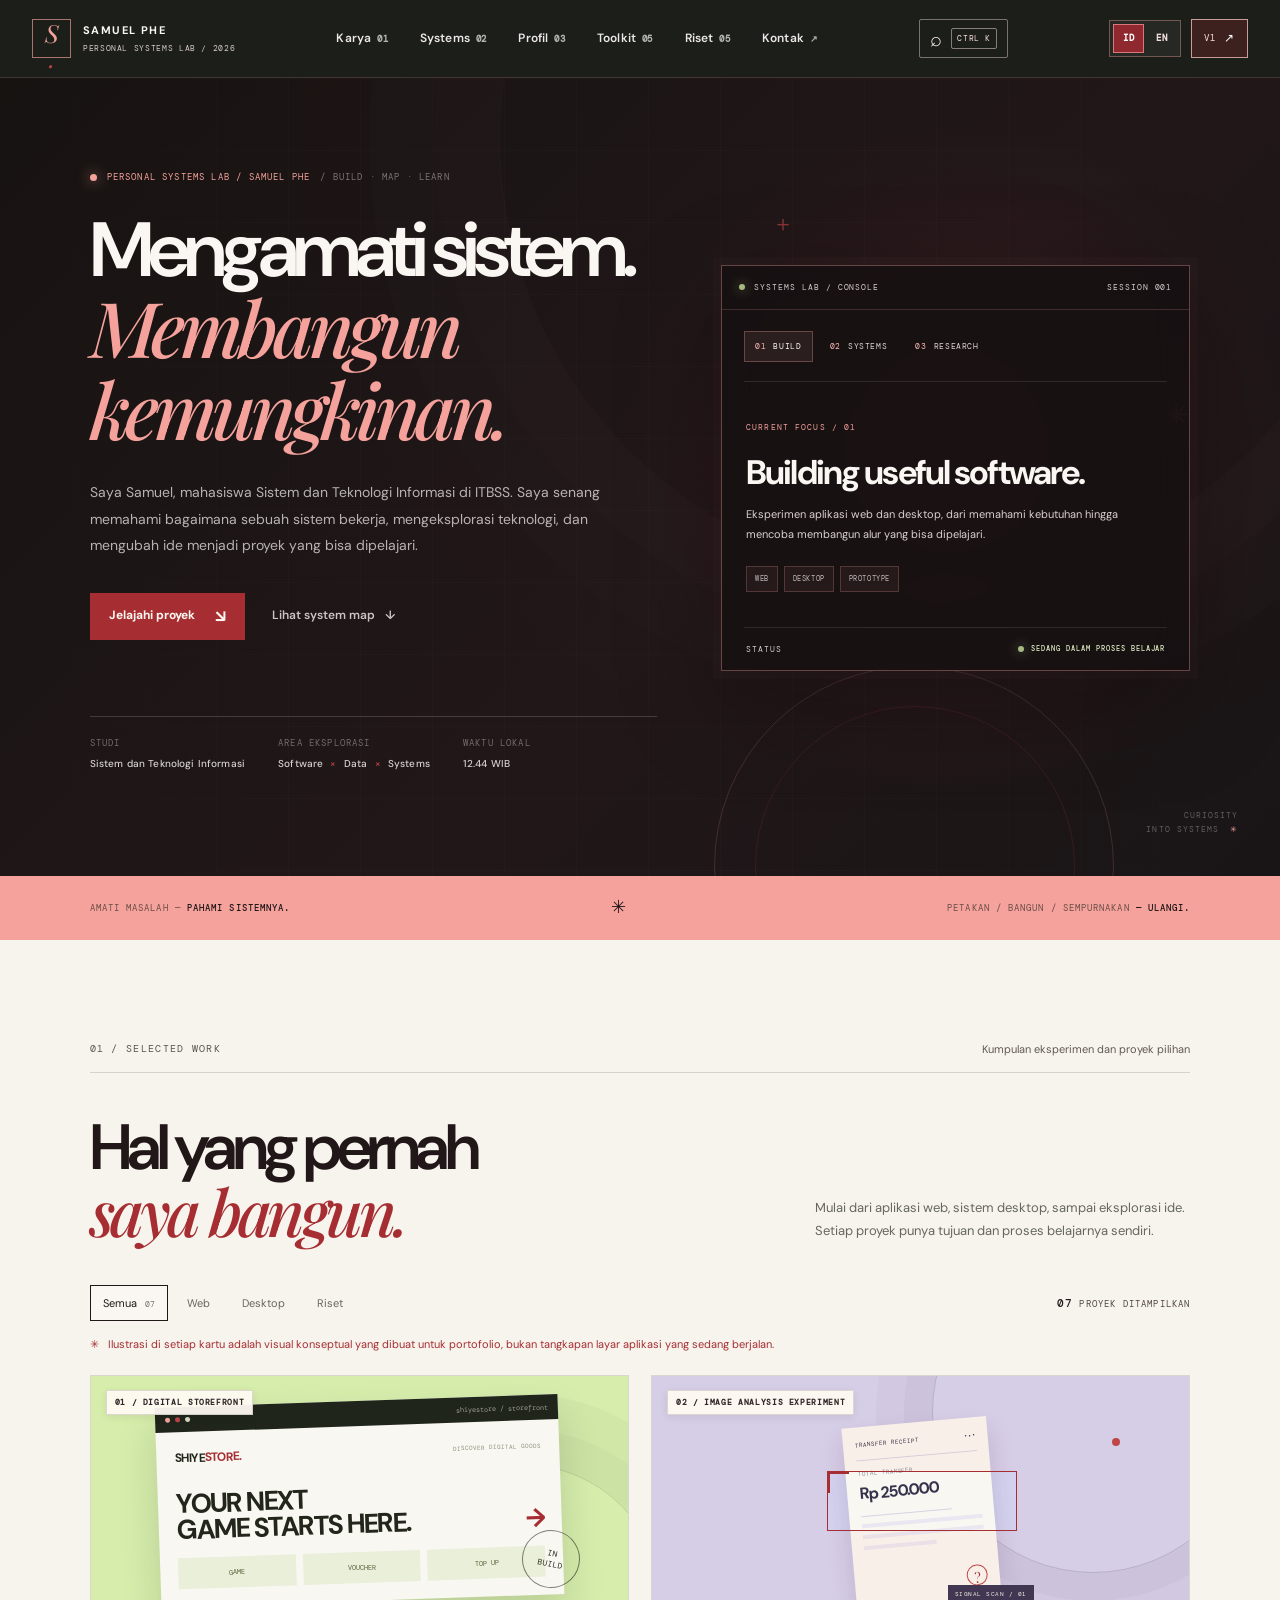
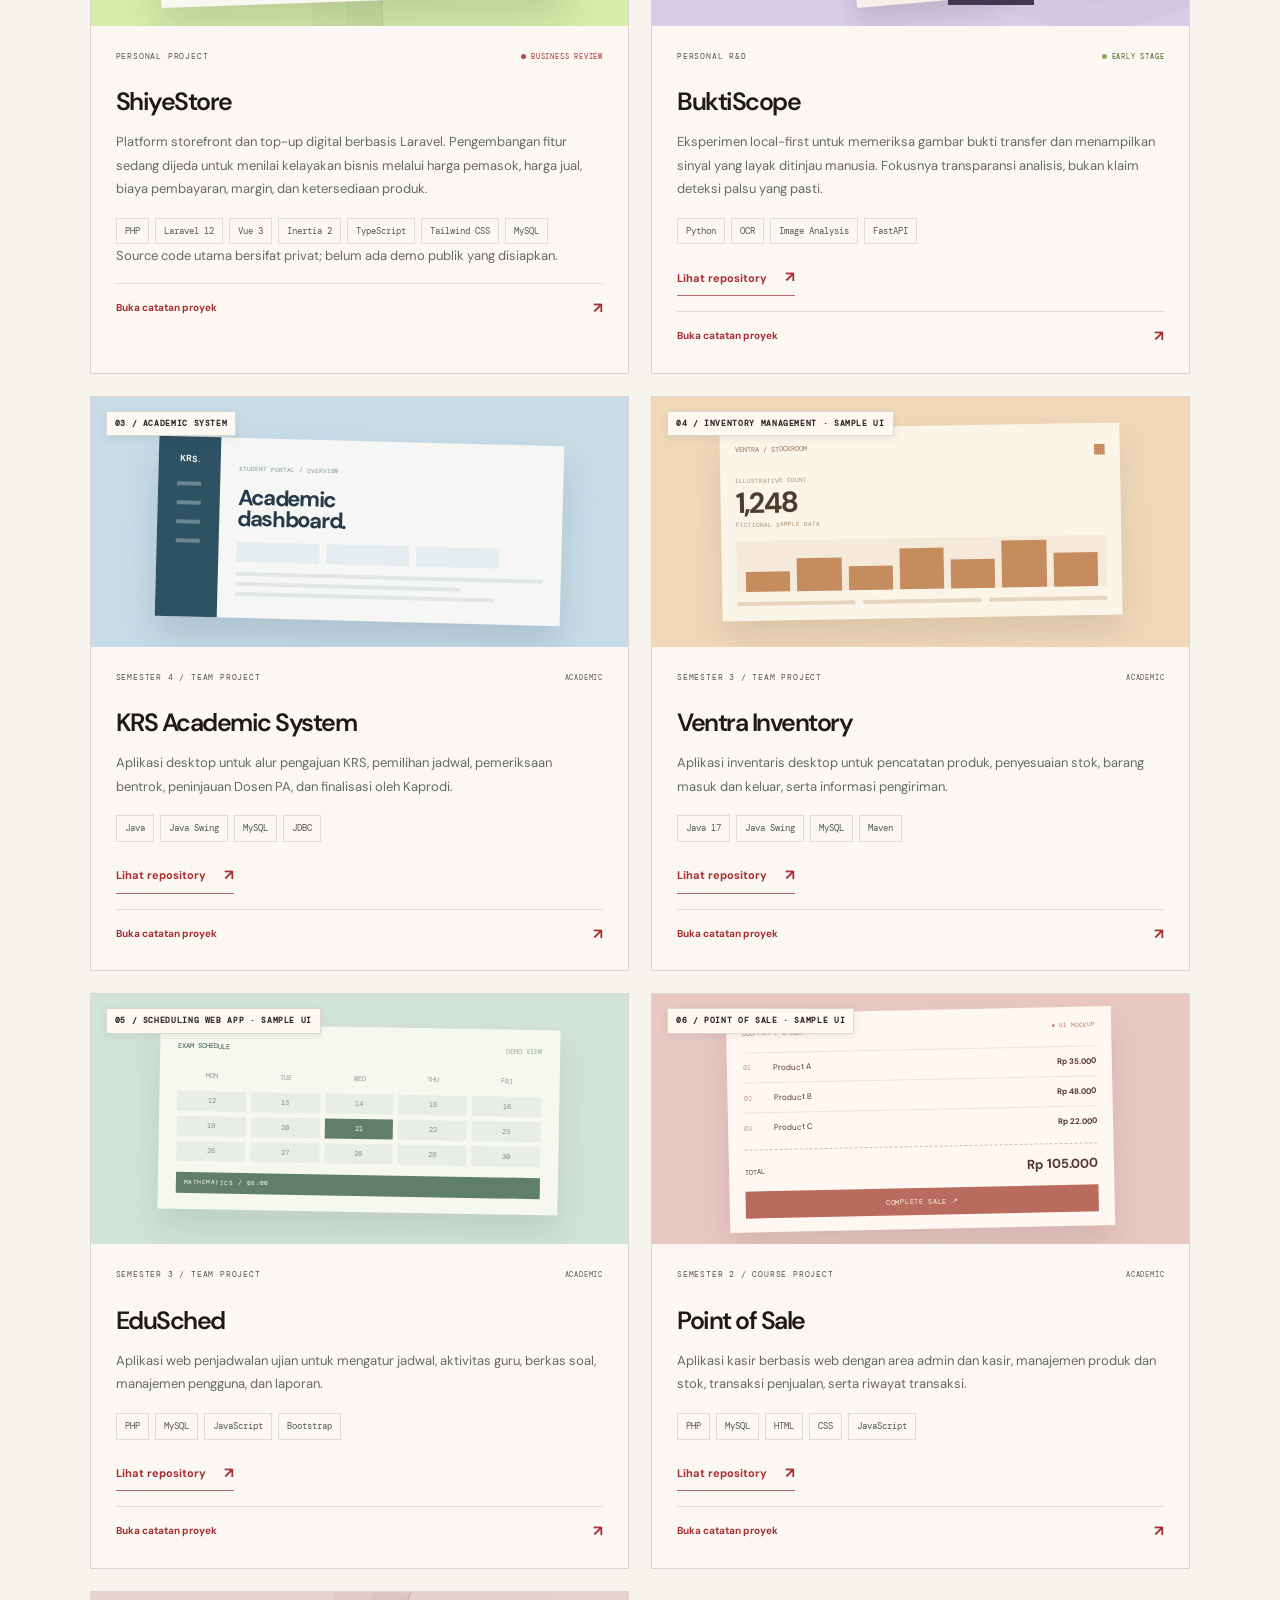
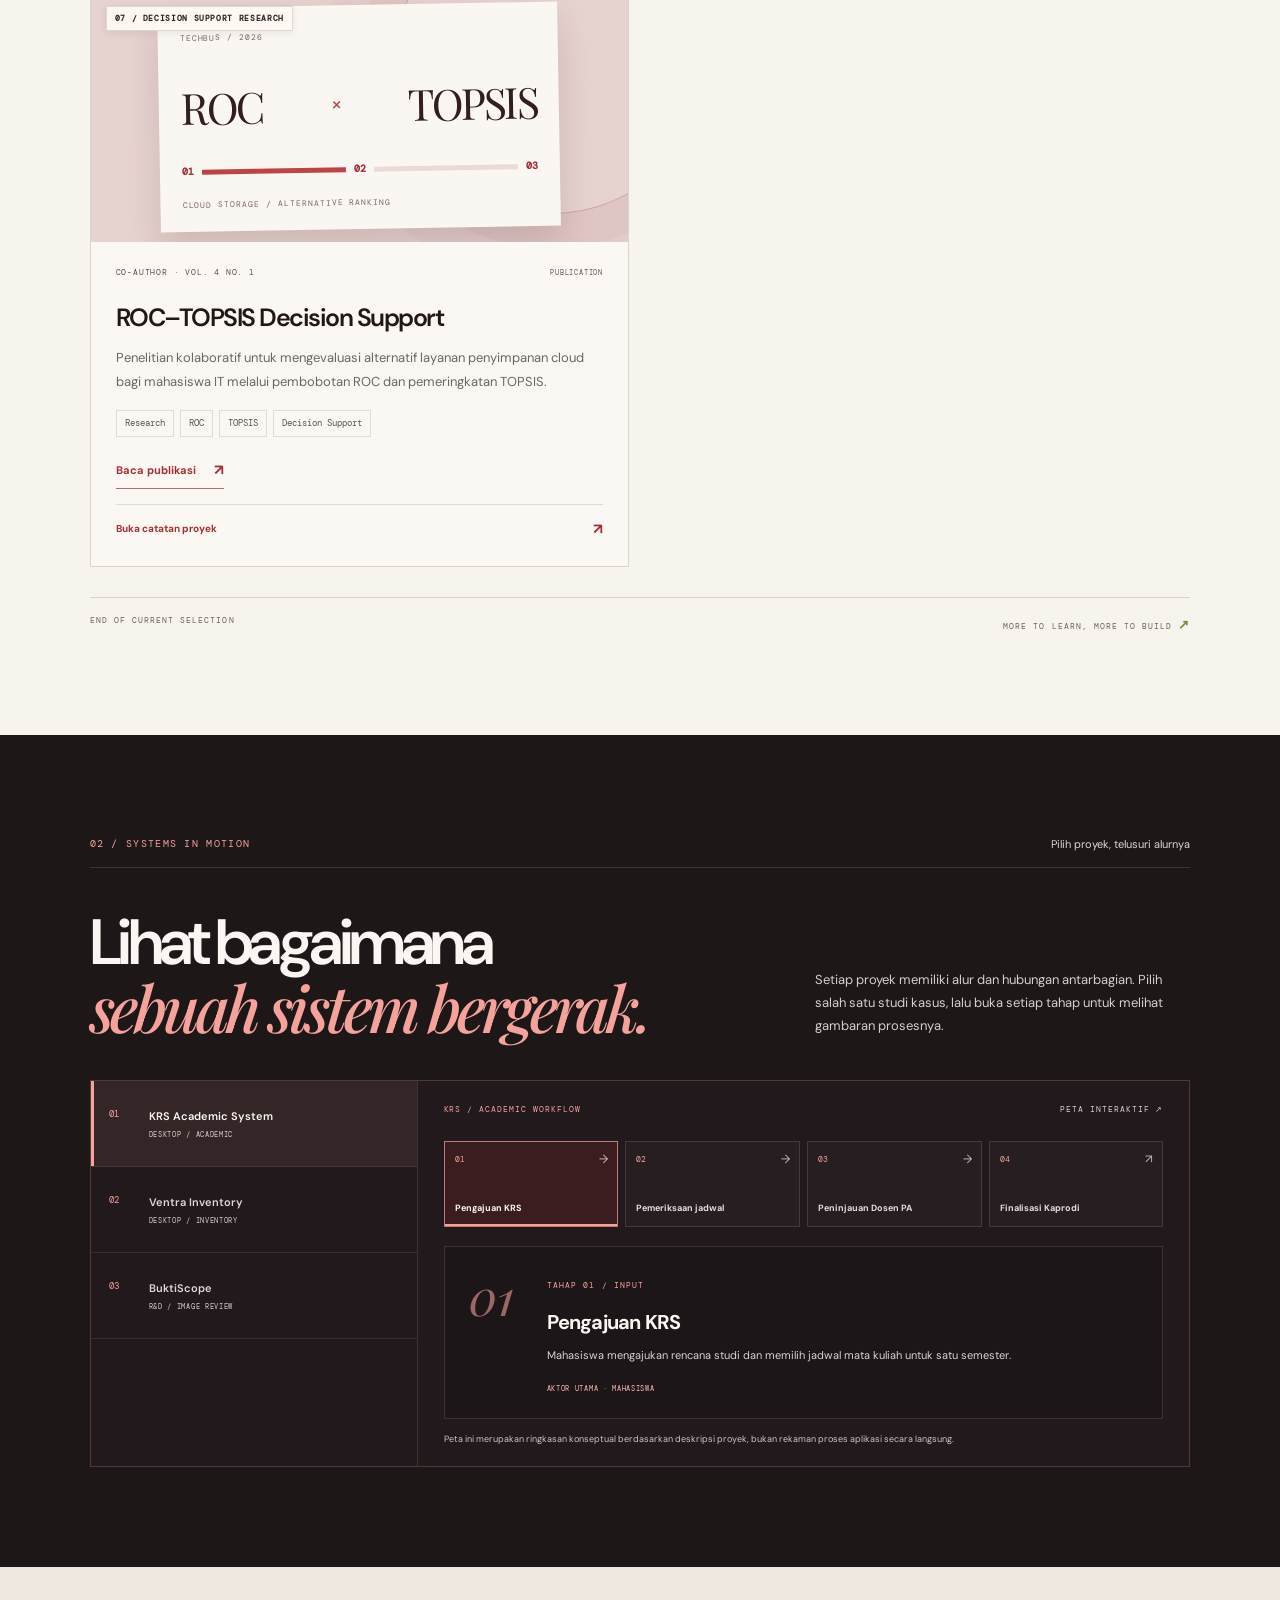
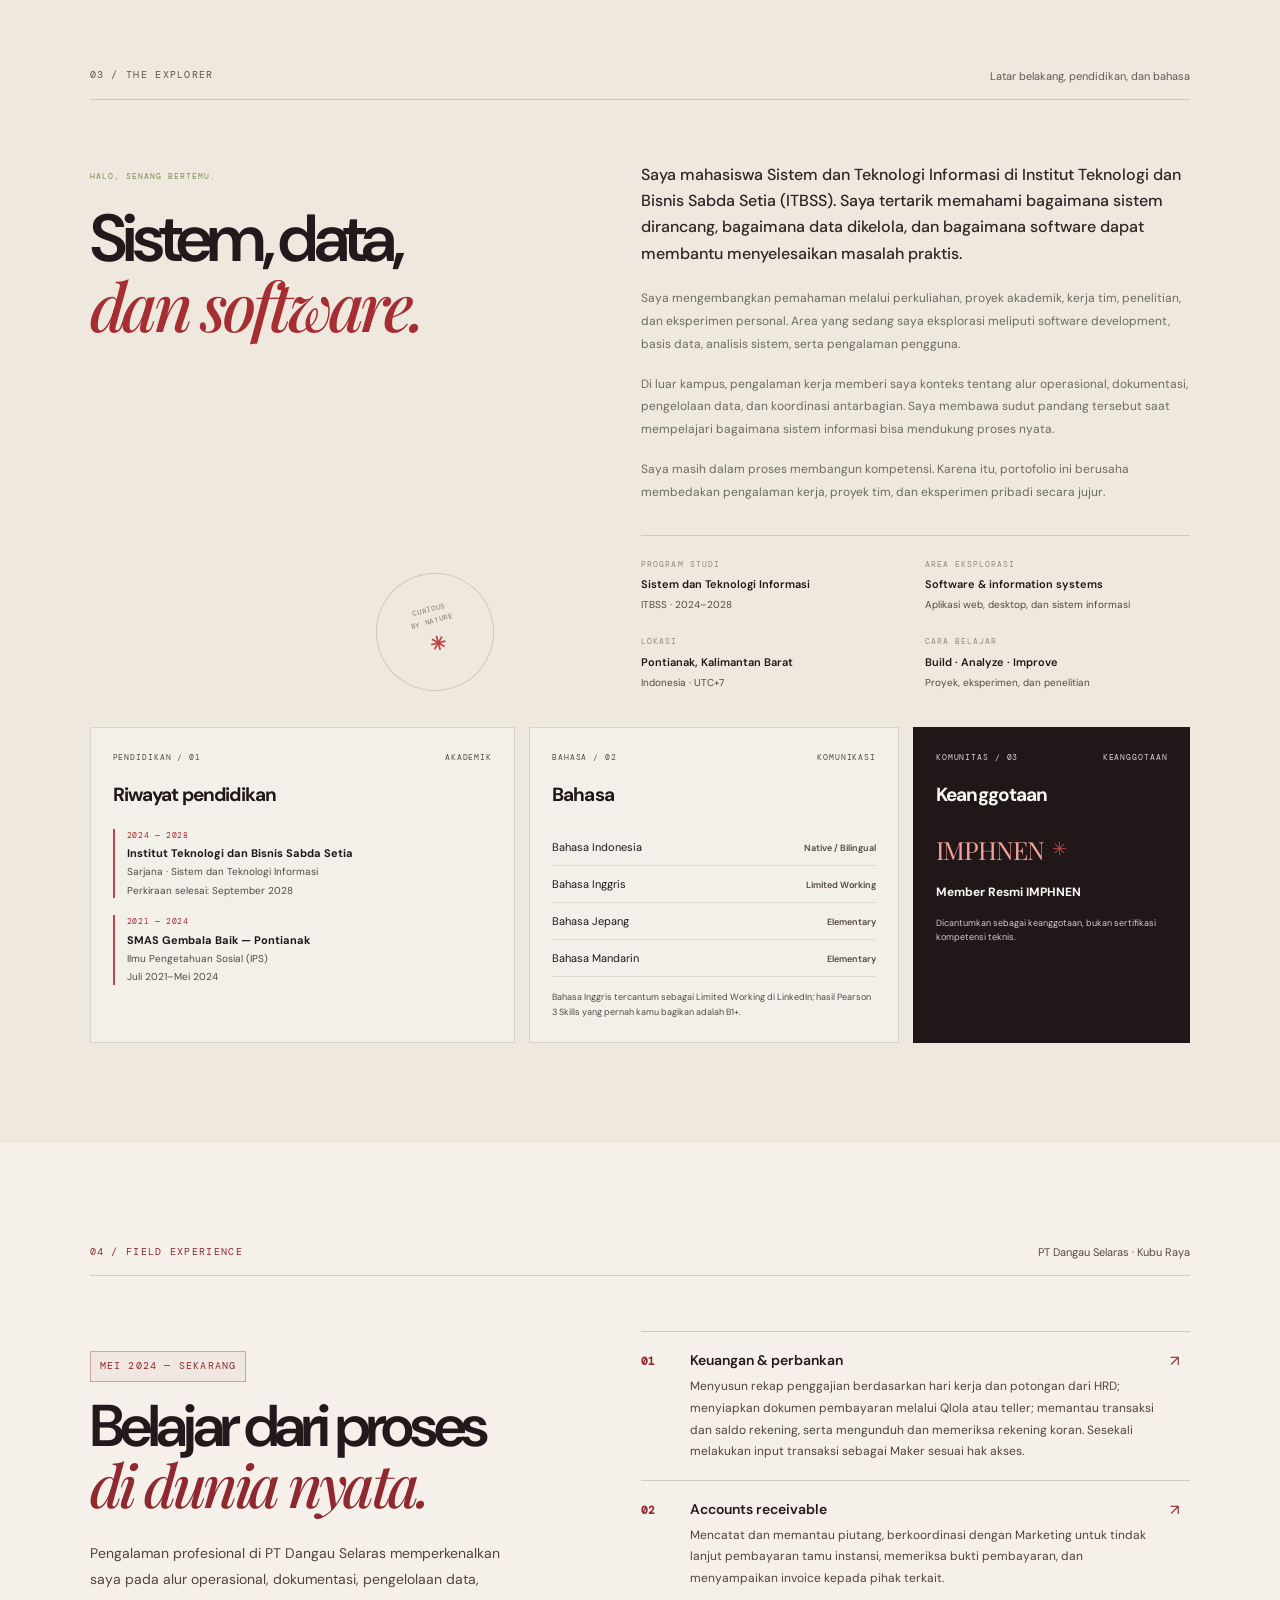
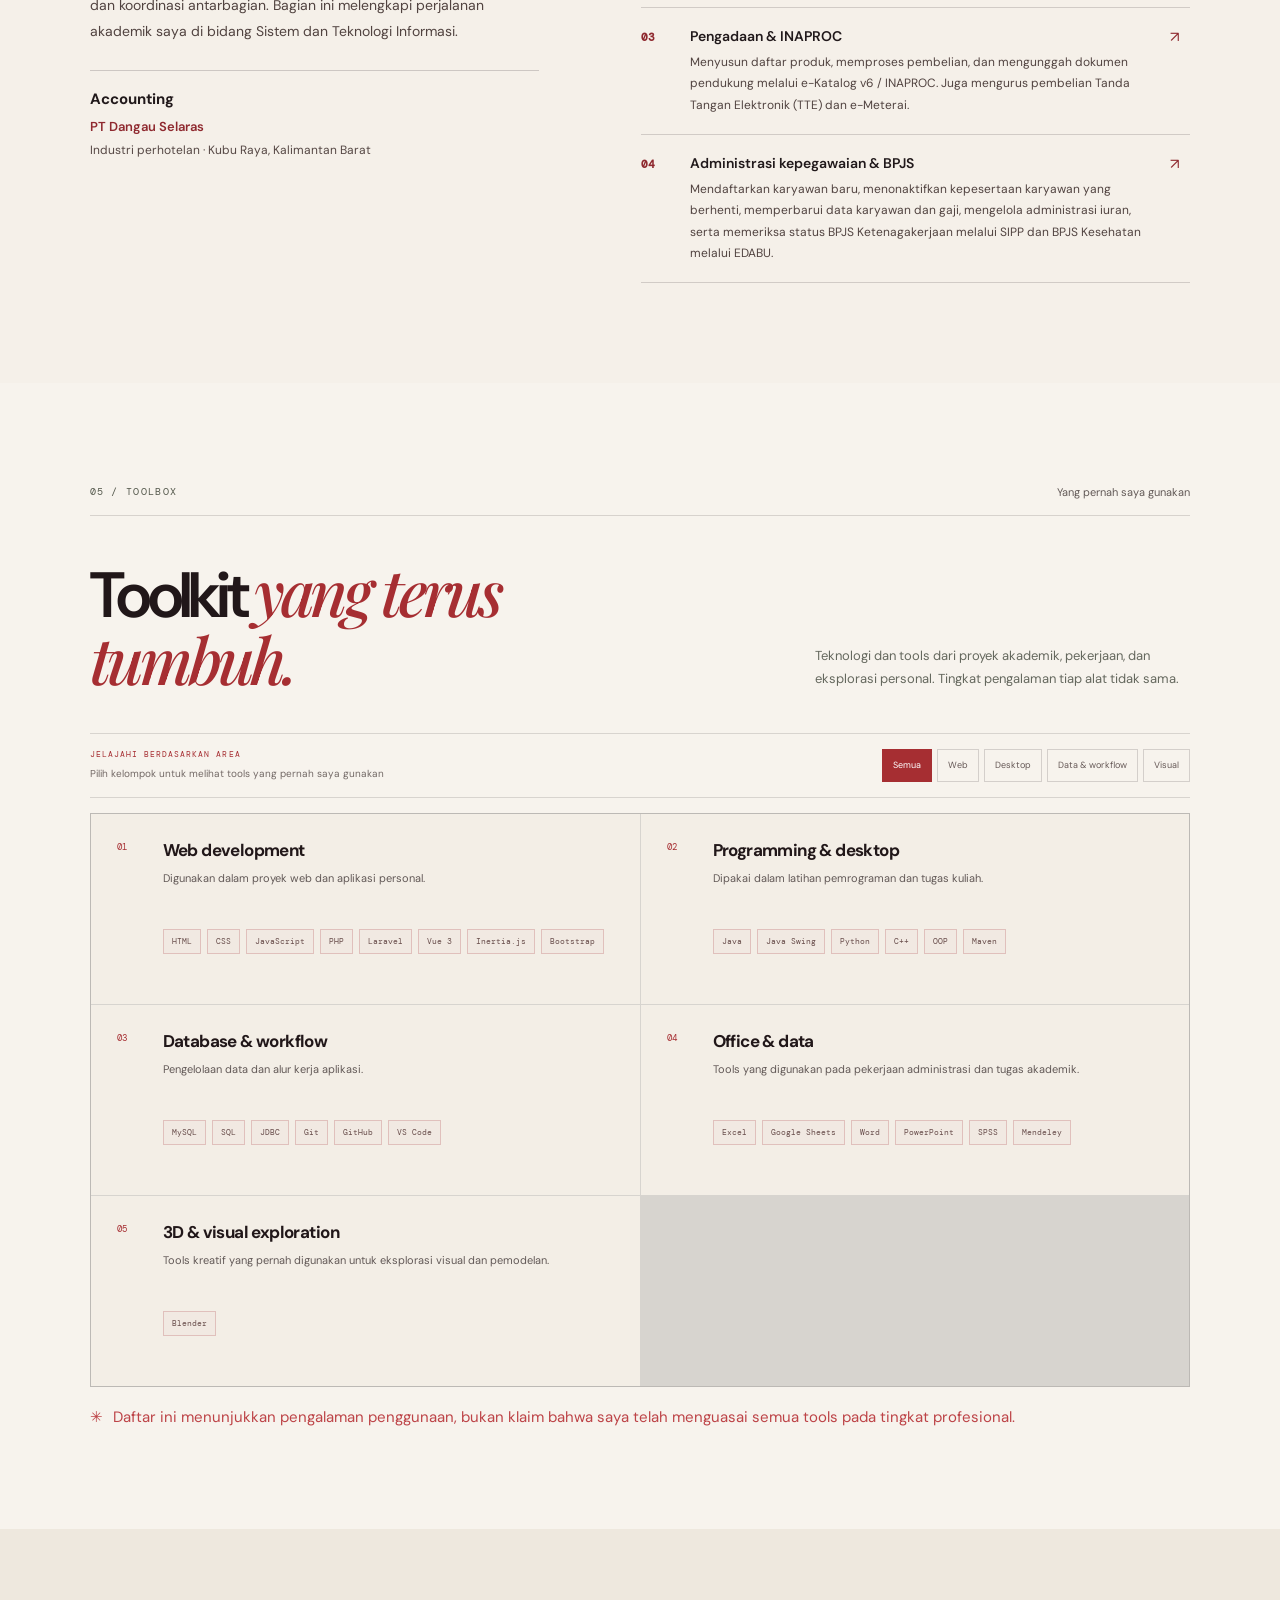
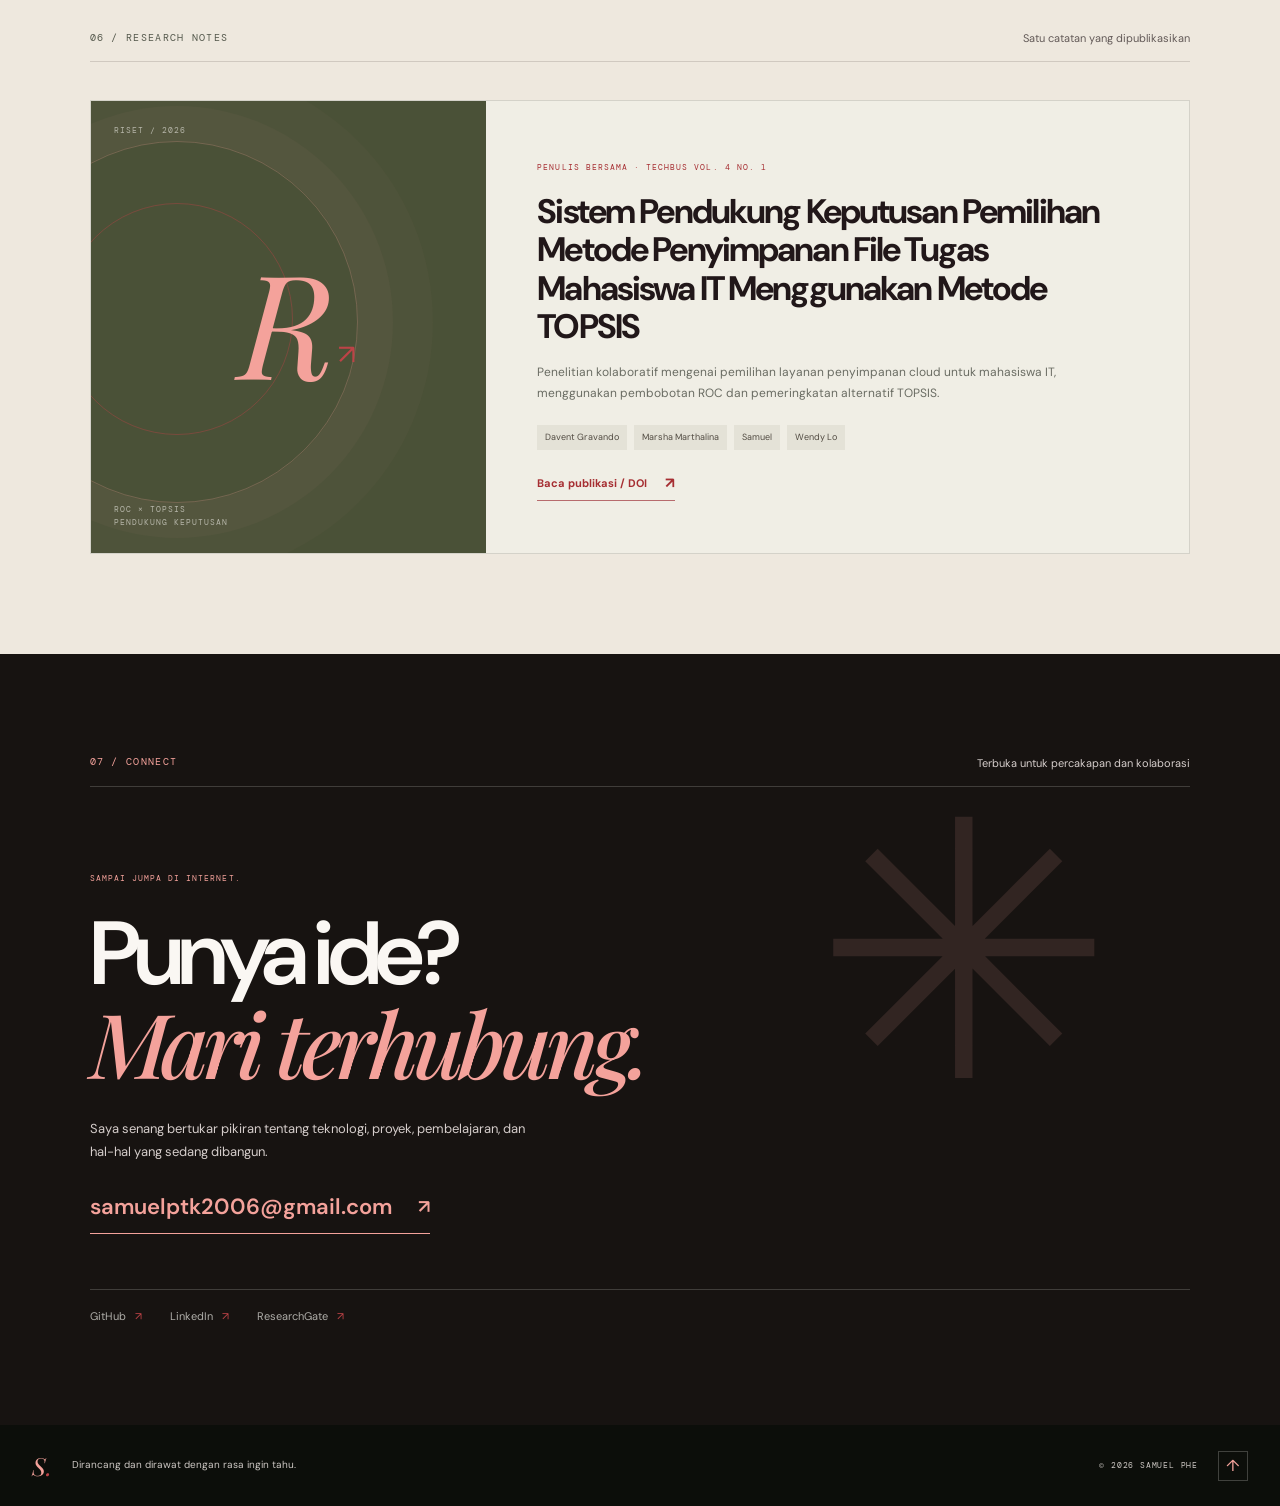
==== v2/index.html @ 467c143e "Refresh portfolio script cache after toolkit nav fix" ====
<!doctype html>
<html lang="id">
<head>
  <meta charset="utf-8">
  <meta name="viewport" content="width=device-width, initial-scale=1">
  <meta name="theme-color" content="#171311">
  <meta name="color-scheme" content="light">
  <link rel="canonical" href="https://samuelphe.github.io/v2/">
  <link rel="icon" type="image/svg+xml" href="favicon.svg">
  <meta name="description" content="Personal Systems Lab milik Samuel Phe, mahasiswa Sistem dan Teknologi Informasi. Jelajahi proyek software, system map, eksperimen, dan riset.">
  <meta property="og:title" content="Samuel Phe — Personal Systems Lab">
  <meta property="og:description" content="Mengamati sistem. Membangun kemungkinan.">
  <meta property="og:type" content="website">
  <meta property="og:url" content="https://samuelphe.github.io/v2/">
  <meta name="twitter:card" content="summary">
  <meta name="twitter:title" content="Samuel Phe — Personal Systems Lab">
  <meta name="twitter:description" content="Mengamati sistem. Membangun kemungkinan.">
  <title>Samuel Phe — Personal Systems Lab</title>
  <link rel="preconnect" href="https://fonts.googleapis.com">
  <link rel="preconnect" href="https://fonts.gstatic.com" crossorigin>
  <link href="https://fonts.googleapis.com/css2?family=DM+Mono:wght@400;500&family=DM+Sans:wght@400;500;600;700&family=Playfair+Display:ital,wght@0,500;0,600;1,500;1,600&display=swap" rel="stylesheet">
  <link rel="stylesheet" href="styles.css?v=20261128-field-experience-1">
  <script src="script.js?v=20261128-toolkit-nav-05" defer></script>
</head>
<body>
  <a class="skip-link" href="#main" data-i18n="skipNav">Lewati navigasi</a>

  <header class="site-header" id="top">
    <a class="brand" href="#top" aria-label="Samuel Phe, kembali ke atas">
      <span class="brand-mark">S<span>.</span></span>
      <span class="brand-name">SAMUEL PHE<small>PERSONAL SYSTEMS LAB / 2026</small></span>
    </a>

    <button class="menu-toggle" type="button" aria-expanded="false" aria-controls="main-nav" aria-label="Buka navigasi" data-i18n-aria="openNavigation">
      <span></span><span></span>
    </button>

    <nav class="main-nav" id="main-nav" aria-label="Navigasi utama" data-i18n-aria="mainNavigation">
      <a href="#work" data-i18n-html="navWork">Karya <span>01</span></a>
      <a href="#systems" data-i18n-html="navSystems">Systems <span>02</span></a>
      <a href="#about" data-i18n-html="navProfile">Profil <span>03</span></a>
      <a href="#toolkit" data-i18n-html="navToolkit">Toolkit <span>04</span></a>
      <a href="#notes" data-i18n-html="navResearch">Riset <span>05</span></a>
      <a class="nav-contact" href="#contact" data-i18n-html="navContact">Kontak <span>↗</span></a>
    </nav>

    <button class="command-trigger" type="button" data-open-command aria-label="Buka pencarian cepat" data-i18n-aria="quickSearch">
      <span>⌕</span><kbd>CTRL K</kbd>
    </button>
    <div class="header-tools"><div class="language-switch" role="group" aria-label="Pilih bahasa" data-i18n-aria="chooseLanguage"><button type="button" id="language-id" class="language-option is-active" data-language="id" aria-pressed="true" onclick="window.setPortfolioLanguage('id')">ID</button><button type="button" id="language-en" class="language-option" data-language="en" aria-pressed="false" onclick="window.setPortfolioLanguage('en')">EN</button></div><a class="version-switch" href="/" aria-label="Kembali ke portofolio versi 1" data-i18n-aria="versionOne">V1 <span aria-hidden="true">↗</span></a></div>
  </header>

  <main id="main">
    <section class="hero-section systems-hero" aria-labelledby="hero-title">
      <div class="hero-grid" aria-hidden="true"></div>
      <div class="hero-orbit orbit-one" aria-hidden="true"></div>
      <div class="hero-orbit orbit-two" aria-hidden="true"></div>
      <div class="hero-cross cross-one" aria-hidden="true">＋</div>
      <div class="hero-cross cross-two" aria-hidden="true">✳</div>

      <div class="hero-content">
        <div class="eyebrow hero-eyebrow"><span class="eyebrow-dot"></span> PERSONAL SYSTEMS LAB / SAMUEL PHE</div>
        <h1 id="hero-title" data-i18n-html="heroTitle">Mengamati sistem.<br><em>Membangun kemungkinan.</em></h1>
        <p class="hero-copy" data-i18n="heroCopy">Saya Samuel, mahasiswa Sistem dan Teknologi Informasi di ITBSS. Saya senang memahami bagaimana sebuah sistem bekerja, mengeksplorasi teknologi, dan mengubah ide menjadi proyek yang bisa dipelajari.</p>
        <div class="hero-actions">
          <a class="button button-primary" href="#work" data-i18n-html="heroExplore">Jelajahi proyek <span>↘</span></a>
          <a class="text-link light-link" href="#systems" data-i18n-html="heroMap">Lihat system map <span>↓</span></a>
        </div>

        <div class="hero-bottomline">
          <div><span class="micro-label" data-i18n="studyLabel">STUDI</span><strong data-i18n="studyValue">Sistem dan Teknologi Informasi</strong></div>
          <div><span class="micro-label" data-i18n="exploreArea">AREA EKSPLORASI</span><strong data-i18n-html="exploreValue">Software <i>×</i> Data <i>×</i> Systems</strong></div>
          <div><span class="micro-label" data-i18n="localTime">WAKTU LOKAL</span><strong id="local-time">--:-- WIB</strong></div>
        </div>
      </div>

      <aside class="lab-console" aria-label="Panel eksplorasi interaktif" data-i18n-aria="labConsole">
        <div class="console-topbar">
          <span><i></i> SYSTEMS LAB / CONSOLE</span>
          <span>SESSION 001</span>
        </div>
        <div class="console-body">
          <div class="lab-mode-list" role="group" aria-label="Pilih area eksplorasi" data-i18n-aria="labModes">
            <button type="button" class="lab-mode is-active" data-lab-mode="build" aria-pressed="true"><span>01</span> BUILD</button>
            <button type="button" class="lab-mode" data-lab-mode="systems" aria-pressed="false"><span>02</span> SYSTEMS</button>
            <button type="button" class="lab-mode" data-lab-mode="research" aria-pressed="false"><span>03</span> RESEARCH</button>
          </div>
          <div class="lab-display" aria-live="polite">
            <span class="console-label" id="lab-mode-kicker" data-i18n="currentFocus">CURRENT FOCUS / 01</span>
            <h2 id="lab-mode-title">Building useful software.</h2>
            <p id="lab-mode-copy">Eksperimen aplikasi web dan desktop, dari memahami kebutuhan hingga mencoba membangun alur yang bisa digunakan.</p>
            <div class="console-tags" id="lab-mode-tags"><span>WEB</span><span>DESKTOP</span><span>PROTOTYPE</span></div>
          </div>
          <div class="console-foot"><span data-i18n="statusLabel">STATUS</span><b><i></i> <span data-i18n="learningStatus">LEARNING IN PROGRESS</span></b></div>
        </div>
      </aside>

      <div class="hero-index" aria-hidden="true">CURIOSITY<br>INTO SYSTEMS <span>✳</span></div>
    </section>

    <section class="intro-strip" aria-label="Ringkasan" data-i18n-aria="summary">
      <p data-i18n-html="stripFirst">OBSERVE THE PROBLEM — <span>UNDERSTAND THE SYSTEM.</span></p>
      <div class="strip-mark">✳</div>
      <p data-i18n-html="stripSecond">MAP / BUILD / REFINE <span>— REPEAT.</span></p>
    </section>

    <section class="work-section section-pad" id="work" aria-labelledby="work-title">
      <div class="section-topline">
        <span class="section-index">01 / SELECTED WORK</span>
        <span class="section-side-note" data-i18n="workSideNote">Kumpulan eksperimen dan proyek pilihan</span>
      </div>
      <div class="section-heading-row">
        <div>
          <h2 id="work-title" data-i18n-html="workTitle">Hal yang pernah<br><em>saya bangun.</em></h2>
        </div>
        <p data-i18n="workIntro">Mulai dari aplikasi web, sistem desktop, sampai eksplorasi ide. Setiap proyek punya tujuan dan proses belajarnya sendiri.</p>
      </div>

      <div class="project-toolbar">
        <div class="filter-list" role="group" aria-label="Filter proyek" data-i18n-aria="projectFilters">
          <button class="filter-button is-active" type="button" data-filter="all" aria-pressed="true" data-i18n-html="filterAll">Semua <span>07</span></button>
          <button class="filter-button" type="button" data-filter="web" aria-pressed="false" data-i18n="filterWeb">Web</button>
          <button class="filter-button" type="button" data-filter="desktop" aria-pressed="false" data-i18n="filterDesktop">Desktop</button>
          <button class="filter-button" type="button" data-filter="research" aria-pressed="false" data-i18n="filterResearch">Riset</button>
        </div>
        <span class="project-count" aria-live="polite" aria-atomic="true"><b id="visible-count">07</b> <span id="project-count-label" data-i18n="projectsShown">PROYEK DITAMPILKAN</span></span>
      </div>

      <p class="project-illustration-note"><span>✳</span> <span data-i18n="illustrationNote">Ilustrasi di setiap kartu adalah visual konseptual yang dibuat untuk portofolio, bukan tangkapan layar aplikasi yang sedang berjalan.</span></p>
      <div class="project-grid" id="project-grid">
        <article class="project-card project-featured reveal" data-category="web">
          <div class="project-visual visual-store" aria-hidden="true">
            <div class="visual-label">01 / DIGITAL STOREFRONT</div>
            <div class="store-window">
              <div class="window-bar"><i></i><i></i><i></i><span>shiyestore / storefront</span></div>
              <div class="store-screen">
                <div class="store-top"><b>SHIYE<span>STORE.</span></b><small>DISCOVER DIGITAL GOODS</small></div>
                <div class="store-copy"><span>YOUR NEXT<br>GAME STARTS HERE.</span><b>→</b></div>
                <div class="store-products"><i>GAME</i><i>VOUCHER</i><i>TOP UP</i></div>
              </div>
            </div>
            <div class="visual-stamp">IN<br>BUILD</div>
          </div>
          <div class="project-details">
            <div class="project-meta"><span>PERSONAL PROJECT</span><span class="status status-review"><i></i> BUSINESS REVIEW</span></div>
            <h3>ShiyeStore</h3>
            <p data-i18n="projectShiye">Platform storefront dan top-up digital berbasis Laravel. Pengembangan fitur sedang dijeda untuk menilai kelayakan bisnis melalui harga pemasok, harga jual, biaya pembayaran, margin, dan ketersediaan produk.</p>
            <div class="tech-list"><span>PHP</span><span>Laravel 12</span><span>Vue 3</span><span>Inertia 2</span><span>TypeScript</span><span>Tailwind CSS</span><span>MySQL</span></div>
            <p class="project-footnote" data-i18n="projectShiyeFoot">Source code utama bersifat privat; belum ada demo publik yang disiapkan.</p>
            <button class="project-explore" type="button" data-project-open="shiyestore" aria-label="Buka detail shiyestore" data-i18n-aria="openProject" data-i18n-html="openProjectText">Buka catatan proyek <span>↗</span></button>
          </div>
        </article>

        <article class="project-card project-featured reveal" data-category="web">
          <div class="project-visual visual-bukti" aria-hidden="true">
            <div class="visual-label">02 / IMAGE ANALYSIS EXPERIMENT</div>
            <div class="receipt-stage">
              <div class="receipt-sheet">
                <div class="receipt-brand">TRANSFER RECEIPT <span>•••</span></div>
                <div class="receipt-rule"></div>
                <span class="receipt-caption">TOTAL TRANSFER</span>
                <strong>Rp 250.000</strong>
                <div class="receipt-rule short"></div>
                <div class="receipt-line"></div><div class="receipt-line"></div><div class="receipt-line small"></div>
                <div class="receipt-check">?</div>
              </div>
              <div class="scan-frame"></div>
              <div class="scan-tag">SIGNAL SCAN / 01</div>
            </div>
            <div class="visual-orbit-dot"></div>
          </div>
          <div class="project-details">
            <div class="project-meta"><span>PERSONAL R&amp;D</span><span class="status status-progress"><i></i> EARLY STAGE</span></div>
            <h3>BuktiScope</h3>
            <p data-i18n="projectBukti">Eksperimen local-first untuk memeriksa gambar bukti transfer dan menampilkan sinyal yang layak ditinjau manusia. Fokusnya transparansi analisis, bukan klaim deteksi palsu yang pasti.</p>
            <div class="tech-list"><span>Python</span><span>OCR</span><span>Image Analysis</span><span>FastAPI</span></div>
            <a class="project-link" href="https://github.com/SamuelPhe/BuktiScope" target="_blank" rel="noopener noreferrer" data-i18n-html="viewRepository">Lihat repository <span>↗</span></a>
            <button class="project-explore" type="button" data-project-open="buktiscope" aria-label="Buka detail buktiscope" data-i18n-html="openProjectText" data-i18n-aria="openProject">Buka catatan proyek <span>↗</span></button>
          </div>
        </article>

        <article class="project-card reveal" data-category="desktop">
          <div class="project-visual visual-krs" aria-hidden="true">
            <div class="visual-label">03 / ACADEMIC SYSTEM</div>
            <div class="academic-window">
              <div class="academic-sidebar"><b>KRS<span>.</span></b><i></i><i></i><i></i><i></i></div>
              <div class="academic-main">
                <small>STUDENT PORTAL / OVERVIEW</small>
                <strong>Academic<br>dashboard.</strong>
                <div class="academic-widgets"><i></i><i></i><i></i></div>
                <div class="academic-table"><i></i><i></i><i></i></div>
              </div>
            </div>
          </div>
          <div class="project-details">
            <div class="project-meta"><span>SEMESTER 4 / TEAM PROJECT</span><span class="status status-academic">ACADEMIC</span></div>
            <h3>KRS Academic System</h3>
            <p data-i18n="projectKrs">Aplikasi desktop untuk alur pengajuan KRS, pemilihan jadwal, pemeriksaan bentrok, peninjauan Dosen PA, dan finalisasi oleh Kaprodi.</p>
            <div class="tech-list"><span>Java</span><span>Java Swing</span><span>MySQL</span><span>JDBC</span></div>
            <a class="project-link" href="https://github.com/SamuelPhe/krs_pbo2_semester4" target="_blank" rel="noopener noreferrer" data-i18n-html="viewRepository">Lihat repository <span>↗</span></a>
            <button class="project-explore" type="button" data-project-open="krs" aria-label="Buka detail krs" data-i18n-html="openProjectText" data-i18n-aria="openProject">Buka catatan proyek <span>↗</span></button>
          </div>
        </article>

        <article class="project-card reveal" data-category="desktop">
          <div class="project-visual visual-ventra" aria-hidden="true">
            <div class="visual-label">04 / INVENTORY MANAGEMENT · SAMPLE UI</div>
            <div class="inventory-board">
              <div class="inventory-head"><span>VENTRA / STOCKROOM</span><b>▦</b></div>
              <div class="inventory-total"><small>ILLUSTRATIVE COUNT</small><strong>1,248</strong><span>FICTIONAL SAMPLE DATA</span></div>
              <div class="inventory-bars"><i></i><i></i><i></i><i></i><i></i><i></i><i></i></div>
              <div class="inventory-rows"><i></i><i></i><i></i></div>
            </div>
          </div>
          <div class="project-details">
            <div class="project-meta"><span>SEMESTER 3 / TEAM PROJECT</span><span class="status status-academic">ACADEMIC</span></div>
            <h3>Ventra Inventory</h3>
            <p data-i18n="projectVentra">Aplikasi inventaris desktop untuk pencatatan produk, penyesuaian stok, barang masuk dan keluar, serta informasi pengiriman.</p>
            <div class="tech-list"><span>Java 17</span><span>Java Swing</span><span>MySQL</span><span>Maven</span></div>
            <a class="project-link" href="https://github.com/SamuelPhe/ventra-inventaris-pbo-semester3" target="_blank" rel="noopener noreferrer" data-i18n-html="viewRepository">Lihat repository <span>↗</span></a>
            <button class="project-explore" type="button" data-project-open="ventra" aria-label="Buka detail ventra" data-i18n-html="openProjectText" data-i18n-aria="openProject">Buka catatan proyek <span>↗</span></button>
          </div>
        </article>

        <article class="project-card reveal" data-category="web">
          <div class="project-visual visual-edusched" aria-hidden="true">
            <div class="visual-label">05 / SCHEDULING WEB APP · SAMPLE UI</div>
            <div class="calendar-board">
              <div class="calendar-title"><span>EXAM SCHEDULE</span><b>DEMO VIEW</b></div>
              <div class="calendar-grid"><i>MON</i><i>TUE</i><i>WED</i><i>THU</i><i>FRI</i><i>12</i><i>13</i><i>14</i><i>15</i><i>16</i><i>19</i><i>20</i><i>21</i><i>22</i><i>23</i><i>26</i><i>27</i><i>28</i><i>29</i><i>30</i></div>
              <div class="calendar-event">MATHEMATICS / 08:00</div>
            </div>
          </div>
          <div class="project-details">
            <div class="project-meta"><span>SEMESTER 3 / TEAM PROJECT</span><span class="status status-academic">ACADEMIC</span></div>
            <h3>EduSched</h3>
            <p data-i18n="projectEdu">Aplikasi web penjadwalan ujian untuk mengatur jadwal, aktivitas guru, berkas soal, manajemen pengguna, dan laporan.</p>
            <div class="tech-list"><span>PHP</span><span>MySQL</span><span>JavaScript</span><span>Bootstrap</span></div>
            <a class="project-link" href="https://github.com/SamuelPhe/apsi-semester3" target="_blank" rel="noopener noreferrer" data-i18n-html="viewRepository">Lihat repository <span>↗</span></a>
            <button class="project-explore" type="button" data-project-open="edusched" aria-label="Buka detail edusched" data-i18n-html="openProjectText" data-i18n-aria="openProject">Buka catatan proyek <span>↗</span></button>
          </div>
        </article>

        <article class="project-card reveal" data-category="web">
          <div class="project-visual visual-pos" aria-hidden="true">
            <div class="visual-label">06 / POINT OF SALE · SAMPLE UI</div>
            <div class="pos-window">
              <div class="pos-head"><span>COUNTER / CHECKOUT</span><b>● UI MOCKUP</b></div>
              <div class="pos-item"><i>01</i><span>Product A</span><b>Rp 35.000</b></div>
              <div class="pos-item"><i>02</i><span>Product B</span><b>Rp 48.000</b></div>
              <div class="pos-item"><i>03</i><span>Product C</span><b>Rp 22.000</b></div>
              <div class="pos-total"><span>TOTAL</span><strong>Rp 105.000</strong></div>
              <div class="pos-pay">COMPLETE SALE ↗</div>
            </div>
          </div>
          <div class="project-details">
            <div class="project-meta"><span>SEMESTER 2 / COURSE PROJECT</span><span class="status status-academic">ACADEMIC</span></div>
            <h3>Point of Sale</h3>
            <p data-i18n="projectPos">Aplikasi kasir berbasis web dengan area admin dan kasir, manajemen produk dan stok, transaksi penjualan, serta riwayat transaksi.</p>
            <div class="tech-list"><span>PHP</span><span>MySQL</span><span>HTML</span><span>CSS</span><span>JavaScript</span></div>
            <a class="project-link" href="https://github.com/SamuelPhe/POS-pwd-semester2" target="_blank" rel="noopener noreferrer" data-i18n-html="viewRepository">Lihat repository <span>↗</span></a>
            <button class="project-explore" type="button" data-project-open="pos" aria-label="Buka detail pos" data-i18n-html="openProjectText" data-i18n-aria="openProject">Buka catatan proyek <span>↗</span></button>
          </div>
        </article>

        <article class="project-card reveal" data-category="research">
          <div class="project-visual visual-research-card" aria-hidden="true">
            <div class="visual-label">07 / DECISION SUPPORT RESEARCH</div>
            <div class="research-preview">
              <span class="preview-kicker">TECHBUS / 2026</span>
              <div class="preview-equation"><span>ROC</span><i>×</i><span>TOPSIS</span></div>
              <div class="preview-rank"><b>01</b><i></i><b>02</b><i></i><b>03</b></div>
              <span class="preview-caption">CLOUD STORAGE / ALTERNATIVE RANKING</span>
            </div>
          </div>
          <div class="project-details">
            <div class="project-meta"><span>CO-AUTHOR · VOL. 4 NO. 1</span><span class="status status-academic">PUBLICATION</span></div>
            <h3>ROC–TOPSIS Decision Support</h3>
            <p data-i18n="projectResearch">Penelitian kolaboratif untuk mengevaluasi alternatif layanan penyimpanan cloud bagi mahasiswa IT melalui pembobotan ROC dan pemeringkatan TOPSIS.</p>
            <div class="tech-list"><span>Research</span><span>ROC</span><span>TOPSIS</span><span>Decision Support</span></div>
            <a class="project-link" href="https://doi.org/10.61245/techbus.v4i1.88" target="_blank" rel="noopener noreferrer" data-i18n-html="readPublication">Baca publikasi <span>↗</span></a>
            <button class="project-explore" type="button" data-project-open="roc-topsis" aria-label="Buka detail roc-topsis" data-i18n-html="openProjectText" data-i18n-aria="openProject">Buka catatan proyek <span>↗</span></button>
          </div>
        </article>
      </div>

      <div class="empty-state" id="empty-state" role="status" hidden>Tidak ada proyek pada kategori ini.</div>
      <div class="work-bottomline"><span>END OF CURRENT SELECTION</span><span>MORE TO LEARN, MORE TO BUILD <b>↗</b></span></div>
    </section>

    <section class="system-map-section section-pad" id="systems" aria-labelledby="systems-title">
      <div class="section-topline">
        <span class="section-index">02 / SYSTEMS IN MOTION</span>
        <span class="section-side-note" data-i18n="systemSideNote">Pilih proyek, telusuri alurnya</span>
      </div>
      <div class="section-heading-row">
        <div><h2 id="systems-title" data-i18n-html="systemsTitle">Lihat bagaimana<br><em>sebuah sistem bergerak.</em></h2></div>
        <p data-i18n="systemsIntro">Setiap proyek memiliki alur dan hubungan antarbagian. Pilih salah satu studi kasus, lalu buka setiap tahap untuk melihat gambaran prosesnya.</p>
      </div>
      <div class="flow-explorer">
        <div class="flow-selector" role="group" aria-label="Pilih system map" data-i18n-aria="chooseSystemMap">
          <button class="flow-project is-active" type="button" data-flow-project="krs" aria-pressed="true"><span>01</span><b data-i18n="flowKrs">KRS Academic System</b><small>DESKTOP / ACADEMIC</small></button>
          <button class="flow-project" type="button" data-flow-project="ventra" aria-pressed="false"><span>02</span><b data-i18n="flowVentra">Ventra Inventory</b><small>DESKTOP / INVENTORY</small></button>
          <button class="flow-project" type="button" data-flow-project="buktiscope" aria-pressed="false"><span>03</span><b data-i18n="flowBukti">BuktiScope</b><small>R&amp;D / IMAGE REVIEW</small></button>
        </div>
        <div class="flow-workspace">
          <div class="flow-workspace-top"><span id="flow-project-label">KRS / ACADEMIC WORKFLOW</span><span data-i18n="interactiveMap">INTERACTIVE MAP ↗</span></div>
          <div class="flow-stage-list" id="flow-stage-list" aria-label="Tahapan alur sistem" data-i18n-aria="systemStages">
            <button class="flow-stage is-active" type="button" data-flow-stage="0" aria-pressed="true"><span>01</span><b>Pengajuan KRS</b><i>→</i></button>
            <button class="flow-stage" type="button" data-flow-stage="1" aria-pressed="false"><span>02</span><b>Pemeriksaan jadwal</b><i>→</i></button>
            <button class="flow-stage" type="button" data-flow-stage="2" aria-pressed="false"><span>03</span><b>Peninjauan Dosen PA</b><i>→</i></button>
            <button class="flow-stage" type="button" data-flow-stage="3" aria-pressed="false"><span>04</span><b>Finalisasi Kaprodi</b><i>↗</i></button>
          </div>
          <article class="flow-inspector" aria-live="polite">
            <div class="flow-inspector-mark">01</div>
            <div>
              <span class="console-label" id="flow-stage-label">TAHAP 01 / INPUT</span>
              <h3 id="flow-stage-title">Pengajuan KRS</h3>
              <p id="flow-stage-copy">Mahasiswa mengajukan rencana studi dan memilih jadwal mata kuliah untuk satu semester.</p>
              <span class="flow-inspector-note" id="flow-stage-note">AKTOR UTAMA · MAHASISWA</span>
            </div>
          </article>
          <p class="flow-disclaimer" data-i18n="flowDisclaimer">Peta ini merupakan ringkasan konseptual berdasarkan deskripsi proyek, bukan rekaman proses aplikasi secara langsung.</p>
        </div>
      </div>
    </section>

    <section class="about-section section-pad" id="about" aria-labelledby="about-title">
      <div class="section-topline">
        <span class="section-index">03 / THE EXPLORER</span>
        <span class="section-side-note" data-i18n="profileSideNote">Latar belakang, pendidikan, dan bahasa</span>
      </div>
      <div class="about-layout">
        <div class="about-heading">
          <span class="overline" data-i18n="hello">HALO, SENANG BERTEMU.</span>
          <h2 id="about-title" data-i18n-html="aboutTitle">Sistem, data,<br><em>dan software.</em></h2>
          <div class="about-seal" aria-hidden="true"><span>CURIOUS<br>BY NATURE</span><b>✳</b></div>
        </div>
        <div class="about-copy">
          <p class="about-lead" data-i18n="aboutLead">Saya mahasiswa Sistem dan Teknologi Informasi di Institut Teknologi dan Bisnis Sabda Setia (ITBSS). Saya tertarik memahami bagaimana sistem dirancang, bagaimana data dikelola, dan bagaimana software dapat membantu menyelesaikan masalah praktis.</p>
          <p data-i18n="aboutCopy1">Saya mengembangkan pemahaman melalui perkuliahan, proyek akademik, kerja tim, penelitian, dan eksperimen personal. Area yang sedang saya eksplorasi meliputi software development, basis data, analisis sistem, serta pengalaman pengguna.</p>
          <p data-i18n="aboutCopy2">Di luar kampus, pengalaman kerja memberi saya konteks tentang alur operasional, dokumentasi, pengelolaan data, dan koordinasi antarbagian. Saya membawa sudut pandang tersebut saat mempelajari bagaimana sistem informasi bisa mendukung proses nyata.</p>
          <p data-i18n="aboutCopy3">Saya masih dalam proses membangun kompetensi. Karena itu, portofolio ini berusaha membedakan pengalaman kerja, proyek tim, dan eksperimen pribadi secara jujur.</p>
          <div class="about-details">
            <div><span class="micro-label" data-i18n="programLabel">PROGRAM STUDI</span><strong>Sistem dan Teknologi Informasi</strong><small>ITBSS · 2024–2028</small></div>
            <div><span class="micro-label" data-i18n="areasLabel">AREA EKSPLORASI</span><strong>Software & information systems</strong><small data-i18n="areaValue">Aplikasi web, desktop, dan sistem informasi</small></div>
            <div><span class="micro-label" data-i18n="locationLabel">LOKASI</span><strong>Pontianak, Kalimantan Barat</strong><small>Indonesia · UTC+7</small></div>
            <div><span class="micro-label" data-i18n="learningLabel">CARA BELAJAR</span><strong>Build · Analyze · Improve</strong><small data-i18n="learningValue">Proyek, eksperimen, dan penelitian</small></div>
          </div>
        </div>
      </div>

      <div class="profile-extra-grid">
        <article class="profile-extra-card">
          <div class="profile-extra-top"><span data-i18n="educationEyebrow">EDUCATION / 01</span><span data-i18n="academicLabel">ACADEMIC</span></div>
          <h3 data-i18n="educationTitle">Riwayat pendidikan</h3>
          <div class="profile-timeline">
            <div>
              <span class="timeline-date">2024 — 2028</span>
              <b>Institut Teknologi dan Bisnis Sabda Setia</b>
              <small data-i18n="educationDegree">Sarjana · Sistem dan Teknologi Informasi</small>
              <small data-i18n="educationEstimate">Perkiraan selesai: September 2028</small>
            </div>
            <div>
              <span class="timeline-date">2021 — 2024</span>
              <b>SMAS Gembala Baik — Pontianak</b>
              <small data-i18n="highSchoolMajor">Ilmu Pengetahuan Sosial (IPS)</small>
              <small>Juli 2021–Mei 2024</small>
            </div>
          </div>
        </article>

        <article class="profile-extra-card">
          <div class="profile-extra-top"><span data-i18n="languagesEyebrow">LANGUAGES / 02</span><span data-i18n="communicationLabel">COMMUNICATION</span></div>
          <h3 data-i18n="languagesTitle">Bahasa</h3>
          <div class="language-list">
            <div><span data-i18n="languageIndonesian">Bahasa Indonesia</span><b>Native / Bilingual</b></div>
            <div><span data-i18n="languageEnglish">Bahasa Inggris</span><b>Limited Working</b></div>
            <div><span data-i18n="languageJapanese">Bahasa Jepang</span><b>Elementary</b></div>
            <div><span data-i18n="languageMandarin">Bahasa Mandarin</span><b>Elementary</b></div>
          </div>
          <p class="profile-extra-note" data-i18n="englishNote">Bahasa Inggris tercantum sebagai Limited Working di LinkedIn; hasil Pearson 3 Skills yang pernah kamu bagikan adalah B1+.</p>
        </article>

        <article class="profile-extra-card membership-card">
          <div class="profile-extra-top"><span data-i18n="communityEyebrow">COMMUNITY / 03</span><span data-i18n="membershipLabel">MEMBERSHIP</span></div>
          <h3 data-i18n="membershipTitle">Keanggotaan</h3>
          <div class="membership-mark">IMPHNEN<span>✳</span></div>
          <b data-i18n="membershipName">Member Resmi IMPHNEN</b>
          <p class="profile-extra-note" data-i18n="membershipNote">Dicantumkan sebagai keanggotaan, bukan sertifikasi kompetensi teknis.</p>
        </article>
      </div>
    </section>

    <section class="operations-section section-pad" id="experience" aria-labelledby="operations-title">
      <div class="section-topline">
        <span class="section-index">04 / FIELD EXPERIENCE</span>
        <span class="section-side-note" data-i18n="experienceSideNote">PT Dangau Selaras · Kubu Raya</span>
      </div>
      <div class="operations-layout">
        <div>
          <span class="experience-period" data-i18n="experiencePeriod">MEI 2024 — SEKARANG</span>
          <h2 id="operations-title" data-i18n-html="experienceTitle">Belajar dari proses<br><em>di dunia nyata.</em></h2>
          <p class="operations-intro" data-i18n="experienceIntro">Pengalaman profesional di PT Dangau Selaras memperkenalkan saya pada alur operasional, dokumentasi, pengelolaan data, dan koordinasi antarbagian. Bagian ini melengkapi perjalanan akademik saya di bidang Sistem dan Teknologi Informasi.</p>
          <div class="experience-role">
            <b data-i18n="experienceRole">Accounting</b>
            <span>PT Dangau Selaras</span>
            <small data-i18n="experienceIndustry">Industri perhotelan · Kubu Raya, Kalimantan Barat</small>
          </div>
        </div>
        <div class="operations-list">
          <div><span>01</span><p><b data-i18n="operationsFinanceTitle">Keuangan & perbankan</b><small data-i18n="operationsFinanceCopy">Menyusun rekap penggajian berdasarkan hari kerja dan potongan dari HRD; menyiapkan dokumen pembayaran melalui Qlola atau teller; memantau transaksi dan saldo rekening, serta mengunduh dan memeriksa rekening koran. Sesekali melakukan input transaksi sebagai Maker sesuai hak akses.</small></p><i>↗</i></div>
          <div><span>02</span><p><b data-i18n="operationsArTitle">Accounts receivable</b><small data-i18n="operationsArCopy">Mencatat dan memantau piutang, berkoordinasi dengan Marketing untuk tindak lanjut pembayaran tamu instansi, memeriksa bukti pembayaran, dan menyampaikan invoice kepada pihak terkait.</small></p><i>↗</i></div>
          <div><span>03</span><p><b data-i18n="operationsProcurementTitle">Pengadaan & INAPROC</b><small data-i18n="operationsProcurementCopy">Menyusun daftar produk, memproses pembelian, dan mengunggah dokumen pendukung melalui e-Katalog v6 / INAPROC. Juga mengurus pembelian Tanda Tangan Elektronik (TTE) dan e-Meterai.</small></p><i>↗</i></div>
          <div><span>04</span><p><b data-i18n="operationsBpjsTitle">Administrasi kepegawaian & BPJS</b><small data-i18n="operationsBpjsCopy">Mendaftarkan karyawan baru, menonaktifkan kepesertaan karyawan yang berhenti, memperbarui data karyawan dan gaji, mengelola administrasi iuran, serta memeriksa status BPJS Ketenagakerjaan melalui SIPP dan BPJS Kesehatan melalui EDABU.</small></p><i>↗</i></div>
        </div>
      </div>
    </section>

    <section class="toolkit-section section-pad" id="toolkit" aria-labelledby="toolkit-title">
      <div class="section-topline">
        <span class="section-index">05 / TOOLBOX</span>
        <span class="section-side-note" data-i18n="toolkitSideNote">Yang pernah saya gunakan</span>
      </div>
      <div class="section-heading-row">
        <h2 id="toolkit-title" data-i18n-html="toolkitTitle">Toolkit <em>yang terus tumbuh.</em></h2>
        <p data-i18n="toolkitIntro">Teknologi dan tools dari proyek akademik, pekerjaan, dan eksplorasi personal. Tingkat pengalaman tiap alat tidak sama.</p>
      </div>
      <div class="skill-explorer">
        <div class="skill-explorer-heading"><span data-i18n="exploreByArea">EXPLORE BY AREA</span><small data-i18n="skillFilterNote">Pilih kelompok untuk melihat tools yang pernah saya gunakan</small></div>
        <div class="skill-filter-list" role="group" aria-label="Filter kelompok tools" data-i18n-aria="skillFilters">
          <button type="button" class="skill-filter is-active" data-skill-filter="all" aria-pressed="true" data-i18n="skillAll">Semua</button>
          <button type="button" class="skill-filter" data-skill-filter="web" aria-pressed="false" data-i18n="skillWeb">Web</button>
          <button type="button" class="skill-filter" data-skill-filter="desktop" aria-pressed="false" data-i18n="skillDesktop">Desktop</button>
          <button type="button" class="skill-filter" data-skill-filter="data" aria-pressed="false" data-i18n="skillData">Data &amp; workflow</button>
          <button type="button" class="skill-filter" data-skill-filter="creative" aria-pressed="false" data-i18n="skillVisual">Visual</button>
        </div>
      </div>
      <div class="toolkit-grid">
        <article class="toolkit-card" data-skill-group="web">
          <span class="toolkit-number">01</span>
          <div><h3 data-i18n="skillWebHeading">Web development</h3><p data-i18n="skillWebCopy">Digunakan dalam proyek web dan aplikasi personal.</p></div>
          <div class="tool-tags"><span>HTML</span><span>CSS</span><span>JavaScript</span><span>PHP</span><span>Laravel</span><span>Vue 3</span><span>Inertia.js</span><span>Bootstrap</span></div>
        </article>
        <article class="toolkit-card" data-skill-group="desktop">
          <span class="toolkit-number">02</span>
          <div><h3 data-i18n="skillProgramming">Programming & desktop</h3><p data-i18n="skillProgrammingCopy">Dipakai dalam latihan pemrograman dan tugas kuliah.</p></div>
          <div class="tool-tags"><span>Java</span><span>Java Swing</span><span>Python</span><span>C++</span><span>OOP</span><span>Maven</span></div>
        </article>
        <article class="toolkit-card" data-skill-group="data">
          <span class="toolkit-number">03</span>
          <div><h3 data-i18n="skillDatabase">Database & workflow</h3><p data-i18n="skillDatabaseCopy">Pengelolaan data dan alur kerja aplikasi.</p></div>
          <div class="tool-tags"><span>MySQL</span><span>SQL</span><span>JDBC</span><span>Git</span><span>GitHub</span><span>VS Code</span></div>
        </article>
        <article class="toolkit-card" data-skill-group="data">
          <span class="toolkit-number">04</span>
          <div><h3 data-i18n="skillOffice">Office & data</h3><p data-i18n="skillOfficeCopy">Tools yang digunakan pada pekerjaan administrasi dan tugas akademik.</p></div>
          <div class="tool-tags"><span>Excel</span><span>Google Sheets</span><span>Word</span><span>PowerPoint</span><span>SPSS</span><span>Mendeley</span></div>
        </article>
        <article class="toolkit-card" data-skill-group="creative">
          <span class="toolkit-number">05</span>
          <div><h3 data-i18n="skillVisualHeading">3D & visual exploration</h3><p data-i18n="skillVisualCopy">Tools kreatif yang pernah digunakan untuk eksplorasi visual dan pemodelan.</p></div>
          <div class="tool-tags"><span>Blender</span></div>
        </article>
      </div>
      <p class="toolkit-note"><span>✳</span> <span data-i18n="toolkitNote">Daftar ini menunjukkan pengalaman penggunaan, bukan klaim bahwa saya telah menguasai semua tools pada tingkat profesional.</span></p>
    </section>

    <section class="notes-section section-pad" id="notes" aria-labelledby="notes-title">
      <div class="section-topline">
        <span class="section-index">06 / RESEARCH NOTES</span>
        <span class="section-side-note" data-i18n="researchSideNote">Satu catatan yang dipublikasikan</span>
      </div>
      <div class="research-card">
        <div class="research-art" aria-hidden="true">
          <span class="research-art-kicker" data-i18n="researchArtKicker">RESEARCH / 2026</span>
          <div class="research-symbol"><span>R</span><i>↗</i></div>
          <span class="research-art-bottom" data-i18n-html="researchArtBottom">ROC × TOPSIS<br>DECISION SUPPORT</span>
        </div>
        <div class="research-content">
          <span class="overline" data-i18n="researchOverline">CO-AUTHOR · TECHBUS VOL. 4 NO. 1</span>
          <h2 id="notes-title">Sistem Pendukung Keputusan Pemilihan Metode Penyimpanan File Tugas Mahasiswa IT Menggunakan Metode TOPSIS</h2>
          <p data-i18n="researchCopy">Penelitian kolaboratif mengenai pemilihan layanan penyimpanan cloud untuk mahasiswa IT, menggunakan pembobotan ROC dan pemeringkatan alternatif TOPSIS.</p>
          <div class="research-meta"><span>Davent Gravando</span><span>Marsha Marthalina</span><span>Samuel</span><span>Wendy Lo</span></div>
          <a class="project-link" href="https://doi.org/10.61245/techbus.v4i1.88" target="_blank" rel="noopener noreferrer">Baca publikasi / DOI <span>↗</span></a>
        </div>
      </div>
    </section>

    <section class="contact-section section-pad" id="contact" aria-labelledby="contact-title">
      <div class="contact-decoration" aria-hidden="true">✳</div>
      <div class="section-topline">
        <span class="section-index">07 / CONNECT</span>
        <span class="section-side-note" data-i18n="contactSideNote">Terbuka untuk percakapan dan kolaborasi</span>
      </div>
      <div class="contact-content">
        <span class="overline" data-i18n="contactGreeting">SAMPAI JUMPA DI INTERNET.</span>
        <h2 id="contact-title" data-i18n-html="contactTitle">Punya ide?<br><em>Mari terhubung.</em></h2>
        <p data-i18n="contactCopy">Saya senang bertukar pikiran tentang teknologi, proyek, pembelajaran, dan hal-hal yang sedang dibangun.</p>
        <a class="contact-email" href="mailto:samuelptk2006@gmail.com">samuelptk2006@gmail.com <span>↗</span></a>
      </div>
      <div class="social-links">
        <a href="https://github.com/SamuelPhe" target="_blank" rel="noopener noreferrer">GitHub <span>↗</span></a>
        <a href="https://www.linkedin.com/in/samuelphang06" target="_blank" rel="noopener noreferrer">LinkedIn <span>↗</span></a>
        <a href="https://www.researchgate.net/profile/Samuel-Samuel-35" target="_blank" rel="noopener noreferrer">ResearchGate <span>↗</span></a>
      </div>
    </section>
  </main>

  <footer class="site-footer">
    <a class="footer-brand" href="#top">S<span>.</span></a>
    <p data-i18n="footerCopy">Dirancang dan dirawat dengan rasa ingin tahu.</p>
    <span>© <span id="copyright-year">2026</span> SAMUEL PHE</span>
    <a class="back-top" href="#top" aria-label="Kembali ke atas" data-i18n-aria="backTop">↑</a>
  </footer>

  <dialog class="project-dialog" id="project-dialog" aria-labelledby="project-dialog-title">
    <div class="project-dialog-shell">
      <div class="project-dialog-top"><span id="project-dialog-context">PROJECT FIELD NOTE</span><button type="button" class="dialog-close" data-close-project aria-label="Tutup detail proyek" data-i18n-aria="closeProject">×</button></div>
      <div class="project-dialog-main">
        <span class="console-label" id="project-dialog-status">PROJECT / DETAIL</span>
        <h2 id="project-dialog-title">Project title</h2>
        <p class="project-dialog-description" id="project-dialog-description"></p>
        <div class="project-dialog-grid">
          <div><span class="micro-label" data-i18n="focusLabel">FOCUS</span><p id="project-dialog-focus"></p></div>
          <div><span class="micro-label" data-i18n="contextLabel">CONTEXT</span><p id="project-dialog-role"></p></div>
        </div>
        <div class="project-dialog-tech-wrap"><span class="micro-label" data-i18n="toolsLabel">TOOLS &amp; TECHNOLOGIES</span><div class="project-dialog-tech" id="project-dialog-tech"></div></div>
        <a class="button button-primary project-dialog-link" id="project-dialog-link" href="#" target="_blank" rel="noopener noreferrer" hidden data-i18n="openProjectLink">Open project ↗</a>
      </div>
      <div class="project-dialog-bottom"><span>PERSONAL SYSTEMS LAB / FIELD NOTES</span><span>ESC TO CLOSE</span></div>
    </div>
  </dialog>

  <dialog class="command-dialog" id="command-dialog" aria-labelledby="command-title">
    <div class="command-box">
      <div class="command-heading"><span id="command-title" data-i18n="quickNavigation">QUICK NAVIGATION</span><kbd>ESC</kbd></div>
      <label class="command-input-wrap"><span>⌕</span><input id="command-input" type="search" aria-label="Cari bagian halaman" placeholder="Cari bagian halaman..." data-i18n-aria="searchInput" data-i18n-placeholder="searchPlaceholder" autocomplete="off"></label>
      <div class="command-results" id="command-results" role="list">
        <a href="#work" data-i18n-html="commandWork"><span>01</span> Karya dan proyek <kbd>↵</kbd></a>
        <a href="#systems" data-i18n-html="commandSystems"><span>02</span> System map <kbd>↵</kbd></a>
        <a href="#about" data-i18n-html="commandProfile"><span>03</span> Profil akademik <kbd>↵</kbd></a>
        <a href="#experience" data-i18n-html="commandExperience"><span>04</span> Pengalaman profesional <kbd>↵</kbd></a>
        <a href="#toolkit" data-i18n-html="commandToolkit"><span>05</span> Toolkit <kbd>↵</kbd></a>
        <a href="#notes" data-i18n-html="commandResearch"><span>06</span> Riset dan publikasi <kbd>↵</kbd></a>
        <a href="#contact" data-i18n-html="commandContact"><span>07</span> Kontak <kbd>↵</kbd></a>
        <a href="https://github.com/SamuelPhe" target="_blank" rel="noopener noreferrer" data-i18n-html="commandGithub"><span>↗</span> GitHub profile <kbd>↵</kbd></a>
      </div>
      <p class="command-no-results" id="command-no-results" role="status" hidden data-i18n="noResults">Tidak ada bagian yang cocok. Coba kata kunci lain.</p>
      <div class="command-foot"><span data-i18n="shortcutTip">TIP: TEKAN CTRL + K KAPAN SAJA</span><span data-i18n="escapeTip">ESC UNTUK MENUTUP</span></div>
    </div>
  </dialog>
</body>
</html>
---- v2/styles.css ----
:root {
  --ink: #211719;
  --ink-soft: #302123;
  --paper: #f1ece7;
  --paper-light: #faf7f3;
  --paper-muted: #e9e0db;
  --red: #a62e32;
  --red-mid: #bd4347;
  --red-light: #f4a29b;
  --red-soft: #f4dfdb;
  
  --muted: #625957;
  --line: rgba(33, 23, 25, .15);
  --dark-line: rgba(250, 247, 243, .18);
  --sans: "DM Sans", "Segoe UI", sans-serif;
  --serif: "Playfair Display", Georgia, serif;
  --mono: "DM Mono", "Courier New", monospace;
  --page: min(1240px, calc(100% - 64px));
}

* { box-sizing: border-box; }
html { scroll-behavior: smooth; scroll-padding-top: 90px; }
body {
  margin: 0;
  background: var(--paper);
  color: var(--ink);
  font-family: var(--sans);
  font-size: 15px;
  line-height: 1.65;
  -webkit-font-smoothing: antialiased;
  text-rendering: optimizeLegibility;
}
a { color: inherit; text-decoration: none; }
button, input { font: inherit; }
button { color: inherit; }
::selection { color: var(--ink); background: var(--red-light); }
[hidden] { display: none !important; }

.skip-link {
  position: fixed;
  top: 12px;
  left: 12px;
  z-index: 999;
  padding: 10px 14px;
  color: var(--ink);
  background: var(--red-light);
  transform: translateY(-160%);
}
.skip-link:focus { transform: translateY(0); }

.site-header {
  position: sticky;
  top: 0;
  z-index: 100;
  display: flex;
  align-items: center;
  justify-content: space-between;
  gap: 24px;
  min-height: 78px;
  padding: 0 max(32px, calc((100vw - 1320px) / 2));
  color: var(--paper-light);
  background: rgba(18, 21, 16, .96);
  border-bottom: 1px solid rgba(255,255,255,.08);
  backdrop-filter: blur(18px);
}
.brand { display: inline-flex; align-items: center; gap: 12px; flex: 0 0 auto; }
.brand-mark {
  display: grid;
  width: 39px;
  height: 39px;
  place-items: center;
  border: 1px solid rgba(244,162,155,.65);
  color: var(--red-light);
  font-family: var(--serif);
  font-size: 25px;
  font-style: italic;
  line-height: 1;
}
.brand-mark span, .footer-brand span { color: var(--red-mid); }
.brand-name {
  display: flex;
  flex-direction: column;
  gap: 3px;
  font-size: 11px;
  font-weight: 700;
  letter-spacing: .13em;
}
.brand-name small {
  color: rgba(248,247,241,.45);
  font-family: var(--mono);
  font-size: 8px;
  font-weight: 400;
  letter-spacing: .08em;
}
.main-nav { display: flex; align-items: center; gap: clamp(15px, 2.5vw, 34px); }
.main-nav a {
  display: inline-flex;
  align-items: baseline;
  gap: 6px;
  color: rgba(248,247,241,.75);
  font-size: 12px;
  font-weight: 600;
  transition: color .2s ease;
}
.main-nav a:hover, .main-nav a:focus-visible { color: var(--red-light); outline: none; }
.main-nav a span { color: rgba(248,247,241,.35); font-family: var(--mono); font-size: 9px; }
.main-nav .nav-contact { color: var(--red-light); }
.main-nav .nav-contact span { color: var(--red-light); }
.command-trigger {
  display: inline-flex;
  align-items: center;
  gap: 9px;
  padding: 8px 10px;
  border: 1px solid rgba(248,247,241,.18);
  border-radius: 2px;
  color: rgba(248,247,241,.75);
  background: transparent;
  cursor: pointer;
  transition: border-color .2s, color .2s;
}
.command-trigger:hover { color: var(--red-light); border-color: var(--red-light); }
.command-trigger > span { font-size: 20px; line-height: .8; }
kbd {
  padding: 3px 5px;
  border: 1px solid rgba(255,255,255,.18);
  border-radius: 2px;
  color: rgba(248,247,241,.65);
  font-family: var(--mono);
  font-size: 8px;
  letter-spacing: .08em;
}
.menu-toggle { display: none; }

.hero-section {
  position: relative;
  display: grid;
  grid-template-columns: minmax(0, 1fr) 340px;
  align-items: center;
  gap: 60px;
  min-height: 690px;
  padding: 94px max(7vw, calc((100vw - 1240px) / 2)) 105px;
  overflow: hidden;
  color: var(--paper-light);
  background: #171311;
  isolation: isolate;
}
.hero-grid {
  position: absolute;
  z-index: -1;
  inset: 0;
  opacity: .4;
  background-image: linear-gradient(rgba(255,255,255,.035) 1px, transparent 1px), linear-gradient(90deg, rgba(255,255,255,.035) 1px, transparent 1px);
  background-size: 72px 72px;
  mask-image: linear-gradient(90deg, transparent, #000 20%, #000 75%, transparent);
}
.hero-section::after {
  position: absolute;
  z-index: -1;
  top: -380px;
  left: 39%;
  width: 880px;
  height: 880px;
  border: 1px solid rgba(244,162,155,.09);
  border-radius: 50%;
  box-shadow: 0 0 0 65px rgba(244,162,155,.018), 0 0 0 130px rgba(244,162,155,.014), 0 0 0 195px rgba(244,162,155,.01);
  content: "";
}
.hero-content { position: relative; z-index: 2; max-width: 700px; }
.eyebrow, .overline, .section-index, .micro-label, .visual-label, .project-meta, .project-count, .work-bottomline, .identity-card-top, .identity-card-foot, .hero-index, .research-art-kicker, .research-art-bottom {
  font-family: var(--mono);
  font-size: 9px;
  letter-spacing: .13em;
}
.hero-eyebrow {
  display: inline-flex;
  align-items: center;
  gap: 10px;
  margin-bottom: 27px;
  color: var(--red-light);
}
.eyebrow-dot {
  width: 7px;
  height: 7px;
  border-radius: 50%;
  background: var(--red-light);
  box-shadow: 0 0 13px rgba(244,162,155,.8);
}
.hero-section h1 {
  max-width: 800px;
  margin: 0;
  font-size: clamp(48px, 6.35vw, 91px);
  font-weight: 600;
  letter-spacing: -.075em;
  line-height: .99;
}
.hero-section h1 em, .section-heading-row h2 em, .about-heading h2 em, .operations-layout h2 em, .contact-content h2 em {
  color: var(--red-light);
  font-family: var(--serif);
  font-weight: 500;
  letter-spacing: -.065em;
}
.hero-copy {
  max-width: 550px;
  margin: 27px 0 0;
  color: rgba(248,247,241,.66);
  font-size: 15px;
  line-height: 1.85;
}
.hero-actions { display: flex; align-items: center; gap: 27px; margin-top: 34px; }
.button {
  display: inline-flex;
  align-items: center;
  justify-content: center;
  gap: 20px;
  min-height: 47px;
  padding: 0 19px;
  font-size: 12px;
  font-weight: 700;
  transition: transform .2s ease, background .2s ease;
}
.button:hover { transform: translateY(-3px); }
.button-primary { color: var(--ink); background: var(--red-light); }
.button-primary:hover { background: #ffd1cd; }
.button-primary span { font-size: 17px; }
.text-link { font-size: 12px; font-weight: 600; }
.text-link span { margin-left: 7px; }
.light-link { color: rgba(248,247,241,.75); }
.light-link:hover { color: var(--red-light); }
.hero-bottomline {
  display: flex;
  flex-wrap: wrap;
  gap: 33px;
  margin-top: 76px;
  padding-top: 19px;
  border-top: 1px solid rgba(248,247,241,.17);
}
.hero-bottomline > div { display: flex; flex-direction: column; gap: 5px; }
.micro-label { color: rgba(248,247,241,.38); font-size: 8px; }
.hero-bottomline strong { color: rgba(248,247,241,.84); font-size: 11px; font-weight: 500; }
.hero-bottomline strong i { padding: 0 4px; color: var(--red-mid); font-style: normal; }
.identity-card {
  position: relative;
  z-index: 2;
  width: 100%;
  max-width: 320px;
  justify-self: end;
  margin-top: 20px;
  padding: 16px 17px 14px;
  border: 1px solid rgba(248,247,241,.2);
  background: rgba(248,247,241,.035);
  box-shadow: 22px 25px 0 rgba(244,162,155,.06);
  transform: rotate(2deg);
}
.identity-card-top, .identity-card-foot { display: flex; justify-content: space-between; gap: 10px; color: rgba(250,247,243,.62); font-size: 8px; }
.live-mark { display: inline-flex; align-items: center; gap: 6px; color: var(--red-light); }
.live-mark i { width: 5px; height: 5px; border-radius: 50%; background: var(--red-light); }
.identity-symbol {
  position: relative;
  display: grid;
  height: 180px;
  margin: 12px 0 9px;
  place-items: center;
  overflow: hidden;
  background: radial-gradient(circle, rgba(244,162,155,.12), transparent 56%);
}
.symbol-ring { position: absolute; display: block; border: 1px solid rgba(244,162,155,.32); border-radius: 50%; transform: rotate(-24deg); }
.ring-a { width: 137px; height: 137px; }
.ring-b { width: 183px; height: 73px; border-color: rgba(189,67,71,.48); }
.symbol-core { color: var(--red-light); font-family: var(--serif); font-size: 69px; font-style: italic; letter-spacing: -.1em; }
.symbol-spark { position: absolute; top: 25px; right: 55px; color: var(--red-mid); font-size: 24px; }
.identity-card-body { padding: 12px 4px 19px; border-top: 1px solid rgba(248,247,241,.12); }
.identity-card-body .micro-label { color: var(--red-light); }
.identity-card-body h2 { margin: 8px 0; color: var(--paper-light); font-size: 23px; letter-spacing: -.045em; line-height: 1.08; }
.identity-card-body p { margin: 0; color: rgba(248,247,241,.5); font-size: 10px; line-height: 1.7; }
.identity-card-foot { padding-top: 12px; border-top: 1px solid rgba(248,247,241,.12); font-size: 7px; }
.hero-index { position: absolute; right: 42px; bottom: 40px; color: rgba(248,247,241,.24); font-size: 8px; line-height: 1.7; text-align: right; }
.hero-index span { padding-left: 5px; color: var(--red-mid); }
.hero-orbit { position: absolute; z-index: -1; border: 1px solid rgba(244,162,155,.17); border-radius: 50%; pointer-events: none; }
.orbit-one { right: 13%; bottom: -190px; width: 400px; height: 400px; }
.orbit-two { right: 16%; bottom: -150px; width: 320px; height: 320px; border-color: rgba(189,67,71,.16); }
.hero-cross { position: absolute; color: var(--red-mid); opacity: .65; pointer-events: none; }
.cross-one { top: 16%; right: 38%; font-size: 22px; }
.cross-two { right: 7%; top: 39%; color: var(--red-light); font-size: 32px; }

.intro-strip {
  display: flex;
  align-items: center;
  justify-content: space-between;
  gap: 20px;
  padding: 17px max(7vw, calc((100vw - 1240px) / 2));
  background: var(--red-light);
}
.intro-strip p { margin: 0; color: rgba(23,26,21,.62); font-family: var(--mono); font-size: 9px; letter-spacing: .12em; }
.intro-strip p span { color: var(--ink); font-weight: 500; }
.strip-mark { color: var(--ink); font-size: 18px; }

.section-pad { padding: 100px max(7vw, calc((100vw - 1240px) / 2)); }
.section-topline { display: flex; justify-content: space-between; align-items: center; gap: 18px; padding-bottom: 14px; border-bottom: 1px solid var(--line); }
.section-index { color: #55594d; font-size: 9px; }
.section-side-note { color: var(--muted); font-size: 11px; }
.section-heading-row { display: flex; align-items: end; justify-content: space-between; gap: 50px; margin: 43px 0 37px; }
.section-heading-row h2, .about-heading h2, .operations-layout h2, .contact-content h2 {
  margin: 0;
  color: var(--ink);
  font-size: clamp(39px, 5vw, 66px);
  font-weight: 600;
  letter-spacing: -.07em;
  line-height: .99;
}
.section-heading-row h2 em, .about-heading h2 em, .operations-layout h2 em { color: var(--red); }
.section-heading-row > p { max-width: 375px; margin: 0 0 5px; color: #65685e; font-size: 13px; line-height: 1.8; }

.work-section { background: var(--paper); }
.project-toolbar { display: flex; align-items: center; justify-content: space-between; gap: 18px; margin-bottom: 20px; }
.filter-list { display: flex; flex-wrap: wrap; gap: 6px; }
.filter-button {
  padding: 8px 12px;
  border: 1px solid transparent;
  color: #65685e;
  background: transparent;
  cursor: pointer;
  font-size: 11px;
  transition: color .2s, background .2s, border-color .2s;
}
.filter-button span { margin-left: 5px; font-family: var(--mono); font-size: 8px; opacity: .6; }
.filter-button:hover, .filter-button.is-active { color: var(--ink); border-color: var(--ink); background: rgba(255,255,255,.34); }
.project-count { color: #6d625f; font-size: 8px; }
.project-count b { color: var(--ink); font-size: 11px; font-weight: 500; }
.project-grid { display: grid; grid-template-columns: repeat(2, minmax(0, 1fr)); gap: 22px; align-items: stretch; }
.project-card {
  display: flex;
  min-width: 0;
  flex-direction: column;
  overflow: hidden;
  border: 1px solid rgba(23,26,21,.12);
  background: var(--paper-light);
  transition: border-color .25s ease, transform .25s ease, box-shadow .25s ease;
}
.project-card:hover { border-color: rgba(23,26,21,.42); box-shadow: 0 15px 38px rgba(23,26,21,.08); transform: translateY(-4px); }
.project-card[hidden] { display: none !important; }
.project-visual { position: relative; display: grid; min-height: 250px; place-items: center; overflow: hidden; isolation: isolate; }
.visual-label { position: absolute; z-index: 4; top: 17px; left: 19px; color: rgba(255,255,255,.56); font-size: 8px; }
.visual-store { background: #d6edac; }
.visual-store::before { position: absolute; z-index: -1; right: -35px; bottom: -120px; width: 280px; height: 280px; border: 1px solid rgba(23,26,21,.14); border-radius: 50%; box-shadow: 0 0 0 35px rgba(23,26,21,.025), 0 0 0 70px rgba(23,26,21,.025); content: ""; }
.store-window { width: min(75%, 410px); background: #f8f7f1; box-shadow: 0 20px 40px rgba(23,26,21,.15); transform: rotate(-2deg); }
.window-bar { display: flex; align-items: center; gap: 5px; height: 25px; padding: 0 10px; background: #20251b; }
.window-bar i { width: 5px; height: 5px; border-radius: 50%; background: #f4a29b; }
.window-bar i:nth-child(2) { background: #bd4347; }
.window-bar i:nth-child(3) { background: #d8d7ca; }
.window-bar span { margin-left: auto; color: rgba(255,255,255,.55); font-family: var(--mono); font-size: 7px; }
.store-screen { padding: 17px 18px 18px; color: #22261b; }
.store-top { display: flex; justify-content: space-between; align-items: center; gap: 8px; }
.store-top b { font-size: 12px; letter-spacing: -.06em; }
.store-top b span { color: #a62e32; }
.store-top small { color: #8c907f; font-family: var(--mono); font-size: 6px; }
.store-copy { display: flex; justify-content: space-between; align-items: end; margin: 22px 0 14px; font-size: clamp(17px, 2.3vw, 27px); font-weight: 700; letter-spacing: -.06em; line-height: .98; }
.store-copy b { color: #a62e32; font-size: 26px; }
.store-products { display: grid; grid-template-columns: repeat(3, 1fr); gap: 7px; }
.store-products i { padding: 10px 5px; color: #59663d; background: #e9efd9; font-family: var(--mono); font-size: 7px; font-style: normal; text-align: center; }
.visual-stamp { position: absolute; right: 9%; bottom: 15%; display: grid; width: 58px; height: 58px; place-content: center; border: 1px solid rgba(23,26,21,.55); border-radius: 50%; color: #252a1c; font-family: var(--mono); font-size: 8px; line-height: 1.4; text-align: center; transform: rotate(12deg); }
.visual-bukti { background: #d5d2ef; }
.visual-bukti::after { position: absolute; z-index: -1; right: -65px; top: -125px; width: 320px; height: 320px; border: 1px solid rgba(39,35,73,.18); border-radius: 50%; box-shadow: 0 0 0 28px rgba(39,35,73,.035), 0 0 0 56px rgba(39,35,73,.025); content: ""; }
.receipt-stage { position: relative; width: 210px; height: 190px; margin-top: 24px; }
.receipt-sheet { position: absolute; top: 4px; left: 33px; width: 145px; height: 180px; padding: 14px 12px; color: #35324c; background: #f8f7f1; box-shadow: 0 13px 25px rgba(39,35,73,.15); transform: rotate(-5deg); }
.receipt-brand { display: flex; justify-content: space-between; font-family: var(--mono); font-size: 6px; }
.receipt-rule { height: 1px; margin: 9px 0; background: #d7d4e5; }
.receipt-rule.short { width: 75%; margin-bottom: 7px; }
.receipt-caption { display: block; color: #8b879e; font-family: var(--mono); font-size: 6px; }
.receipt-sheet strong { display: block; margin-top: 1px; font-size: 16px; letter-spacing: -.06em; }
.receipt-line { width: 100%; height: 4px; margin: 7px 0; background: #e9e7f1; }
.receipt-line.small { width: 60%; }
.receipt-check { position: absolute; right: 12px; bottom: 12px; display: grid; width: 21px; height: 21px; place-items: center; border: 1px solid #bd4347; border-radius: 50%; color: #a62e32; font-family: var(--serif); font-size: 14px; }
.scan-frame { position: absolute; z-index: 2; top: 53px; left: 11px; width: 190px; height: 60px; border: 1px solid #a62e32; box-shadow: 0 0 0 200px rgba(225,108,84,.055); }
.scan-frame::after { position: absolute; top: -1px; left: -1px; width: 19px; height: 19px; border-top: 3px solid #a62e32; border-left: 3px solid #a62e32; content: ""; }
.scan-tag { position: absolute; right: -8px; bottom: 3px; padding: 5px 7px; color: #f8f7f1; background: #383452; font-family: var(--mono); font-size: 6px; letter-spacing: .08em; }
.visual-orbit-dot { position: absolute; top: 62px; right: 13%; width: 8px; height: 8px; border-radius: 50%; background: var(--red-mid); }
.visual-krs { background: #c7dce7; }
.academic-window { display: flex; width: min(76%, 405px); min-height: 168px; margin-top: 18px; color: #263a49; background: #f6f7f4; box-shadow: 0 20px 35px rgba(30,54,70,.15); transform: rotate(1.5deg); }
.academic-sidebar { display: flex; width: 62px; flex-direction: column; align-items: center; gap: 15px; padding: 15px 8px; color: #f8f7f1; background: #2d5263; }
.academic-sidebar b { font-size: 9px; }
.academic-sidebar b span { color: var(--red-light); }
.academic-sidebar i { width: 24px; height: 4px; background: rgba(255,255,255,.3); }
.academic-main { flex: 1; padding: 16px 18px; }
.academic-main small { color: #79919d; font-family: var(--mono); font-size: 6px; }
.academic-main strong { display: block; margin: 8px 0 12px; font-size: 22px; letter-spacing: -.06em; line-height: .98; }
.academic-widgets { display: flex; gap: 7px; }
.academic-widgets i { width: 27%; height: 20px; background: #e4edf0; }
.academic-table { margin-top: 10px; }
.academic-table i { display: block; height: 4px; margin: 6px 0; background: #e1e7e8; }
.academic-table i:nth-child(2) { width: 73%; }
.academic-table i:nth-child(3) { width: 84%; }
.visual-ventra { background: #f0d8b9; }
.inventory-board { width: min(75%, 400px); padding: 15px; color: #503c2d; background: #fbf4e9; box-shadow: 0 18px 32px rgba(80,60,45,.12); transform: rotate(-1deg); }
.inventory-head { display: flex; justify-content: space-between; color: #9b7555; font-family: var(--mono); font-size: 7px; }
.inventory-head b { color: #c18355; font-size: 13px; }
.inventory-total { display: flex; flex-direction: column; gap: 1px; margin: 12px 0 10px; }
.inventory-total small, .inventory-total span { color: #a68a70; font-family: var(--mono); font-size: 6px; }
.inventory-total strong { font-size: 29px; letter-spacing: -.06em; line-height: 1.1; }
.inventory-bars { display: flex; align-items: end; gap: 7px; height: 51px; padding: 0 9px; background: #f5ead9; }
.inventory-bars i { flex: 1; background: #c58c5d; }
.inventory-bars i:nth-child(1) { height: 40%; }
.inventory-bars i:nth-child(2) { height: 64%; }
.inventory-bars i:nth-child(3) { height: 48%; }
.inventory-bars i:nth-child(4) { height: 80%; }
.inventory-bars i:nth-child(5) { height: 58%; }
.inventory-bars i:nth-child(6) { height: 92%; }
.inventory-bars i:nth-child(7) { height: 67%; }
.inventory-rows { display: flex; gap: 8px; margin-top: 10px; }
.inventory-rows i { flex: 1; height: 4px; background: #e6d4bd; }
.visual-edusched { background: #d2e3d7; }
.calendar-board { width: min(75%, 400px); padding: 16px 18px; color: #315442; background: #f6f7ef; box-shadow: 0 18px 32px rgba(49,84,66,.13); transform: rotate(1deg); }
.calendar-title { display: flex; justify-content: space-between; margin-bottom: 14px; font-family: var(--mono); font-size: 7px; }
.calendar-title b { color: #9aab9b; font-weight: 400; }
.calendar-grid { display: grid; grid-template-columns: repeat(5, 1fr); gap: 5px; }
.calendar-grid i { display: grid; min-height: 20px; place-items: center; color: #75907f; background: #e8eee5; font-family: var(--mono); font-size: 7px; font-style: normal; }
.calendar-grid i:nth-child(-n+5) { color: #8e9b90; background: transparent; }
.calendar-grid i:nth-child(13) { color: #fff; background: #607f68; }
.calendar-event { margin-top: 11px; padding: 6px 8px; color: #fff; background: #607f68; font-family: var(--mono); font-size: 6px; letter-spacing: .08em; }
.visual-pos { background: #e9c8c4; }
.pos-window { width: min(73%, 385px); padding: 14px 16px; color: #563633; background: #fff7f1; box-shadow: 0 18px 32px rgba(86,54,51,.13); transform: rotate(-1.2deg); }
.pos-head { display: flex; justify-content: space-between; margin-bottom: 13px; color: #a27972; font-family: var(--mono); font-size: 7px; }
.pos-head b { color: #c76e5e; font-size: 6px; font-weight: 400; }
.pos-item { display: grid; grid-template-columns: 22px 1fr auto; gap: 8px; align-items: center; padding: 8px 0; border-top: 1px solid #f0e2da; font-size: 8px; }
.pos-item i { color: #c59b8f; font-family: var(--mono); font-size: 7px; font-style: normal; }
.pos-item b { font-size: 8px; }
.pos-total { display: flex; justify-content: space-between; align-items: baseline; margin-top: 7px; padding-top: 9px; border-top: 1px dashed #d9bbb3; font-family: var(--mono); font-size: 7px; }
.pos-total strong { font-family: var(--sans); font-size: 13px; }
.pos-pay { margin-top: 10px; padding: 8px; color: #fff7f1; background: #b96b5d; font-family: var(--mono); font-size: 7px; text-align: center; letter-spacing: .1em; }

.project-details { display: flex; flex: 1; flex-direction: column; padding: 24px 25px 22px; }
.project-meta { display: flex; align-items: center; justify-content: space-between; flex-wrap: wrap; gap: 9px; color: #6d625f; font-size: 7px; letter-spacing: .1em; }
.status { display: inline-flex; align-items: center; gap: 5px; font-size: 7px; }
.status i { width: 5px; height: 5px; border-radius: 50%; background: #8eaa50; }
.status-progress { color: #748a3b; }
.status-academic { color: #625957; }
.status-review { color: var(--red); }
.status-review i { background: var(--red-mid); }
.project-details h3 { margin: 18px 0 8px; color: var(--ink); font-size: 25px; font-weight: 600; letter-spacing: -.06em; }
.project-details > p { max-width: 560px; margin: 0; color: #676a60; font-size: 12px; line-height: 1.8; }
.tech-list { display: flex; flex-wrap: wrap; gap: 6px; margin-top: 17px; }
.tech-list span { padding: 5px 8px; border: 1px solid rgba(23,26,21,.12); color: #55594d; font-family: var(--mono); font-size: 8px; }
.project-link { display: inline-flex; align-items: center; justify-content: space-between; align-self: flex-start; gap: 18px; margin-top: 21px; padding-bottom: 5px; border-bottom: 1px solid #b76b6d; color: var(--red); font-size: 11px; font-weight: 700; }
.project-link span { font-size: 15px; transition: transform .2s; }
.project-link:hover span { transform: translate(3px,-3px); }
.project-footnote { margin-top: 7px; color: #6d625f; font-size: 9px; }
.empty-state { padding: 30px; color: var(--muted); text-align: center; }
.work-bottomline { display: flex; justify-content: space-between; gap: 16px; margin-top: 30px; padding-top: 16px; border-top: 1px solid var(--line); color: #6d625f; font-size: 8px; }
.work-bottomline b { color: #758d3b; font-size: 13px; }

.about-section { background: var(--paper-light); }
.about-layout { display: grid; grid-template-columns: .9fr 1.1fr; gap: clamp(50px, 8vw, 120px); padding-top: 62px; }
.about-heading { position: relative; min-height: 350px; }
.overline { color: #7e8d55; font-size: 8px; }
.about-heading h2 { margin-top: 20px; font-size: clamp(43px, 5.2vw, 68px); }
.about-seal { position: absolute; right: 10%; bottom: 0; display: flex; width: 118px; height: 118px; flex-direction: column; justify-content: center; align-items: center; border: 1px solid #c8cbbd; border-radius: 50%; color: #73796a; transform: rotate(-15deg); }
.about-seal span { font-family: var(--mono); font-size: 7px; letter-spacing: .12em; text-align: center; line-height: 1.7; }
.about-seal b { margin-top: 2px; color: #bd4347; font-size: 19px; }
.about-copy { max-width: 600px; }
.about-copy p { margin: 0 0 17px; color: #6a6c63; font-size: 12px; line-height: 1.9; }
.about-copy .about-lead { margin-bottom: 20px; color: var(--ink); font-size: 16px; font-weight: 500; line-height: 1.65; }
.about-details { display: grid; grid-template-columns: repeat(2, minmax(0,1fr)); gap: 22px 18px; margin-top: 31px; padding-top: 22px; border-top: 1px solid var(--line); }
.about-details > div { display: flex; flex-direction: column; gap: 4px; }
.about-details .micro-label { color: #8b8d83; font-size: 8px; }
.about-details strong { color: var(--ink); font-size: 11px; font-weight: 600; }
.about-details small { color: #6d625f; font-size: 10px; }

.operations-section { color: var(--paper-light); background: #211719; }
.operations-section .section-topline { border-color: var(--dark-line); }
.operations-section .section-index { color: var(--red-light); }
.operations-section .section-side-note { color: rgba(250,247,243,.64); }
.operations-layout { display: grid; grid-template-columns: .9fr 1.1fr; gap: clamp(40px, 8vw, 110px); padding-top: 55px; }
.operations-layout h2 { color: var(--paper-light); font-size: clamp(39px, 4.6vw, 60px); }
.operations-layout h2 em { color: var(--red-light); }
.operations-intro { max-width: 410px; margin: 24px 0 0; color: rgba(248,247,241,.55); font-size: 12px; line-height: 1.9; }
.operations-list { border-top: 1px solid var(--dark-line); }
.operations-list > div { display: grid; grid-template-columns: 34px 1fr 20px; gap: 15px; align-items: start; padding: 17px 0; border-bottom: 1px solid var(--dark-line); }
.operations-list > div > span { padding-top: 3px; color: var(--red-light); font-family: var(--mono); font-size: 9px; }
.operations-list p { display: flex; flex-direction: column; gap: 4px; margin: 0; }
.operations-list b { color: var(--paper-light); font-size: 13px; font-weight: 600; }
.operations-list small { max-width: 440px; color: rgba(250,247,243,.68); font-size: 10px; line-height: 1.7; }
.operations-list > div > i { color: var(--red-mid); font-size: 15px; font-style: normal; }

.toolkit-section { background: var(--paper-muted); }
.toolkit-section .section-heading-row { align-items: end; }
.toolkit-section .section-heading-row h2 { max-width: 610px; }
.toolkit-section .section-heading-row h2 em { color: var(--red); font-family: var(--serif); font-weight: 500; }
.toolkit-grid { display: grid; grid-template-columns: repeat(2, minmax(0,1fr)); gap: 1px; border: 1px solid rgba(23,26,21,.14); background: rgba(23,26,21,.14); }
.toolkit-card { position: relative; display: grid; grid-template-columns: 32px 1fr; gap: 14px; min-height: 190px; padding: 26px; background: #f2f0e8; }
.toolkit-number { color: #83944f; font-family: var(--mono); font-size: 9px; }
.toolkit-card h3 { margin: -4px 0 5px; color: var(--ink); font-size: 17px; letter-spacing: -.035em; }
.toolkit-card p { margin: 0; color: #6d625f; font-size: 10px; }
.tool-tags { grid-column: 2; display: flex; flex-wrap: wrap; align-content: start; gap: 6px; margin-top: 4px; }
.tool-tags span { padding: 5px 8px; border: 1px solid rgba(23,26,21,.14); color: #55594d; font-family: var(--mono); font-size: 8px; }
.toolkit-note { display: flex; align-items: center; gap: 10px; margin: 18px 0 0; color: #818378; font-size: 10px; }
.toolkit-note span { color: var(--red-mid); font-size: 15px; }

.notes-section { background: var(--paper-light); }
.research-card { display: grid; grid-template-columns: .72fr 1.28fr; margin-top: 38px; border: 1px solid rgba(23,26,21,.13); background: #f0eee5; }
.research-art { position: relative; display: flex; min-height: 320px; flex-direction: column; justify-content: space-between; overflow: hidden; padding: 23px; color: var(--paper-light); background: #4a5137; isolation: isolate; }
.research-art::before, .research-art::after { position: absolute; z-index: -1; border: 1px solid rgba(244,162,155,.25); border-radius: 50%; content: ""; }
.research-art::before { top: 40px; left: -95px; width: 360px; height: 360px; box-shadow: 0 0 0 35px rgba(244,162,155,.035), 0 0 0 75px rgba(244,162,155,.025); }
.research-art::after { top: 102px; left: -30px; width: 230px; height: 230px; border-color: rgba(189,67,71,.4); }
.research-art-kicker, .research-art-bottom { color: rgba(248,247,241,.6); font-size: 8px; }
.research-symbol { display: flex; align-items: center; justify-content: center; gap: 20px; color: var(--red-light); font-family: var(--serif); font-size: 145px; font-style: italic; letter-spacing: -.12em; line-height: .8; }
.research-symbol i { margin-top: 70px; color: var(--red-mid); font-family: var(--sans); font-size: 28px; font-style: normal; }
.research-content { padding: clamp(25px, 4vw, 52px); }
.research-content .overline { color: #82944d; }
.research-content h2 { max-width: 680px; margin: 16px 0; color: var(--ink); font-size: clamp(22px, 2.8vw, 34px); letter-spacing: -.055em; line-height: 1.12; }
.research-content > p { max-width: 620px; color: #6a6c63; font-size: 12px; line-height: 1.8; }
.research-meta { display: flex; flex-wrap: wrap; gap: 7px; margin-top: 20px; }
.research-meta span { padding: 5px 8px; color: #73766b; background: #e4e2d7; font-size: 9px; }

.contact-section { position: relative; overflow: hidden; color: var(--paper-light); background: #171311; }
.contact-section .section-topline { border-color: var(--dark-line); }
.contact-section .section-index { color: var(--red-light); }
.contact-section .section-side-note { color: rgba(248,247,241,.38); }
.contact-content { position: relative; z-index: 1; max-width: 720px; padding: 77px 0 55px; }
.contact-content .overline { color: var(--red-light); }
.contact-content h2 { margin-top: 21px; color: var(--paper-light); font-size: clamp(52px, 7vw, 92px); }
.contact-content h2 em { color: var(--red-light); }
.contact-content > p { max-width: 455px; margin: 23px 0 25px; color: rgba(248,247,241,.56); font-size: 13px; line-height: 1.8; }
.contact-email { display: inline-flex; align-items: center; gap: 26px; padding-bottom: 8px; border-bottom: 1px solid var(--red-light); color: var(--red-light); font-size: clamp(15px, 2vw, 22px); font-weight: 600; }
.contact-email span { font-size: 19px; transition: transform .2s; }
.contact-email:hover span { transform: translate(4px,-4px); }
.contact-decoration { position: absolute; top: 16%; right: 13%; color: rgba(244,162,155,.12); font-size: clamp(180px, 28vw, 420px); line-height: 1; pointer-events: none; }
.social-links { display: flex; flex-wrap: wrap; gap: 28px; padding-top: 17px; border-top: 1px solid var(--dark-line); }
.social-links a { color: rgba(248,247,241,.68); font-size: 11px; transition: color .2s; }
.social-links a span { padding-left: 6px; color: var(--red-mid); }
.social-links a:hover { color: var(--red-light); }

.site-footer { display: flex; align-items: center; gap: 20px; padding: 20px max(32px, calc((100vw - 1320px) / 2)); color: rgba(248,247,241,.52); background: #0c0e0a; }
.footer-brand { color: var(--red-light); font-family: var(--serif); font-size: 25px; font-style: italic; }
.site-footer p { flex: 1; margin: 0; font-size: 10px; }
.site-footer > span { font-family: var(--mono); font-size: 8px; letter-spacing: .1em; }
.back-top { display: grid; width: 30px; height: 30px; place-items: center; border: 1px solid rgba(248,247,241,.22); color: var(--red-light); font-size: 16px; transition: background .2s; }
.back-top:hover { background: rgba(244,162,155,.12); }

.command-dialog { width: min(540px, calc(100% - 30px)); max-width: none; padding: 0; border: 1px solid rgba(244,162,155,.4); color: var(--paper-light); background: #211719; box-shadow: 0 25px 100px rgba(0,0,0,.5); }
.command-dialog::backdrop { background: rgba(8,10,7,.78); backdrop-filter: blur(6px); }
.command-box { padding: 18px; }
.command-heading, .command-foot { display: flex; justify-content: space-between; align-items: center; gap: 12px; color: rgba(250,247,243,.68); font-family: var(--mono); font-size: 8px; letter-spacing: .12em; }
.command-heading kbd { color: var(--red-light); border-color: rgba(244,162,155,.3); }
.command-input-wrap { display: flex; align-items: center; gap: 10px; margin: 17px 0 12px; padding: 11px 12px; border: 1px solid rgba(248,247,241,.2); background: rgba(255,255,255,.035); }
.command-input-wrap > span { color: var(--red-light); font-size: 19px; }
.command-input-wrap input { width: 100%; border: 0; outline: 0; color: var(--paper-light); background: transparent; font-size: 13px; }
.command-input-wrap input::placeholder { color: rgba(248,247,241,.35); }
.command-results { display: flex; flex-direction: column; gap: 3px; }
.command-results a { display: flex; align-items: center; gap: 12px; padding: 10px; color: rgba(248,247,241,.78); font-size: 11px; }
.command-results a:hover, .command-results a:focus-visible { outline: none; color: var(--red-light); background: rgba(244,162,155,.08); }
.command-results a > span { width: 20px; color: var(--red-light); font-family: var(--mono); font-size: 9px; }
.command-results a kbd { margin-left: auto; }
.command-foot { margin-top: 15px; padding-top: 13px; border-top: 1px solid var(--dark-line); font-size: 7px; }

.has-js .reveal { opacity: 0; transform: translateY(18px); transition: opacity .65s ease, transform .65s ease; }
.has-js .reveal.is-visible { opacity: 1; transform: translateY(0); }

@media (max-width: 1050px) {
  .hero-section { grid-template-columns: minmax(0,1fr) 280px; gap: 35px; padding-right: 6vw; padding-left: 6vw; }
  .identity-card { max-width: 280px; }
  .identity-symbol { height: 145px; }
  .main-nav { gap: 15px; }
  .command-trigger { gap: 5px; }
  .section-pad { padding-right: 6vw; padding-left: 6vw; }
  .store-window, .academic-window, .inventory-board, .calendar-board, .pos-window { width: 82%; }
}

@media (max-width: 780px) {
  :root { --page: calc(100% - 40px); }
  .site-header { min-height: 68px; padding: 0 20px; }
  .brand-mark { width: 35px; height: 35px; }
  .brand-name { font-size: 10px; }
  .command-trigger { margin-left: auto; padding: 7px 8px; }
  .command-trigger kbd { font-size: 7px; }
  .menu-toggle { display: flex; width: 36px; height: 36px; flex-direction: column; justify-content: center; gap: 6px; padding: 8px; border: 1px solid rgba(255,255,255,.18); background: transparent; cursor: pointer; }
  .menu-toggle span { display: block; width: 100%; height: 1px; background: var(--paper-light); }
  .main-nav { position: absolute; top: 100%; right: 0; left: 0; display: none; flex-direction: column; align-items: stretch; gap: 0; padding: 8px 20px 15px; border-bottom: 1px solid rgba(255,255,255,.1); background: #171311; }
  .main-nav.is-open { display: flex; }
  .main-nav a { justify-content: space-between; padding: 12px 2px; border-bottom: 1px solid rgba(255,255,255,.08); }
  .hero-section { grid-template-columns: minmax(0,1fr); gap: 40px; min-height: auto; padding: 88px 7vw 66px; }
  .hero-section h1 { font-size: clamp(48px, 10vw, 74px); }
  .hero-copy { max-width: 540px; }
  .hero-bottomline { margin-top: 52px; }
  .identity-card { width: 270px; justify-self: start; margin: 0 0 0 14px; }
  .hero-index { right: 20px; bottom: 20px; }
  .cross-one { right: 11%; top: 10%; }
  .cross-two { top: auto; right: 7%; bottom: 26%; }
  .intro-strip { padding: 15px 7vw; }
  .intro-strip p { font-size: 7px; }
  .section-pad { padding: 76px 7vw; }
  .section-heading-row { align-items: start; flex-direction: column; gap: 20px; margin: 33px 0 28px; }
  .section-heading-row > p { max-width: 530px; }
  .project-grid { gap: 15px; }
  .project-visual { min-height: 210px; }
  .project-details { padding: 20px; }
  .project-details h3 { font-size: 22px; }
  .project-meta { font-size: 6px; }
  .about-layout, .operations-layout { grid-template-columns: 1fr; gap: 40px; }
  .about-heading { min-height: 260px; }
  .about-seal { right: 16%; bottom: 0; }
  .operations-layout { padding-top: 40px; }
  .research-card { grid-template-columns: .8fr 1.2fr; }
  .research-art { min-height: 300px; }
  .research-symbol { font-size: 110px; }
}

@media (max-width: 560px) {
  body { font-size: 14px; }
  .site-header { gap: 10px; }
  .brand { gap: 8px; }
  .brand-name small { font-size: 7px; }
  .command-trigger { display: none; }
  .hero-section { padding: 72px 22px 60px; }
  .hero-section h1 { font-size: clamp(43px, 12.5vw, 61px); }
  .hero-copy { font-size: 13px; }
  .hero-bottomline { display: grid; grid-template-columns: 1fr 1fr; gap: 19px; margin-top: 43px; }
  .hero-bottomline strong { font-size: 10px; }
  .identity-card { width: 245px; margin-left: 9px; }
  .identity-symbol { height: 130px; }
  .hero-index { font-size: 7px; }
  .intro-strip { justify-content: center; gap: 12px; padding: 13px 15px; }
  .intro-strip p { max-width: 44%; line-height: 1.5; text-align: center; }
  .strip-mark { font-size: 15px; }
  .section-pad { padding: 64px 20px; }
  .section-topline { align-items: start; }
  .section-index { font-size: 8px; }
  .section-side-note { max-width: 140px; font-size: 9px; text-align: right; }
  .section-heading-row h2, .about-heading h2, .operations-layout h2 { font-size: 43px; }
  .project-toolbar { align-items: start; flex-direction: column; gap: 10px; }
  .filter-list { gap: 3px; }
  .filter-button { padding: 7px 9px; font-size: 10px; }
  .project-count { align-self: end; }
  .project-grid { grid-template-columns: 1fr; }
  .project-visual { min-height: 235px; }
  .project-details { padding: 22px; }
  .project-details h3 { margin-top: 15px; }
  .work-bottomline { font-size: 7px; }
  .about-layout { padding-top: 42px; }
  .about-heading { min-height: 260px; }
  .about-seal { right: 8%; width: 95px; height: 95px; }
  .about-copy .about-lead { font-size: 14px; }
  .about-details { gap: 18px 12px; }
  .operations-layout { gap: 32px; }
  .operations-list > div { grid-template-columns: 25px 1fr 15px; gap: 9px; }
  .toolkit-section .section-heading-row h2 { max-width: 360px; }
  .toolkit-grid { grid-template-columns: 1fr; }
  .toolkit-card { min-height: 165px; padding: 22px 18px; }
  .research-card { grid-template-columns: 1fr; }
  .research-art { min-height: 230px; }
  .research-symbol { font-size: 106px; }
  .research-content { padding: 25px 22px 30px; }
  .research-content h2 { font-size: 25px; }
  .contact-content { padding: 62px 0 44px; }
  .contact-content h2 { font-size: 57px; }
  .contact-email { gap: 12px; font-size: 16px; }
  .contact-decoration { top: 28%; right: -14%; font-size: 210px; }
  .social-links { gap: 18px; }
  .site-footer { flex-wrap: wrap; gap: 10px 14px; padding: 17px 20px; }
  .site-footer p { flex-basis: calc(100% - 52px); }
  .site-footer > span { flex: 1; }
}

@media (prefers-reduced-motion: reduce) {
  html { scroll-behavior: auto; }
  *, *::before, *::after { animation-duration: .01ms !important; animation-iteration-count: 1 !important; transition-duration: .01ms !important; }
  .has-js .reveal { opacity: 1; transform: none; }
}


/* Quality pass: readable metadata, visible focus, and a useful research card. */
:focus-visible { outline: 2px solid var(--red-mid); outline-offset: 4px; }
.site-header :focus-visible, .operations-section :focus-visible,
.contact-section :focus-visible, .command-dialog :focus-visible { outline-color: var(--red-light); }
.micro-label { font-size: 9px; }
.section-index { font-size: 10px; }
.section-side-note { color: #625957; }
.visual-label { font-size: 9px; color: rgba(255,255,255,.82); }
.project-meta { font-size: 8px; color: #6d625f; }
.project-count { color: #625957; font-size: 9px; }
.project-details > p { font-size: 13px; }
.project-footnote { color: #625957; font-size: 10px; }
.tech-list span { font-size: 9px; }
.toolkit-card p { color: #625957; font-size: 11px; }
.about-details small { color: #625957; }
.operations-list small { color: rgba(250,247,243,.72); }
.operations-section .section-side-note { color: rgba(250,247,243,.72); }
.identity-card-body p { color: rgba(250,247,243,.72); }
.identity-card-top, .identity-card-foot { color: rgba(250,247,243,.64); }
.project-illustration-note {
  display: flex; align-items: flex-start; gap: 9px; max-width: 820px;
  margin: -6px 0 22px; color: #625957; font-size: 11px; line-height: 1.65;
}
.project-illustration-note span { color: var(--red); }
.visual-research-card { background: #e6d2cf; }
.visual-research-card::before {
  position: absolute; top: -90px; right: -80px; width: 310px; height: 310px;
  border: 1px solid rgba(123,35,43,.25); border-radius: 50%;
  box-shadow: 0 0 0 35px rgba(123,35,43,.04), 0 0 0 70px rgba(123,35,43,.03);
  content: "";
}
.research-preview {
  position: relative; width: min(76%, 400px); padding: 24px 22px 20px;
  color: #321d20; background: #faf7f3; box-shadow: 0 18px 34px rgba(63,31,34,.15);
  transform: rotate(-1deg);
}
.preview-kicker, .preview-caption {
  display: block; color: #786265; font-family: var(--mono); font-size: 8px; letter-spacing: .12em;
}
.preview-equation {
  display: flex; align-items: center; justify-content: space-between; gap: 8px;
  margin: 27px 0 21px; font-family: var(--serif);
  font-size: clamp(28px, 4vw, 43px); letter-spacing: -.06em;
}
.preview-equation i { color: var(--red-mid); font-family: var(--sans); font-size: 21px; font-style: normal; }
.preview-rank { display: flex; align-items: center; gap: 8px; margin-bottom: 18px; }
.preview-rank b { color: var(--red); font-family: var(--mono); font-size: 10px; }
.preview-rank i { flex: 1; height: 5px; background: #eadbd7; }
.preview-rank i:first-of-type { background: #bd4347; }
.command-no-results { margin: 12px 3px; color: rgba(250,247,243,.74); font-size: 11px; }
.command-results a[hidden] { display: none; }
@media (max-width: 560px) {
  .project-illustration-note { margin-top: -2px; font-size: 10px; }
  .visual-label { font-size: 8px; }
}

.command-results a[aria-current="true"] {
  color: var(--red-light);
  background: rgba(244,162,155,.12);
}


/* Profile detail pass: employment, education, language, and community. */
.experience-period {
  display: inline-flex;
  margin: 20px 0 15px;
  padding: 6px 9px;
  border: 1px solid rgba(244,162,155,.35);
  color: var(--red-light);
  font-family: var(--mono);
  font-size: 9px;
  letter-spacing: .12em;
}
.experience-role { display: flex; flex-direction: column; gap: 4px; margin-top: 25px; padding-top: 16px; border-top: 1px solid var(--dark-line); }
.experience-role b { color: var(--paper-light); font-size: 14px; }
.experience-role span { color: var(--red-light); font-size: 12px; }
.experience-role small { color: rgba(250,247,243,.68); font-size: 10px; }
.profile-extra-grid { display: grid; grid-template-columns: 1.15fr 1fr .75fr; gap: 14px; margin-top: 36px; }
.profile-extra-card { min-width: 0; padding: 23px 22px; border: 1px solid rgba(33,23,25,.13); background: #f3efe9; }
.profile-extra-top { display: flex; justify-content: space-between; flex-wrap: wrap; gap: 7px; color: #766965; font-family: var(--mono); font-size: 8px; letter-spacing: .11em; }
.profile-extra-card h3 { margin: 15px 0 18px; font-size: 19px; letter-spacing: -.045em; }
.profile-timeline { display: flex; flex-direction: column; gap: 17px; }
.profile-timeline > div { display: flex; flex-direction: column; gap: 4px; padding-left: 12px; border-left: 2px solid #bd4347; }
.timeline-date { color: #a62e32; font-family: var(--mono); font-size: 8px; letter-spacing: .08em; }
.profile-timeline b { color: var(--ink); font-size: 11px; line-height: 1.4; }
.profile-timeline small { color: #625957; font-size: 10px; line-height: 1.45; }
.language-list { display: flex; flex-direction: column; gap: 0; }
.language-list > div { display: flex; justify-content: space-between; align-items: baseline; gap: 12px; padding: 9px 0; border-bottom: 1px solid rgba(33,23,25,.1); }
.language-list span { color: var(--ink); font-size: 11px; }
.language-list b { color: #766965; font-size: 9px; font-weight: 600; text-align: right; }
.profile-extra-note { margin: 13px 0 0; color: #766965; font-size: 9px; line-height: 1.6; }
.membership-card { background: #211719; color: var(--paper-light); }
.membership-card .profile-extra-top { color: rgba(250,247,243,.65); }
.membership-card h3 { color: var(--paper-light); }
.membership-mark { display: flex; align-items: center; gap: 8px; margin: 18px 0 13px; color: var(--red-light); font-family: var(--serif); font-size: 25px; letter-spacing: -.04em; }
.membership-mark span { color: var(--red-mid); font-family: var(--sans); font-size: 18px; }
.membership-card > b { display: block; color: var(--paper-light); font-size: 12px; }
.membership-card .profile-extra-note { color: rgba(250,247,243,.66); }
@media (max-width: 900px) {
  .profile-extra-grid { grid-template-columns: 1fr 1fr; }
  .membership-card { grid-column: 1 / -1; }
}
@media (max-width: 560px) {
  .profile-extra-grid { grid-template-columns: 1fr; gap: 10px; margin-top: 26px; }
  .membership-card { grid-column: auto; }
  .profile-extra-card { padding: 21px 18px; }
  .experience-period { font-size: 8px; }
  .operations-list small { font-size: 10px; }
}


/* Cross-version navigation */
.version-switch {
  display: inline-flex;
  flex: 0 0 auto;
  align-items: center;
  gap: 8px;
  padding: 9px 12px;
  border: 1px solid rgba(244,162,155,.48);
  color: var(--red-light);
  background: rgba(244,162,155,.07);
  font-family: var(--mono);
  font-size: 9px;
  letter-spacing: .1em;
  white-space: nowrap;
  transition: border-color .2s, background .2s, color .2s;
}
.version-switch span { color: var(--paper-light); font-size: 12px; transition: transform .2s; }
.version-switch:hover { border-color: var(--red-light); color: var(--paper-light); background: rgba(244,162,155,.14); }
.version-switch:hover span { transform: translate(2px,-2px); }
@media (max-width: 560px) {
  .site-header { gap: 8px; padding-right: 14px; padding-left: 14px; }
  .version-switch { padding: 7px 9px; font-size: 8px; }
}

/* =========================================================
   PERSONAL SYSTEMS LAB — identity, interaction and layout pass
   ========================================================= */
:root {
  --lab-ink: #171311;
  --lab-ink-soft: #211719;
  --lab-paper: #f7f3ed;
  --lab-paper-deep: #eee8de;
  --lab-red: #a62e32;
  --lab-coral: #f4a29b;
  --lab-line: rgba(31, 23, 24, .14);
}
body { background: var(--lab-paper); }
.site-header { border-bottom-color: rgba(244,162,155,.18); }
.brand-name small { color: rgba(248,247,241,.62); }
.main-nav a { letter-spacing: .015em; }
.version-switch { margin-left: 2px; }

.systems-hero {
  grid-template-columns: minmax(0, 1.04fr) minmax(330px, .86fr);
  gap: clamp(34px, 5vw, 76px);
  min-height: 720px;
  padding-top: 86px;
  padding-bottom: 104px;
  background:
    radial-gradient(circle at 75% 48%, rgba(166,46,50,.17), transparent 32%),
    linear-gradient(135deg, #171311 0%, #211719 58%, #191516 100%);
}
.systems-hero::after { opacity: .45; }
.systems-hero .hero-content { position: relative; z-index: 2; max-width: 720px; }
.systems-hero .hero-eyebrow { color: var(--lab-coral); }
.systems-hero .hero-eyebrow::after { content: " / BUILD · MAP · LEARN"; color: rgba(250,247,243,.42); }
.systems-hero h1 { max-width: 780px; font-size: clamp(52px, 6vw, 84px); letter-spacing: -.075em; line-height: .99; }
.systems-hero h1 em { color: var(--lab-coral); }
.systems-hero .hero-copy { max-width: 590px; color: rgba(250,247,243,.7); font-size: 14px; line-height: 1.9; }
.systems-hero .button-primary { color: #fff7f1; background: var(--lab-red); border-color: var(--lab-red); }
.systems-hero .button-primary:hover { background: #bd4347; border-color: #bd4347; }
.systems-hero .text-link { color: rgba(250,247,243,.78); }
.systems-hero .hero-bottomline { max-width: 780px; }
.systems-hero .hero-bottomline > div { min-width: 0; }
.systems-hero .hero-bottomline strong { font-size: 10px; letter-spacing: .015em; }
.systems-hero .hero-index { color: rgba(250,247,243,.32); }
.systems-hero .hero-index span { color: var(--lab-coral); }

.lab-console {
  position: relative;
  z-index: 3;
  width: 100%;
  max-width: 480px;
  justify-self: end;
  border: 1px solid rgba(244,162,155,.36);
  color: var(--paper-light);
  background: rgba(22,17,18,.88);
  box-shadow: 0 30px 90px rgba(0,0,0,.34), 0 0 0 8px rgba(244,162,155,.025);
  backdrop-filter: blur(16px);
}
.console-topbar, .console-foot, .flow-workspace-top, .project-dialog-top, .project-dialog-bottom {
  display: flex;
  align-items: center;
  justify-content: space-between;
  gap: 14px;
  font-family: var(--mono);
  font-size: 8px;
  letter-spacing: .12em;
}
.console-topbar {
  min-height: 44px;
  padding: 0 17px;
  border-bottom: 1px solid rgba(244,162,155,.19);
  color: rgba(250,247,243,.58);
}
.console-topbar span:first-child { display: inline-flex; align-items: center; gap: 9px; }
.console-topbar i, .console-foot b i {
  display: inline-block;
  width: 6px;
  height: 6px;
  border-radius: 50%;
  background: #a6ba80;
  box-shadow: 0 0 12px rgba(166,186,128,.7);
}
.console-body { padding: 21px 22px 0; }
.lab-mode-list { display: flex; flex-wrap: wrap; gap: 6px; padding-bottom: 19px; border-bottom: 1px solid rgba(255,255,255,.1); }
.lab-mode {
  display: inline-flex;
  align-items: center;
  gap: 7px;
  padding: 8px 10px;
  border: 1px solid transparent;
  color: rgba(250,247,243,.52);
  background: transparent;
  cursor: pointer;
  font-family: var(--mono);
  font-size: 8px;
  letter-spacing: .08em;
  transition: color .2s, background .2s, border-color .2s;
}
.lab-mode span { color: var(--lab-coral); font-size: 8px; }
.lab-mode:hover, .lab-mode.is-active { border-color: rgba(244,162,155,.3); color: var(--paper-light); background: rgba(244,162,155,.09); }
.lab-display { min-height: 245px; padding: 31px 2px 24px; }
.console-label { color: var(--lab-coral); font-family: var(--mono); font-size: 8px; letter-spacing: .14em; }
.lab-display h2 { max-width: 340px; margin: 17px 0 13px; color: var(--paper-light); font-size: clamp(25px, 3vw, 34px); letter-spacing: -.055em; line-height: 1.05; }
.lab-display p { max-width: 380px; margin: 0; color: rgba(250,247,243,.65); font-size: 11px; line-height: 1.85; }
.console-tags { display: flex; flex-wrap: wrap; gap: 6px; margin-top: 22px; }
.console-tags span, .project-dialog-tech span {
  padding: 6px 8px;
  border: 1px solid rgba(244,162,155,.22);
  color: rgba(250,247,243,.74);
  background: rgba(244,162,155,.055);
  font-family: var(--mono);
  font-size: 7px;
  letter-spacing: .08em;
}
.console-foot { min-height: 43px; padding: 0 2px; border-top: 1px solid rgba(255,255,255,.1); color: rgba(250,247,243,.4); }
.console-foot b { display: inline-flex; align-items: center; gap: 7px; color: #c6d1ab; font-size: 7px; font-weight: 500; }

.work-section { background: var(--lab-paper); }
.work-section .section-heading-row h2 em,
.system-map-section .section-heading-row h2 em,
.toolkit-section .section-heading-row h2 em { color: var(--lab-red); }
.project-card { border-color: rgba(47,34,35,.16); background: #fbf8f3; }
.project-card:hover { border-color: rgba(166,46,50,.58); box-shadow: 0 18px 42px rgba(68,34,34,.1); }
.project-explore {
  display: inline-flex;
  align-items: center;
  justify-content: space-between;
  gap: 12px;
  width: 100%;
  margin-top: 15px;
  padding: 12px 0 2px;
  border: 0;
  border-top: 1px solid rgba(33,23,25,.13);
  color: var(--lab-red);
  background: transparent;
  cursor: pointer;
  font-size: 10px;
  font-weight: 700;
  text-align: left;
}
.project-explore span { font-size: 15px; transition: transform .2s ease; }
.project-explore:hover span { transform: translate(3px,-3px); }
.project-explore:focus-visible, .flow-stage:focus-visible, .flow-project:focus-visible, .skill-filter:focus-visible, .lab-mode:focus-visible { outline: 2px solid var(--lab-red); outline-offset: 4px; }

.system-map-section { color: var(--paper-light); background: #1d1718; }
.system-map-section .section-topline { border-color: rgba(255,255,255,.13); }
.system-map-section .section-index { color: var(--lab-coral); }
.system-map-section .section-side-note { color: rgba(250,247,243,.48); }
.system-map-section .section-heading-row h2 { color: var(--paper-light); }
.system-map-section .section-heading-row p { color: rgba(250,247,243,.62); }
.system-map-section .section-heading-row h2 em { color: var(--lab-coral); }
.flow-explorer {
  display: grid;
  grid-template-columns: minmax(210px, .72fr) minmax(0, 1.7fr);
  border: 1px solid rgba(244,162,155,.22);
  background: #21191b;
}
.flow-selector { display: flex; flex-direction: column; border-right: 1px solid rgba(244,162,155,.17); }
.flow-project {
  display: grid;
  grid-template-columns: 28px 1fr;
  gap: 4px 12px;
  min-height: 86px;
  align-content: center;
  padding: 16px 18px;
  border: 0;
  border-bottom: 1px solid rgba(244,162,155,.13);
  color: rgba(250,247,243,.58);
  background: transparent;
  cursor: pointer;
  text-align: left;
  transition: color .2s, background .2s;
}
.flow-project > span { grid-row: span 2; color: var(--lab-coral); font-family: var(--mono); font-size: 9px; }
.flow-project b { color: inherit; font-size: 11px; font-weight: 600; }
.flow-project small { color: rgba(250,247,243,.38); font-family: var(--mono); font-size: 7px; letter-spacing: .1em; }
.flow-project:hover, .flow-project.is-active { color: var(--paper-light); background: rgba(244,162,155,.09); }
.flow-project.is-active { box-shadow: inset 3px 0 var(--lab-coral); }
.flow-workspace { min-width: 0; padding: 22px 26px 19px; }
.flow-workspace-top { color: rgba(250,247,243,.5); }
.flow-workspace-top span:first-child { color: var(--lab-coral); }
.flow-stage-list { display: grid; grid-template-columns: repeat(4, minmax(0,1fr)); gap: 7px; margin: 25px 0 19px; }
.flow-stage {
  position: relative;
  display: flex;
  min-width: 0;
  min-height: 86px;
  flex-direction: column;
  align-items: flex-start;
  justify-content: space-between;
  gap: 10px;
  padding: 11px 10px;
  border: 1px solid rgba(250,247,243,.13);
  color: rgba(250,247,243,.55);
  background: rgba(255,255,255,.025);
  cursor: pointer;
  text-align: left;
  transition: border-color .2s, color .2s, background .2s;
}
.flow-stage > span { color: var(--lab-coral); font-family: var(--mono); font-size: 8px; }
.flow-stage b { font-size: 9px; line-height: 1.45; }
.flow-stage i { position: absolute; right: 9px; top: 8px; color: rgba(250,247,243,.28); font-size: 12px; font-style: normal; }
.flow-stage:hover, .flow-stage.is-active { border-color: rgba(244,162,155,.7); color: var(--paper-light); background: rgba(166,46,50,.2); }
.flow-stage.is-active { box-shadow: inset 0 -2px var(--lab-coral); }
.flow-inspector {
  display: grid;
  grid-template-columns: 60px minmax(0,1fr);
  gap: 18px;
  min-height: 165px;
  padding: 24px;
  border: 1px solid rgba(244,162,155,.18);
  background: rgba(0,0,0,.13);
}
.flow-inspector-mark { color: rgba(244,162,155,.3); font-family: var(--serif); font-size: 50px; font-style: italic; line-height: 1; }
.flow-inspector h3 { margin: 10px 0 7px; color: var(--paper-light); font-size: 20px; letter-spacing: -.04em; }
.flow-inspector p { max-width: 620px; margin: 0; color: rgba(250,247,243,.65); font-size: 11px; line-height: 1.8; }
.flow-inspector-note { display: block; margin-top: 17px; color: var(--lab-coral); font-family: var(--mono); font-size: 7px; letter-spacing: .1em; }
.flow-disclaimer { margin: 13px 0 0; color: rgba(250,247,243,.38); font-size: 9px; line-height: 1.6; }

.about-section { background: #eee8de; }
.about-heading h2 { color: #21191b; }
.about-heading h2 em { color: var(--lab-red); }
.about-copy .about-lead { color: #302628; }
.about-details > div { border-color: rgba(33,23,25,.17); }
.operations-section { background: #f5f0e9; }
.operations-section .section-index { color: var(--lab-red); }
.operations-layout h2 em { color: var(--lab-red); }
.experience-role { border-color: rgba(33,23,25,.14); }
.experience-role span { color: var(--lab-red); }
.toolkit-section { background: var(--lab-paper); }
.skill-explorer {
  display: flex;
  align-items: center;
  justify-content: space-between;
  gap: 20px;
  margin: 30px 0 15px;
  padding: 14px 0;
  border-top: 1px solid var(--lab-line);
  border-bottom: 1px solid var(--lab-line);
}
.skill-explorer-heading { display: flex; flex-direction: column; gap: 5px; }
.skill-explorer-heading span { color: var(--lab-red); font-family: var(--mono); font-size: 8px; letter-spacing: .13em; }
.skill-explorer-heading small { color: #736966; font-size: 10px; }
.skill-filter-list { display: flex; flex-wrap: wrap; gap: 5px; }
.skill-filter {
  padding: 8px 10px;
  border: 1px solid rgba(33,23,25,.16);
  color: #665957;
  background: transparent;
  cursor: pointer;
  font-size: 9px;
  transition: border-color .2s, color .2s, background .2s;
}
.skill-filter:hover, .skill-filter.is-active { border-color: var(--lab-red); color: #fff; background: var(--lab-red); }
.toolkit-card { background: #f3eee6; }
.toolkit-card[hidden] { display: none !important; }
.toolkit-number { color: var(--lab-red); }
.tool-tags span { border-color: rgba(166,46,50,.22); color: #684d4b; background: rgba(166,46,50,.025); }
.notes-section { background: #eee8de; }
.research-content .overline { color: var(--lab-red); }
.membership-card { background: #211719; }

.project-dialog {
  width: min(700px, calc(100% - 28px));
  max-width: none;
  max-height: min(88vh, 820px);
  padding: 0;
  overflow: auto;
  border: 1px solid rgba(244,162,155,.38);
  color: var(--paper-light);
  background: #201719;
  box-shadow: 0 28px 110px rgba(0,0,0,.6);
}
.project-dialog::backdrop { background: rgba(11,8,9,.78); backdrop-filter: blur(7px); }
.project-dialog-shell { padding: 0; }
.project-dialog-top, .project-dialog-bottom { min-height: 47px; padding: 0 22px; color: rgba(250,247,243,.47); }
.project-dialog-top { border-bottom: 1px solid rgba(244,162,155,.18); }
.project-dialog-bottom { border-top: 1px solid rgba(244,162,155,.18); font-size: 7px; }
.dialog-close { width: 30px; height: 30px; border: 1px solid rgba(250,247,243,.2); color: var(--lab-coral); background: transparent; cursor: pointer; font-size: 20px; }
.dialog-close:hover { border-color: var(--lab-coral); background: rgba(244,162,155,.09); }
.project-dialog-main { padding: clamp(24px, 5vw, 48px); }
.project-dialog-main h2 { margin: 13px 0 15px; color: var(--paper-light); font-size: clamp(32px, 5vw, 48px); letter-spacing: -.06em; }
.project-dialog-description { max-width: 590px; color: rgba(250,247,243,.7); font-size: 13px; line-height: 1.9; }
.project-dialog-grid { display: grid; grid-template-columns: 1fr 1fr; gap: 16px; margin: 28px 0; }
.project-dialog-grid > div { padding: 16px; border: 1px solid rgba(244,162,155,.17); background: rgba(255,255,255,.025); }
.project-dialog-grid p { margin: 9px 0 0; color: rgba(250,247,243,.7); font-size: 11px; line-height: 1.8; }
.project-dialog-tech-wrap { padding-top: 18px; border-top: 1px solid rgba(244,162,155,.16); }
.project-dialog-tech { display: flex; flex-wrap: wrap; gap: 7px; margin-top: 12px; }
.project-dialog-link { margin-top: 27px; }
.project-dialog-link[hidden] { display: none; }

@media (max-width: 1050px) {
  .systems-hero { grid-template-columns: minmax(0,1fr) minmax(285px,.82fr); gap: 30px; }
  .console-body { padding-right: 17px; padding-left: 17px; }
  .lab-mode { padding: 8px; }
}
@media (max-width: 780px) {
  .systems-hero { grid-template-columns: minmax(0,1fr); gap: 40px; min-height: auto; padding: 82px 7vw 80px; }
  .systems-hero h1 { font-size: clamp(47px, 10vw, 72px); }
  .lab-console { width: min(100%, 560px); justify-self: start; margin-left: 5px; }
  .flow-explorer { grid-template-columns: 1fr; }
  .flow-selector { display: grid; grid-template-columns: repeat(3, minmax(0,1fr)); border-right: 0; border-bottom: 1px solid rgba(244,162,155,.17); }
  .flow-project { min-height: 90px; padding: 13px; border-right: 1px solid rgba(244,162,155,.12); }
  .flow-project b { font-size: 9px; }
  .flow-project small { font-size: 6px; }
  .skill-explorer { align-items: flex-start; flex-direction: column; }
}
@media (max-width: 560px) {
  .systems-hero { padding: 68px 22px 72px; }
  .systems-hero h1 { font-size: clamp(42px, 12vw, 58px); }
  .systems-hero .hero-copy { font-size: 12px; }
  .systems-hero .hero-bottomline { grid-template-columns: 1fr 1fr; }
  .systems-hero .hero-bottomline > div:first-child { grid-column: 1 / -1; }
  .systems-hero .hero-bottomline strong { font-size: 9px; }
  .console-body { padding: 17px 15px 0; }
  .lab-mode-list { gap: 3px; }
  .lab-mode { padding: 7px; font-size: 7px; }
  .lab-display { min-height: 225px; padding-top: 25px; }
  .console-topbar { padding: 0 13px; font-size: 7px; }
  .flow-selector { grid-template-columns: 1fr; }
  .flow-project { min-height: 64px; grid-template-columns: 25px 1fr; }
  .flow-workspace { padding: 17px 14px; }
  .flow-workspace-top { font-size: 7px; }
  .flow-stage-list { grid-template-columns: repeat(2, minmax(0,1fr)); }
  .flow-stage { min-height: 75px; }
  .flow-inspector { grid-template-columns: 38px 1fr; gap: 12px; padding: 18px 14px; }
  .flow-inspector-mark { font-size: 37px; }
  .flow-inspector h3 { font-size: 17px; }
  .flow-inspector p { font-size: 10px; }
  .skill-filter-list { gap: 4px; }
  .skill-filter { padding: 8px; font-size: 8px; }
  .project-dialog-grid { grid-template-columns: 1fr; gap: 9px; margin: 20px 0; }
  .project-dialog-main { padding: 26px 19px; }
  .project-dialog-top, .project-dialog-bottom { padding: 0 14px; font-size: 7px; }
}
@media (prefers-reduced-motion: reduce) {
  .lab-mode, .flow-project, .flow-stage, .skill-filter, .project-explore span { transition: none !important; }
}

/* Contrast repair and bilingual header controls */
.header-tools {
  display: inline-flex;
  flex: 0 0 auto;
  align-items: center;
  gap: 8px;
}
.language-switch {
  display: inline-flex;
  flex: 0 0 auto;
  align-items: center;
  gap: 2px;
  padding: 3px;
  border: 1px solid rgba(244,162,155,.38);
  background: rgba(255,255,255,.045);
}
.language-option {
  min-width: 31px;
  min-height: 29px;
  padding: 5px 7px;
  border: 1px solid transparent;
  color: #f2dddd;
  background: transparent;
  cursor: pointer;
  font-family: var(--mono);
  font-size: 9px;
  font-weight: 600;
  letter-spacing: .08em;
  transition: color .18s, background .18s, border-color .18s;
}
.language-option:hover { color: #fff; border-color: rgba(244,162,155,.55); }
.language-option.is-active {
  border-color: #d97879;
  color: #fff;
  background: #8f292f;
}
.language-option:focus-visible { outline: 2px solid #ffd5d2; outline-offset: 3px; }

.site-header .brand-name small { color: #d8caca; }
.site-header .main-nav a { color: rgba(255,250,248,.92); }
.site-header .main-nav a span { color: rgba(255,250,248,.68); }
.site-header .command-trigger { color: #fff1ef; border-color: rgba(255,230,226,.42); }
.site-header .command-trigger kbd { color: #ffe2df; border-color: rgba(255,230,226,.48); }
.site-header .version-switch {
  color: #ffe1dd;
  border-color: rgba(255,205,199,.72);
  background: rgba(166,46,50,.24);
}
.site-header .version-switch span { color: #fff; }
.site-header .version-switch:hover { color: #fff; border-color: #fff; background: rgba(166,46,50,.58); }

/* Project preview captions were white on pale illustrations; give them a readable label surface. */
.project-visual .visual-label {
  top: 14px;
  left: 15px;
  max-width: calc(100% - 30px);
  padding: 6px 8px;
  border: 1px solid rgba(50,37,37,.16);
  color: #33272a;
  background: rgba(255,250,244,.94);
  font-size: 8px;
  font-weight: 600;
  line-height: 1.4;
  letter-spacing: .08em;
  box-shadow: 0 2px 8px rgba(31,20,22,.08);
}
.status-progress { color: #4c601b; }
.project-meta { color: #5b504d; }
.project-count { color: #514643; }
.project-footnote { color: #514643; }
.project-illustration-note { color: #514643; }
.profile-extra-top { color: #5c4c49; }
.profile-timeline small, .about-details small, .profile-extra-note { color: #554744; }
.language-list b { color: #554542; }
.membership-card .profile-extra-top { color: rgba(255,244,241,.84); }
.membership-card .profile-extra-note { color: rgba(255,244,241,.82); }
.research-meta span { color: #514b42; }
.experience-role small { color: rgba(255,247,243,.84); }

/* Dark sections: improve all informational small text to readable contrast. */
.system-map-section .section-side-note { color: rgba(255,247,244,.86); }
.system-map-section .section-heading-row p { color: rgba(255,247,244,.82); }
.flow-project { color: rgba(255,247,244,.86); }
.flow-project small { color: rgba(255,242,239,.82); }
.flow-workspace-top { color: rgba(255,247,244,.82); }
.flow-stage { color: rgba(255,247,244,.88); }
.flow-stage i { color: rgba(255,247,244,.72); }
.flow-inspector-mark { color: rgba(244,162,155,.58); }
.flow-inspector p { color: rgba(255,247,244,.84); }
.flow-inspector-note { color: #ffb8b1; }
.flow-disclaimer { color: rgba(255,247,244,.78); }
.console-topbar { color: rgba(255,247,244,.82); }
.lab-mode { color: rgba(255,247,244,.86); }
.lab-mode span { color: #ffbcb6; }
.lab-display p { color: rgba(255,247,244,.84); }
.console-foot { color: rgba(255,247,244,.82); }
.console-foot b { color: #e2efc7; }
.project-dialog-top, .project-dialog-bottom { color: rgba(255,247,244,.82); }
.project-dialog-description, .project-dialog-grid p { color: rgba(255,247,244,.86); }
.contact-section .section-side-note { color: rgba(255,247,244,.82); }
.contact-content > p { color: rgba(255,247,244,.82); }
.site-footer { color: rgba(255,247,244,.8); }

/* Keep focus indicators visible on both light and dark sections. */
.language-option:focus-visible, .header-tools a:focus-visible { outline-offset: 3px; }
@media (max-width: 1050px) {
  .header-tools { gap: 6px; }
  .language-option { min-width: 29px; padding-right: 6px; padding-left: 6px; }
}
@media (max-width: 780px) {
  .site-header { gap: 12px; }
  .header-tools { margin-left: auto; }
  .command-trigger { margin-left: 0; }
}
@media (max-width: 560px) {
  .site-header { gap: 8px; padding-right: 12px; padding-left: 12px; }
  .header-tools { gap: 6px; }
  .language-switch { padding: 2px; }
  .language-option { min-width: 27px; min-height: 28px; padding: 4px 5px; font-size: 8px; }
  .version-switch { margin-left: 0; padding: 6px 8px; font-size: 8px; }
}

/* Field Experience: this section uses a light paper background, so all copy
   must use dark ink (the previous light-theme text was nearly invisible). */
.operations-section {
  color: #302628;
  background: #f5f0e9;
}
.operations-section .section-topline {
  border-bottom-color: rgba(48,38,40,.18);
}
.operations-section .section-index {
  color: #8f292f;
}
.operations-section .section-side-note {
  color: #554744;
}
.operations-layout h2 {
  color: #21191b;
}
.operations-layout h2 em {
  color: #8f292f;
}
.operations-intro {
  color: #514340;
  font-size: 14px;
  line-height: 1.85;
}
.experience-period {
  border-color: rgba(143,41,47,.35);
  color: #8f292f;
  background: rgba(143,41,47,.045);
  font-size: 10px;
}
.experience-role {
  border-top-color: rgba(48,38,40,.2);
}
.experience-role b {
  color: #21191b;
  font-size: 15px;
}
.experience-role span {
  color: #8f292f;
  font-size: 13px;
  font-weight: 600;
}
.experience-role small {
  color: #554744;
  font-size: 12px;
  line-height: 1.55;
}
.operations-list {
  border-top-color: rgba(48,38,40,.2);
}
.operations-list > div {
  border-bottom-color: rgba(48,38,40,.18);
}
.operations-list > div > span {
  color: #8f292f;
  font-size: 11px;
  font-weight: 600;
}
.operations-list b {
  color: #21191b;
  font-size: 14px;
}
.operations-list small {
  max-width: 500px;
  color: #514340;
  font-size: 12px;
  line-height: 1.8;
}
.operations-list > div > i {
  color: #8f292f;
}
@media (max-width: 560px) {
  .operations-intro { font-size: 13px; }
  .operations-list b { font-size: 13px; }
  .operations-list small { font-size: 12px; line-height: 1.75; }
  .experience-role small { font-size: 11px; }
}
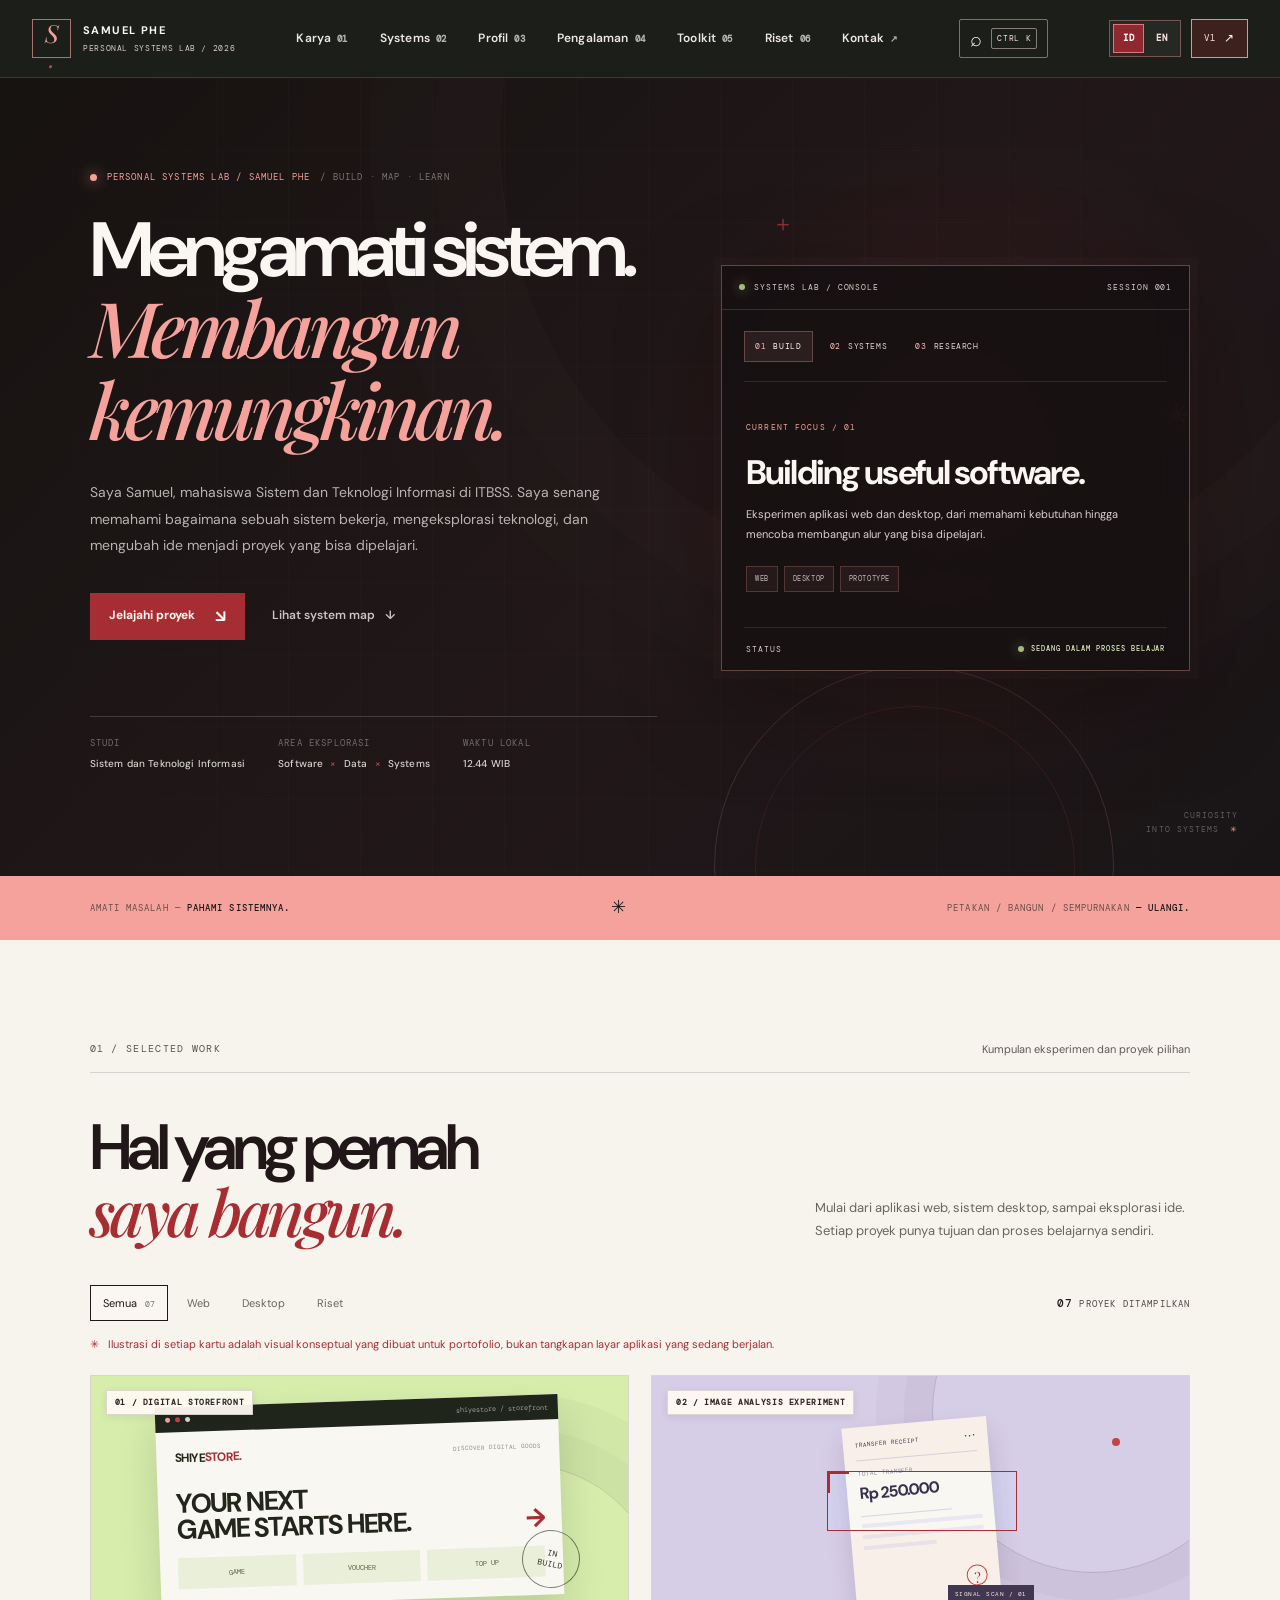
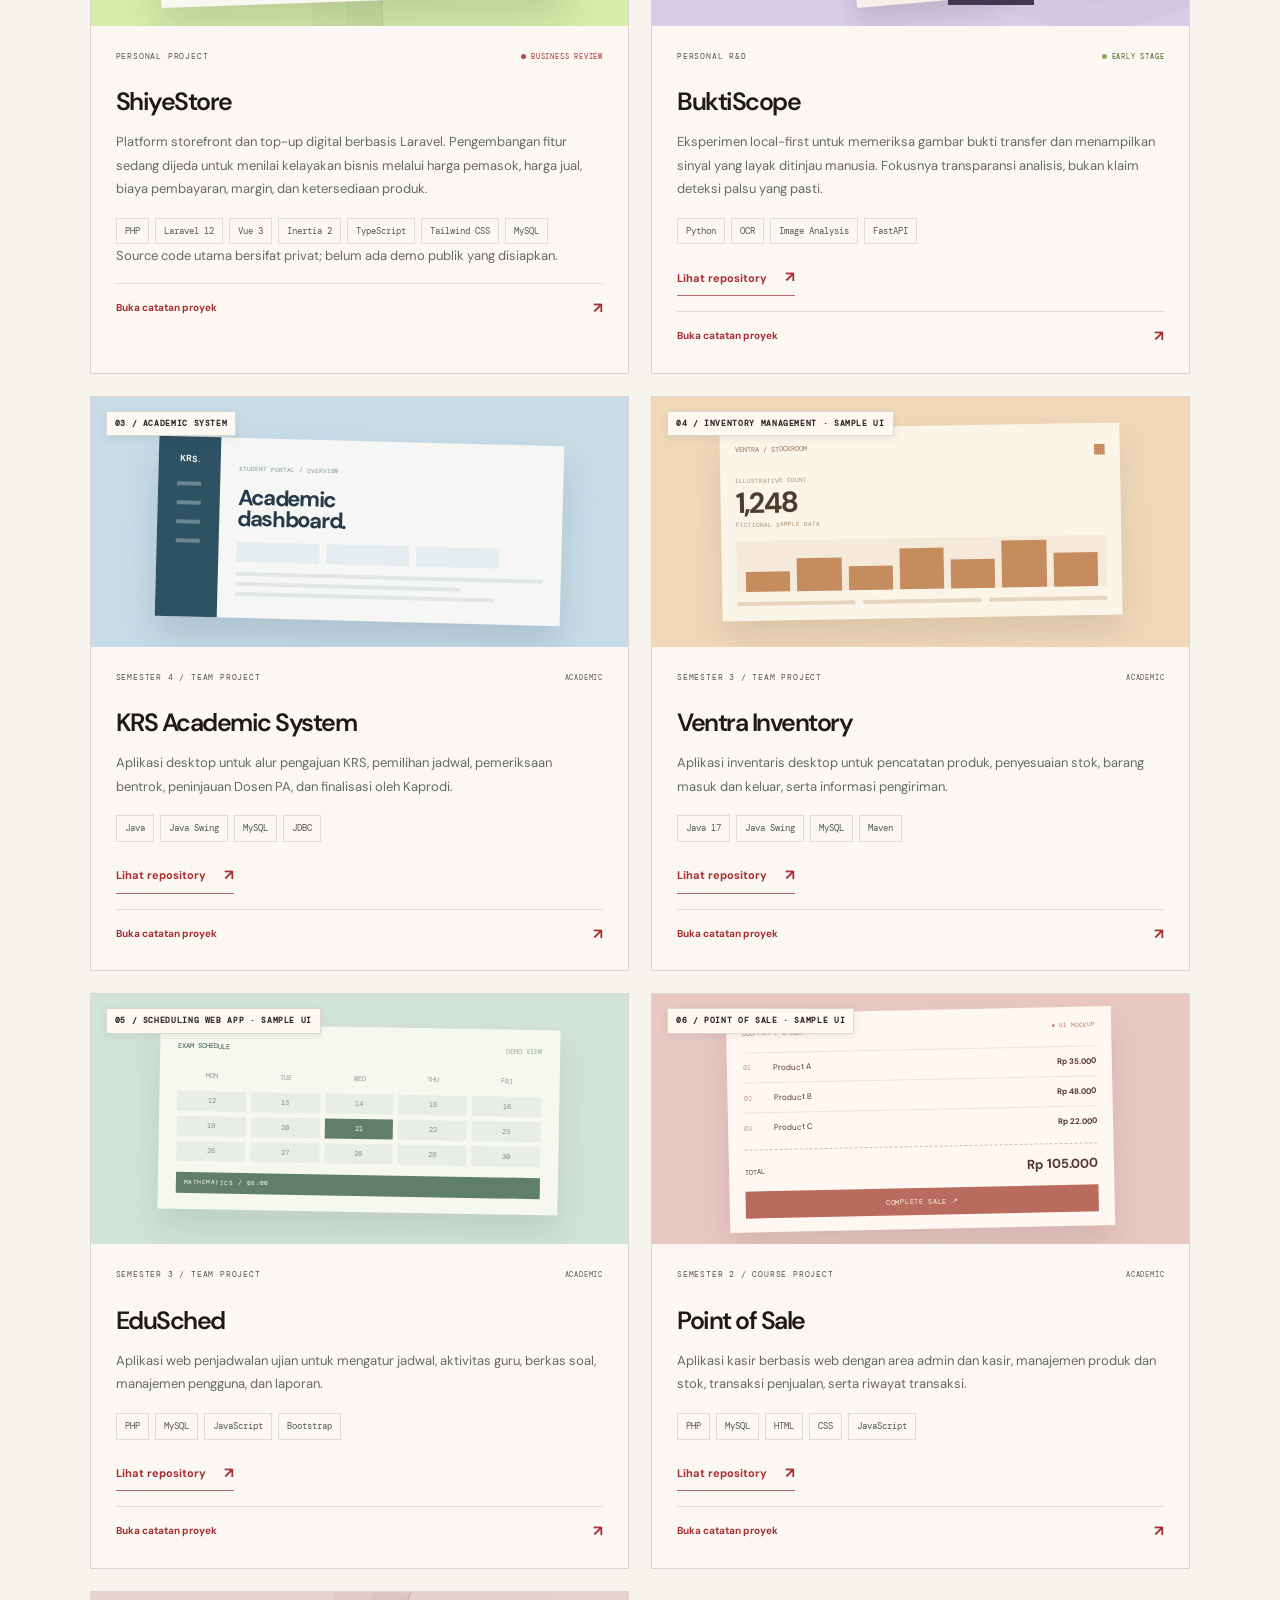
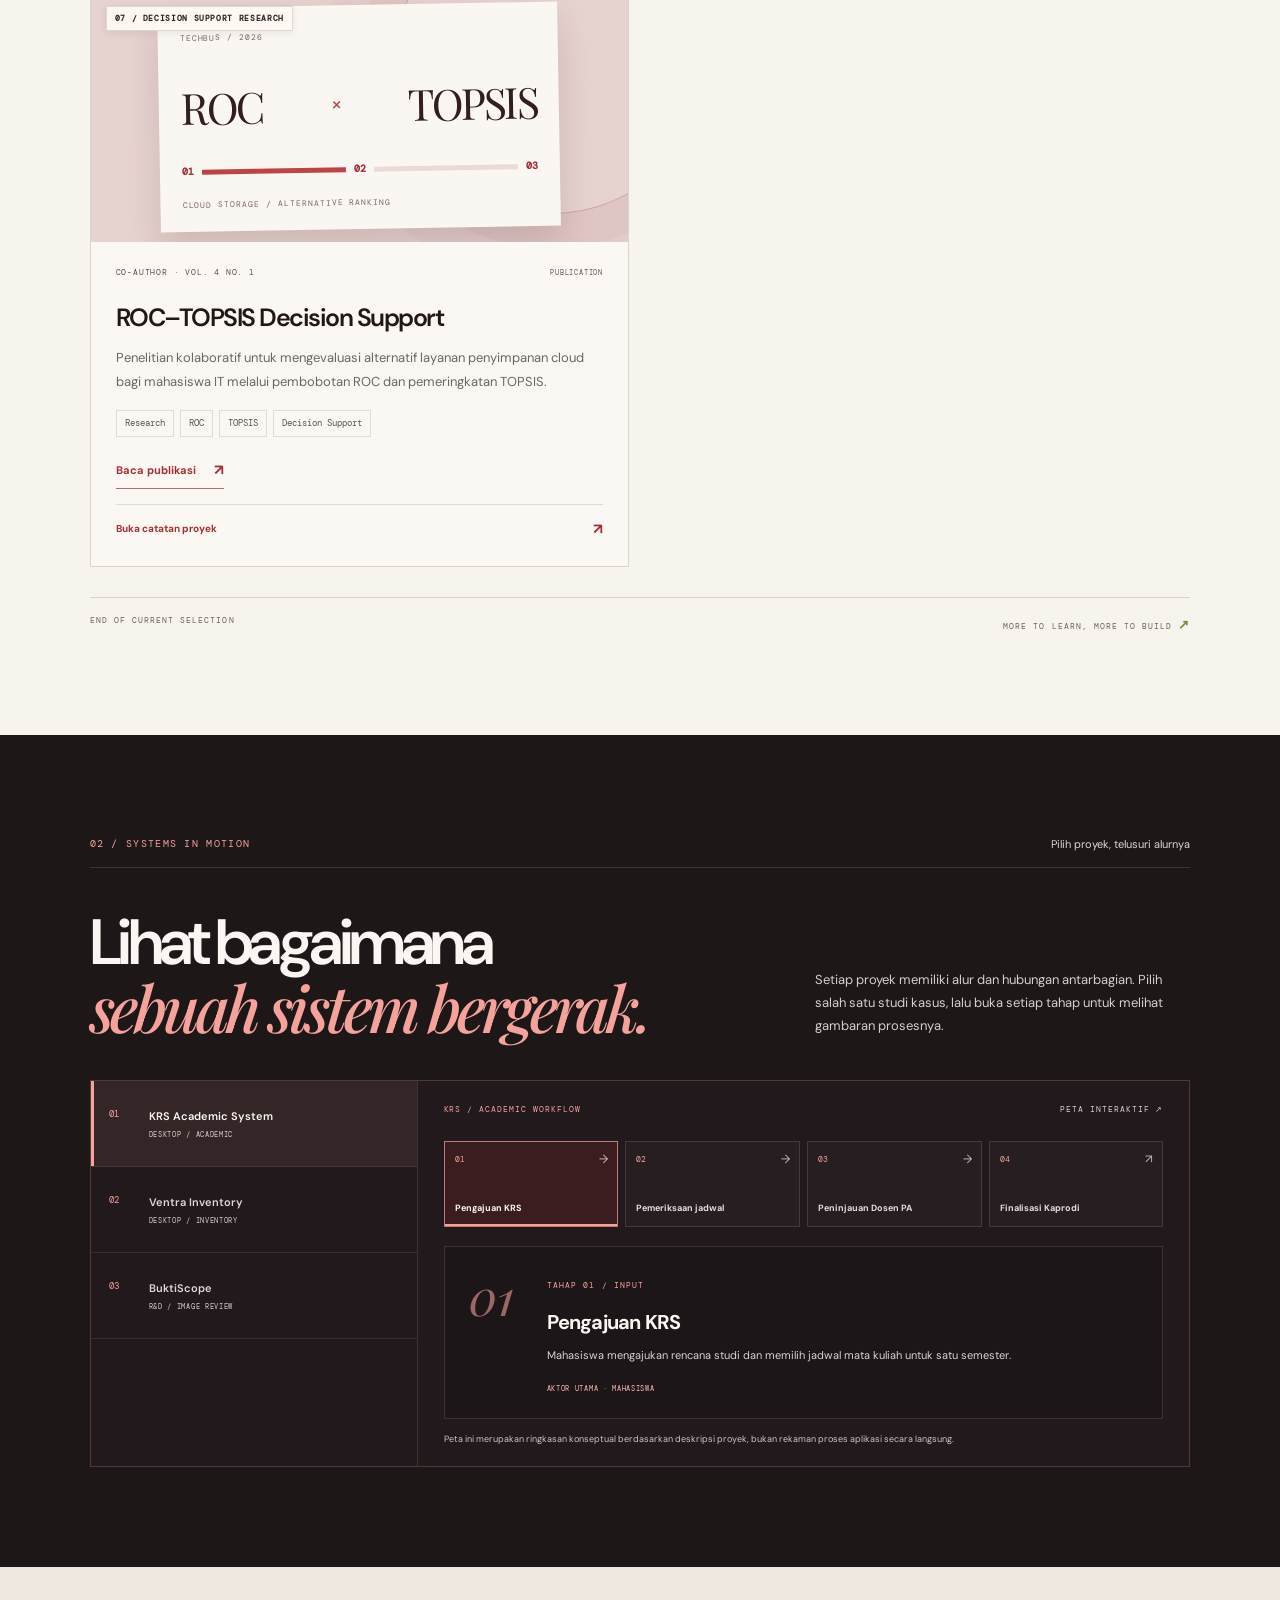
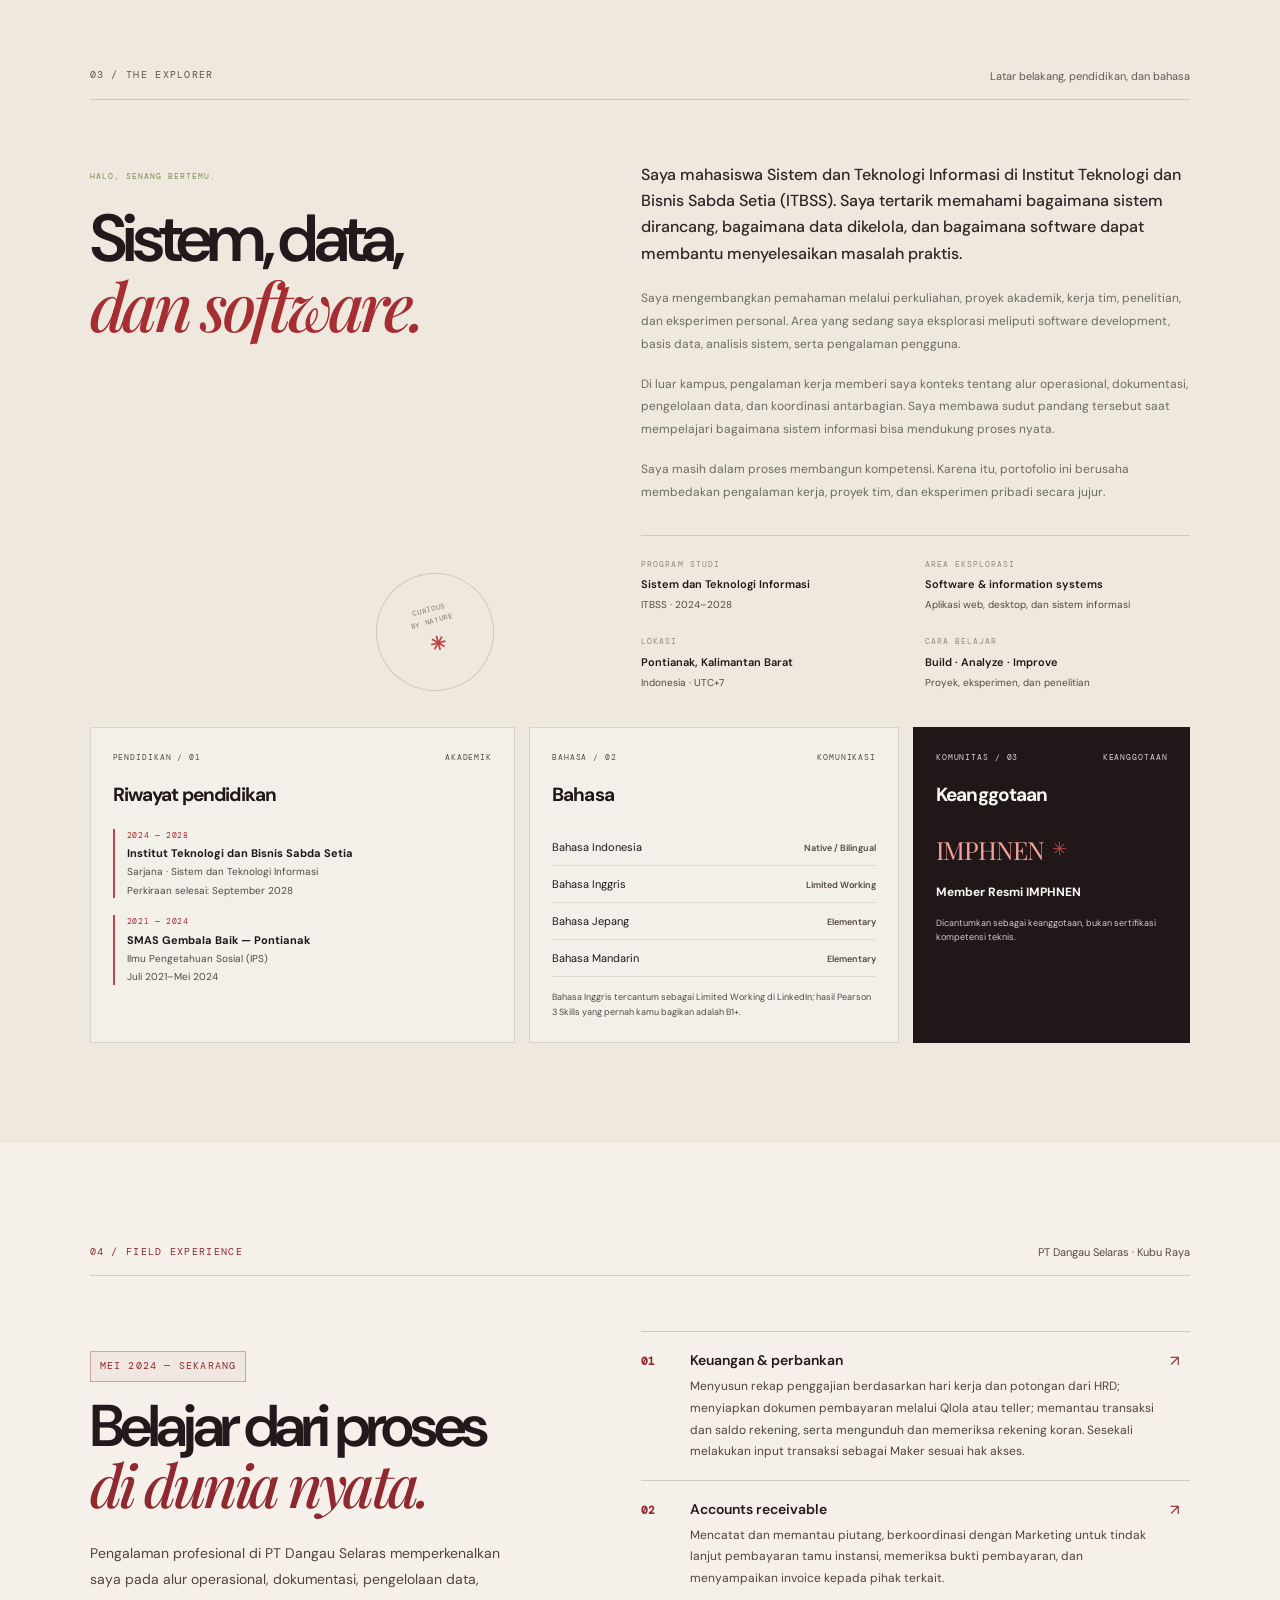
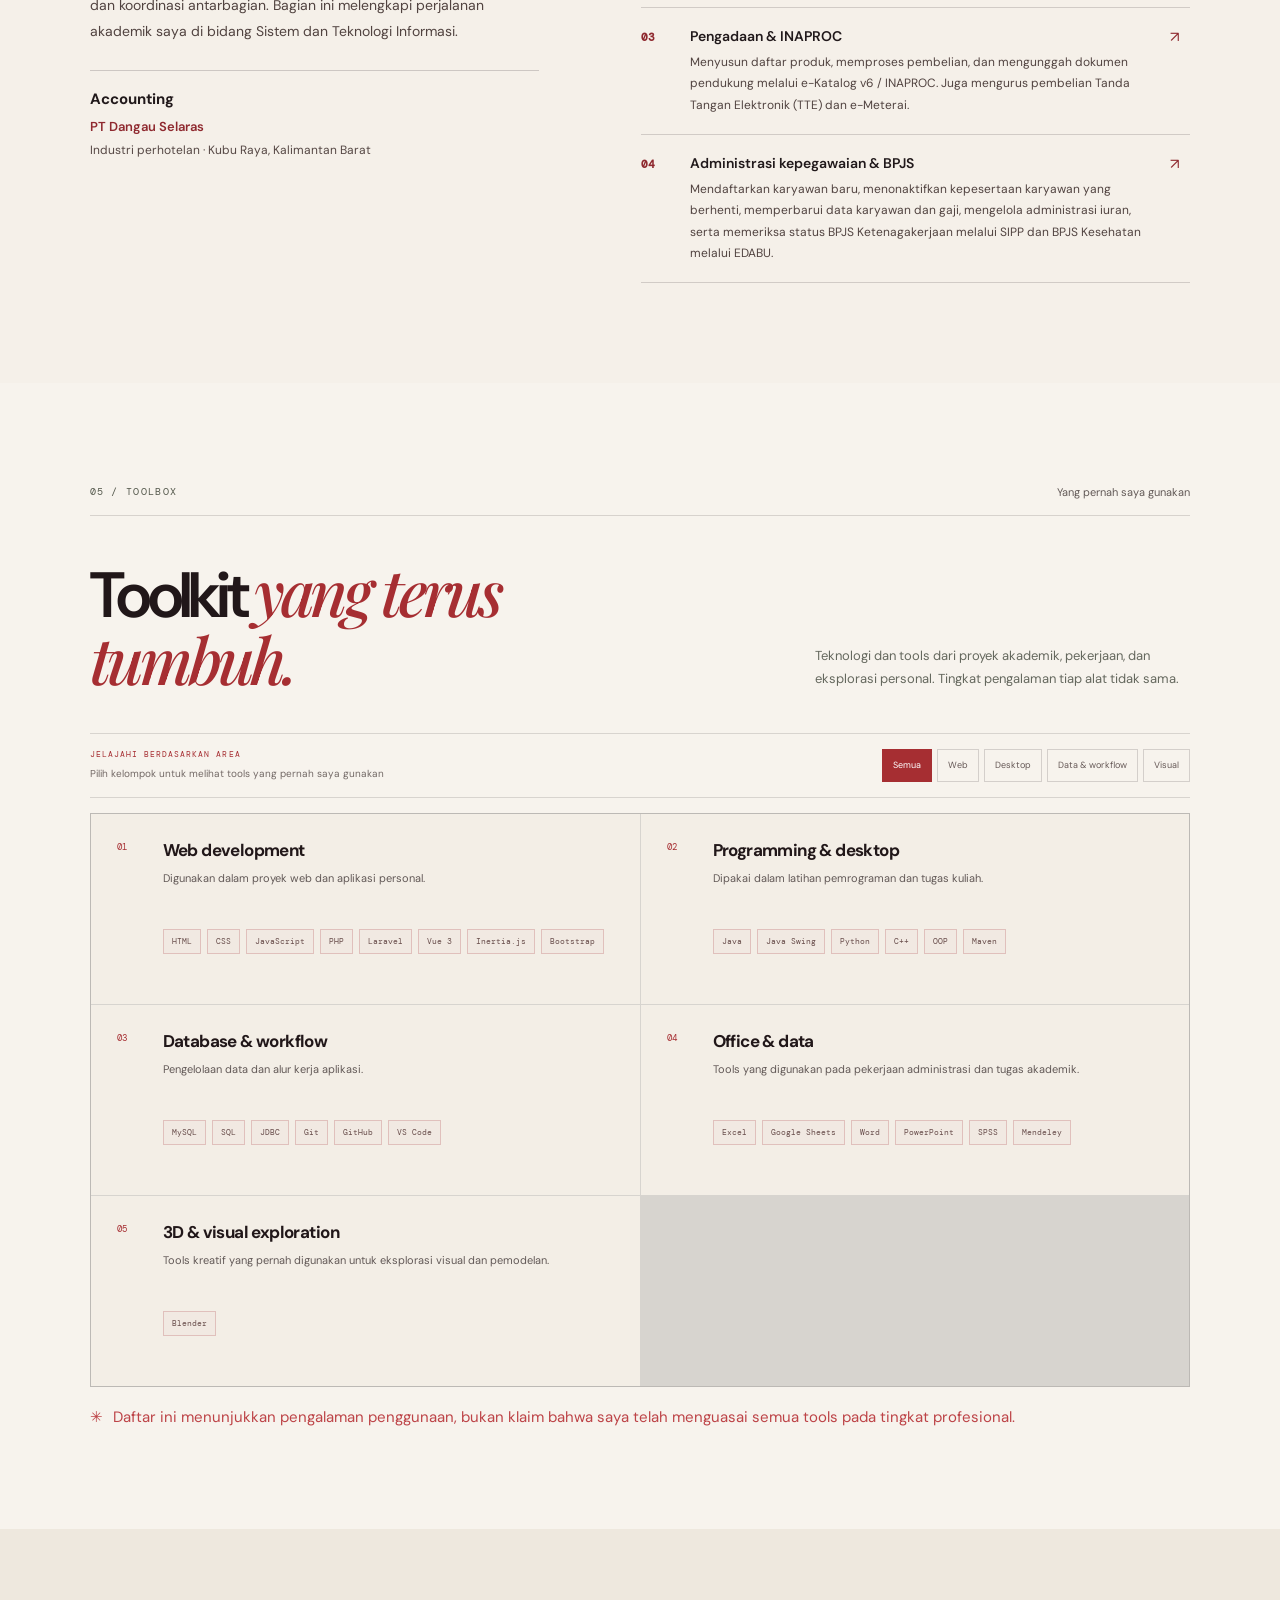
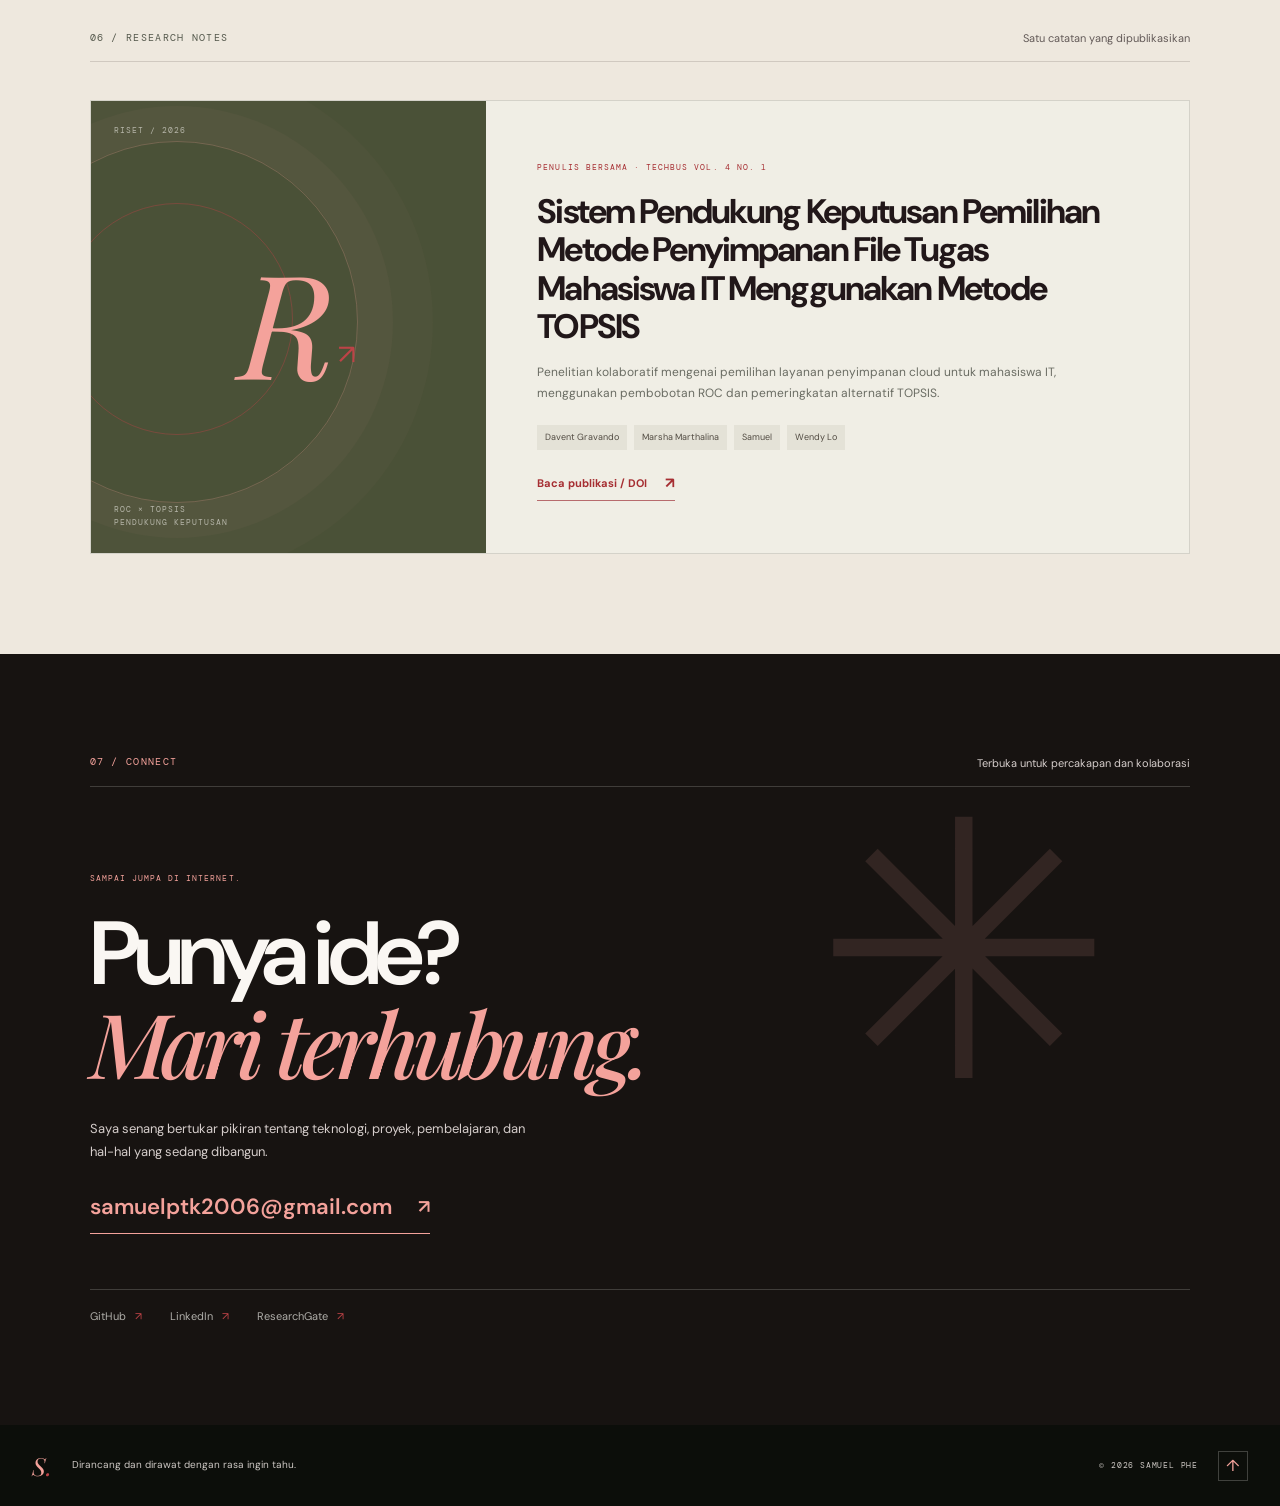
==== commit d8de787b: "Add experience link and synchronize section navigation" ====
--- a/v2/index.html
+++ b/v2/index.html
@@ -19,8 +19,8 @@
   <link rel="preconnect" href="https://fonts.googleapis.com">
   <link rel="preconnect" href="https://fonts.gstatic.com" crossorigin>
   <link href="https://fonts.googleapis.com/css2?family=DM+Mono:wght@400;500&family=DM+Sans:wght@400;500;600;700&family=Playfair+Display:ital,wght@0,500;0,600;1,500;1,600&display=swap" rel="stylesheet">
-  <link rel="stylesheet" href="styles.css?v=20261128-field-experience-1">
-  <script src="script.js?v=20261128-toolkit-nav-05" defer></script>
+  <link rel="stylesheet" href="styles.css?v=20261128-nav-layout-2">
+  <script src="script.js?v=20261128-nav-layout-2" defer></script>
 </head>
 <body>
   <a class="skip-link" href="#main" data-i18n="skipNav">Lewati navigasi</a>
@@ -39,8 +39,9 @@
       <a href="#work" data-i18n-html="navWork">Karya <span>01</span></a>
       <a href="#systems" data-i18n-html="navSystems">Systems <span>02</span></a>
       <a href="#about" data-i18n-html="navProfile">Profil <span>03</span></a>
-      <a href="#toolkit" data-i18n-html="navToolkit">Toolkit <span>04</span></a>
-      <a href="#notes" data-i18n-html="navResearch">Riset <span>05</span></a>
+      <a href="#experience" data-i18n-html="navExperience">Pengalaman <span>04</span></a>
+      <a href="#toolkit" data-i18n-html="navToolkit">Toolkit <span>05</span></a>
+      <a href="#notes" data-i18n-html="navResearch">Riset <span>06</span></a>
       <a class="nav-contact" href="#contact" data-i18n-html="navContact">Kontak <span>↗</span></a>
     </nav>
 
--- a/v2/styles.css
+++ b/v2/styles.css
@@ -558,8 +558,13 @@
   .hero-section { grid-template-columns: minmax(0,1fr) 280px; gap: 35px; padding-right: 6vw; padding-left: 6vw; }
   .identity-card { max-width: 280px; }
   .identity-symbol { height: 145px; }
-  .main-nav { gap: 15px; }
-  .command-trigger { gap: 5px; }
+  .site-header { gap: 12px; }
+  .menu-toggle { display: flex; width: 36px; height: 36px; flex-direction: column; justify-content: center; gap: 6px; padding: 8px; border: 1px solid rgba(255,255,255,.18); background: transparent; cursor: pointer; }
+  .menu-toggle span { display: block; width: 100%; height: 1px; background: var(--paper-light); }
+  .main-nav { position: absolute; top: 100%; right: 0; left: 0; display: none; flex-direction: column; align-items: stretch; gap: 0; padding: 8px 32px 15px; border-bottom: 1px solid rgba(255,255,255,.1); background: #171311; }
+  .main-nav.is-open { display: flex; }
+  .main-nav a { justify-content: space-between; padding: 12px 2px; border-bottom: 1px solid rgba(255,255,255,.08); }
+  .command-trigger { margin-left: auto; gap: 5px; }
   .section-pad { padding-right: 6vw; padding-left: 6vw; }
   .store-window, .academic-window, .inventory-board, .calendar-board, .pos-window { width: 82%; }
 }
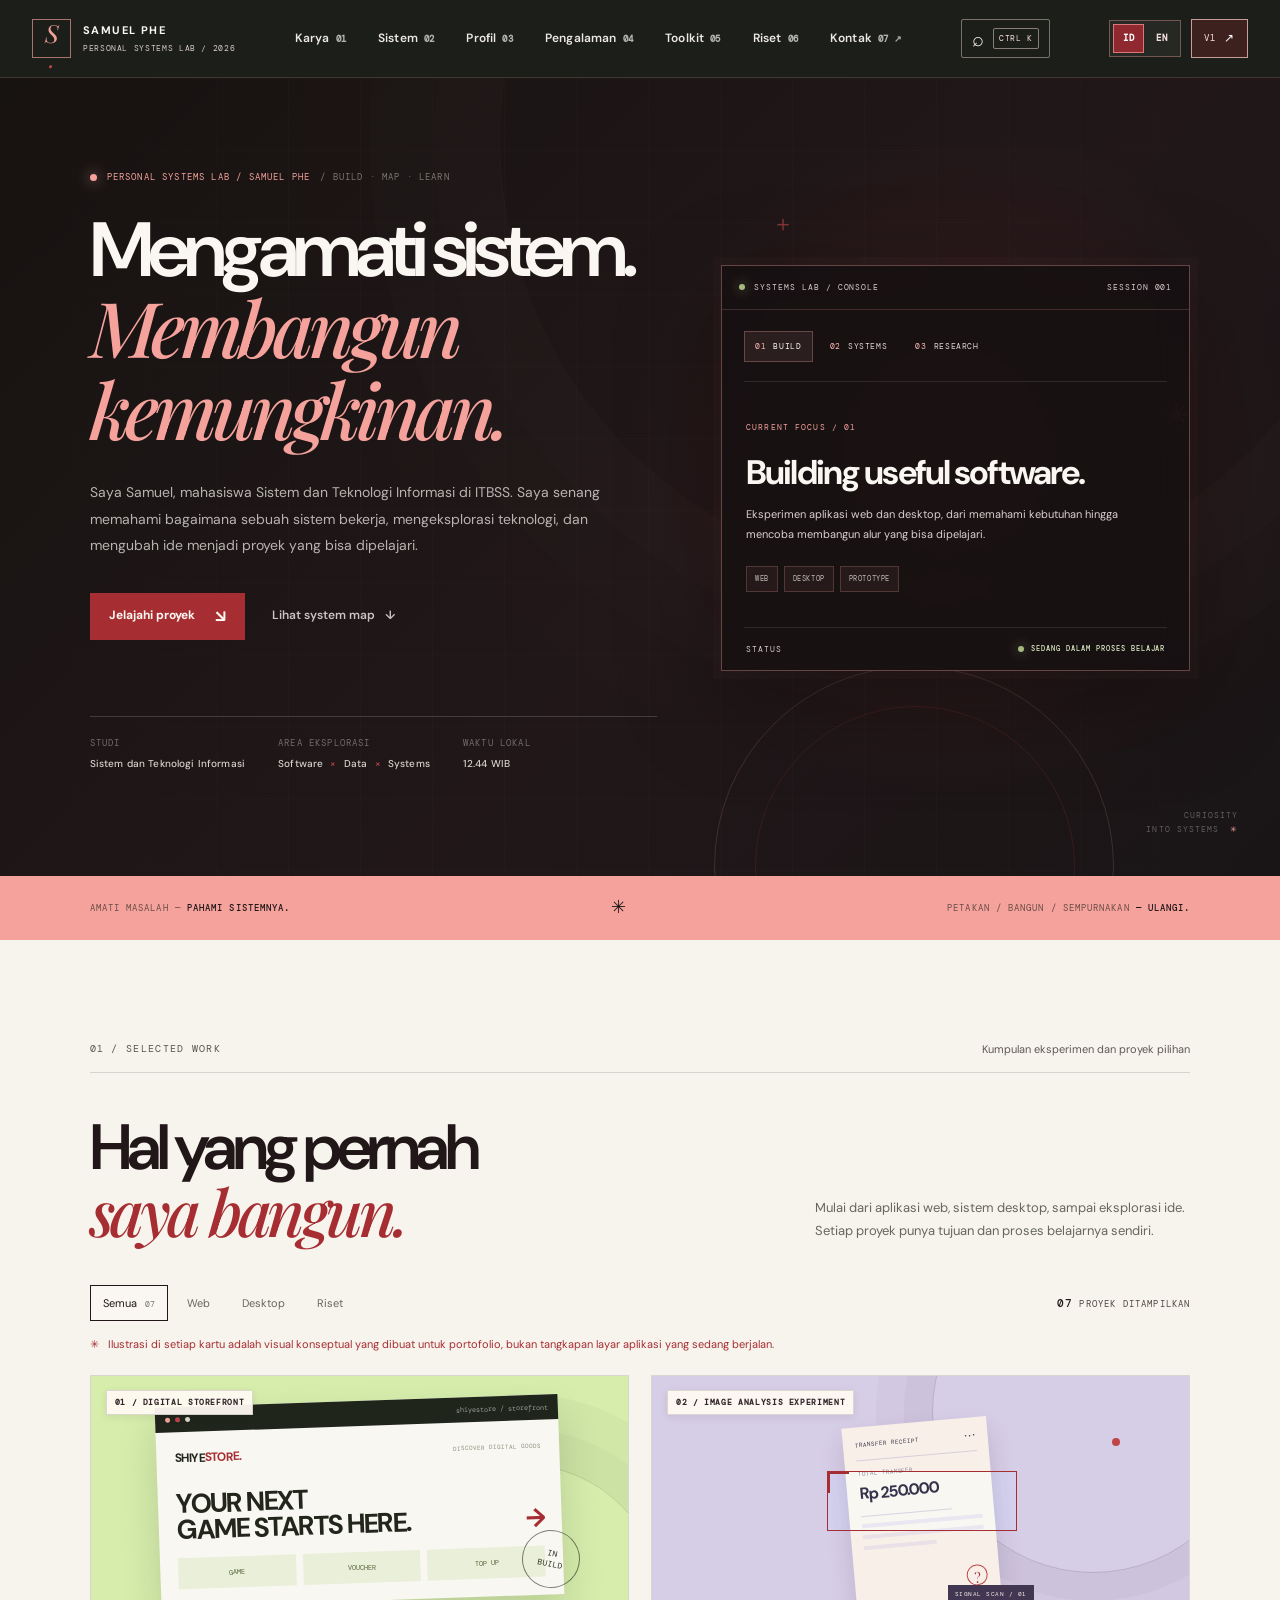
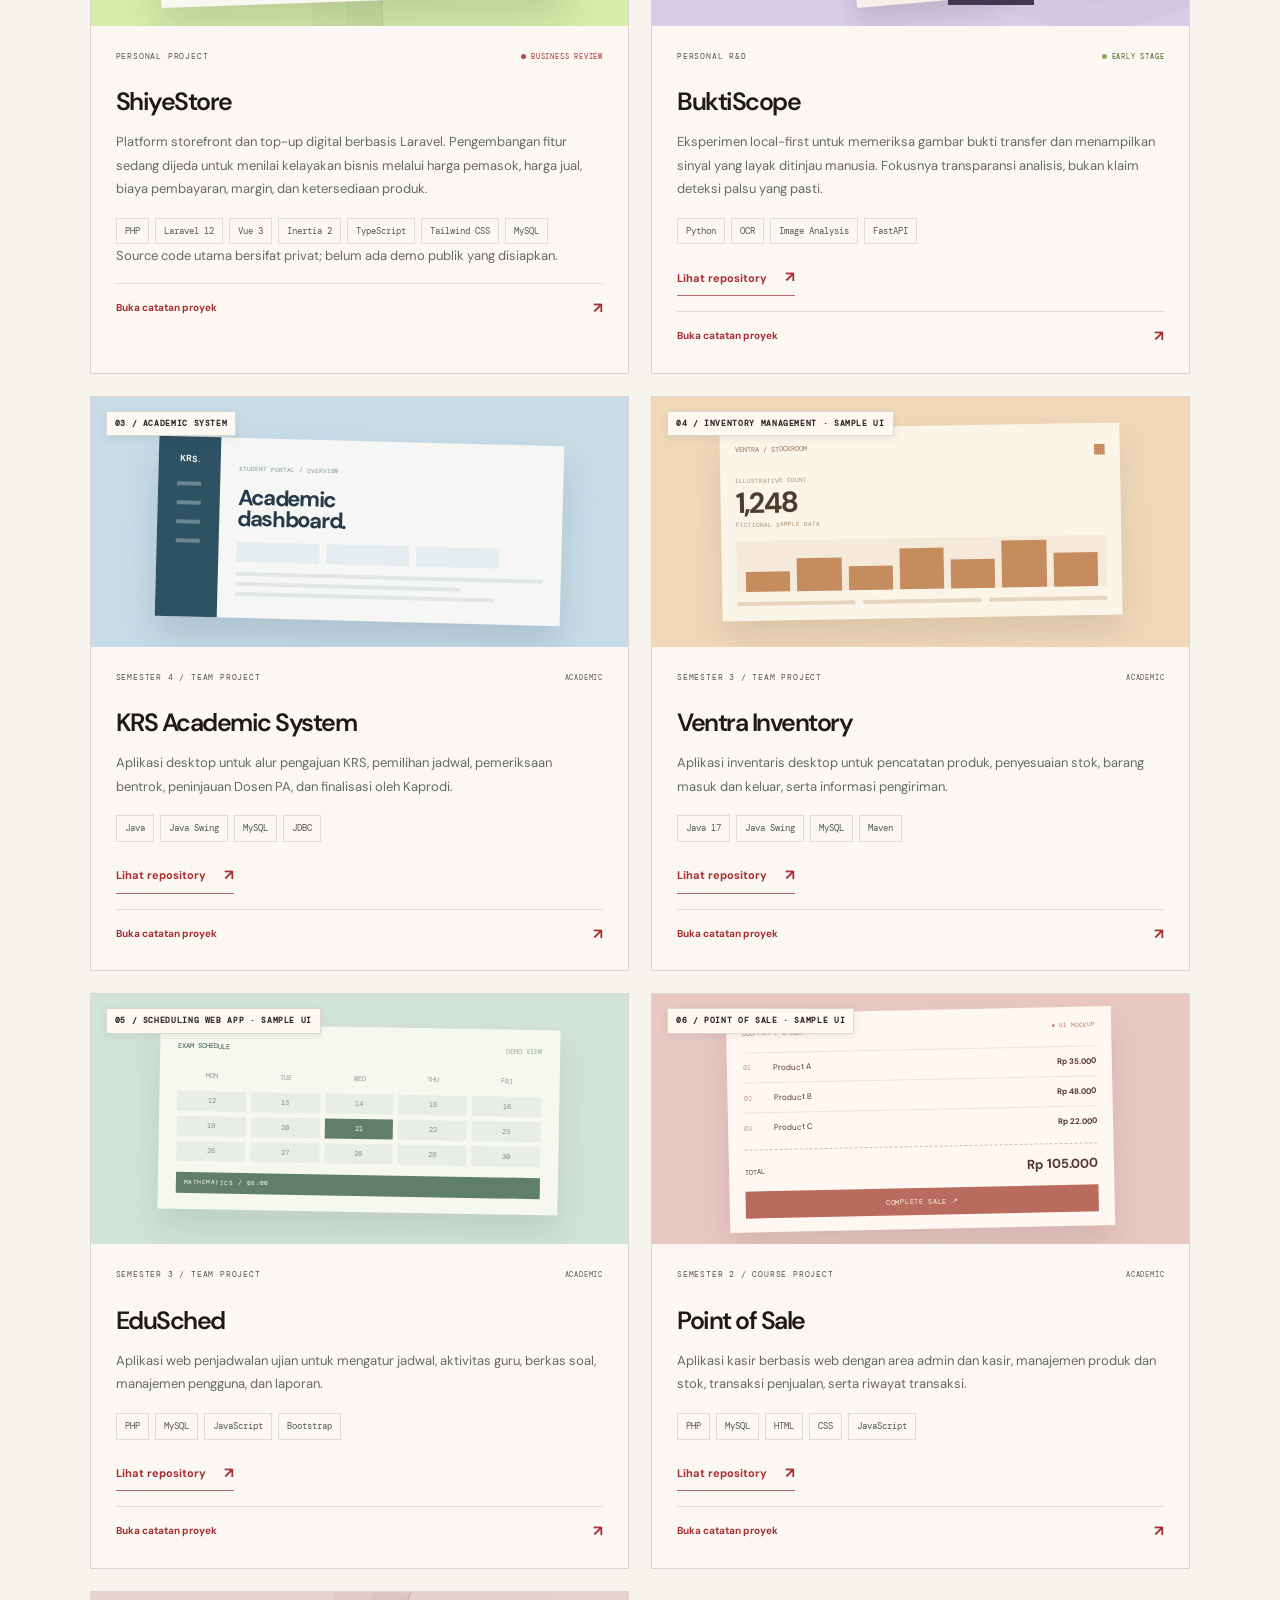
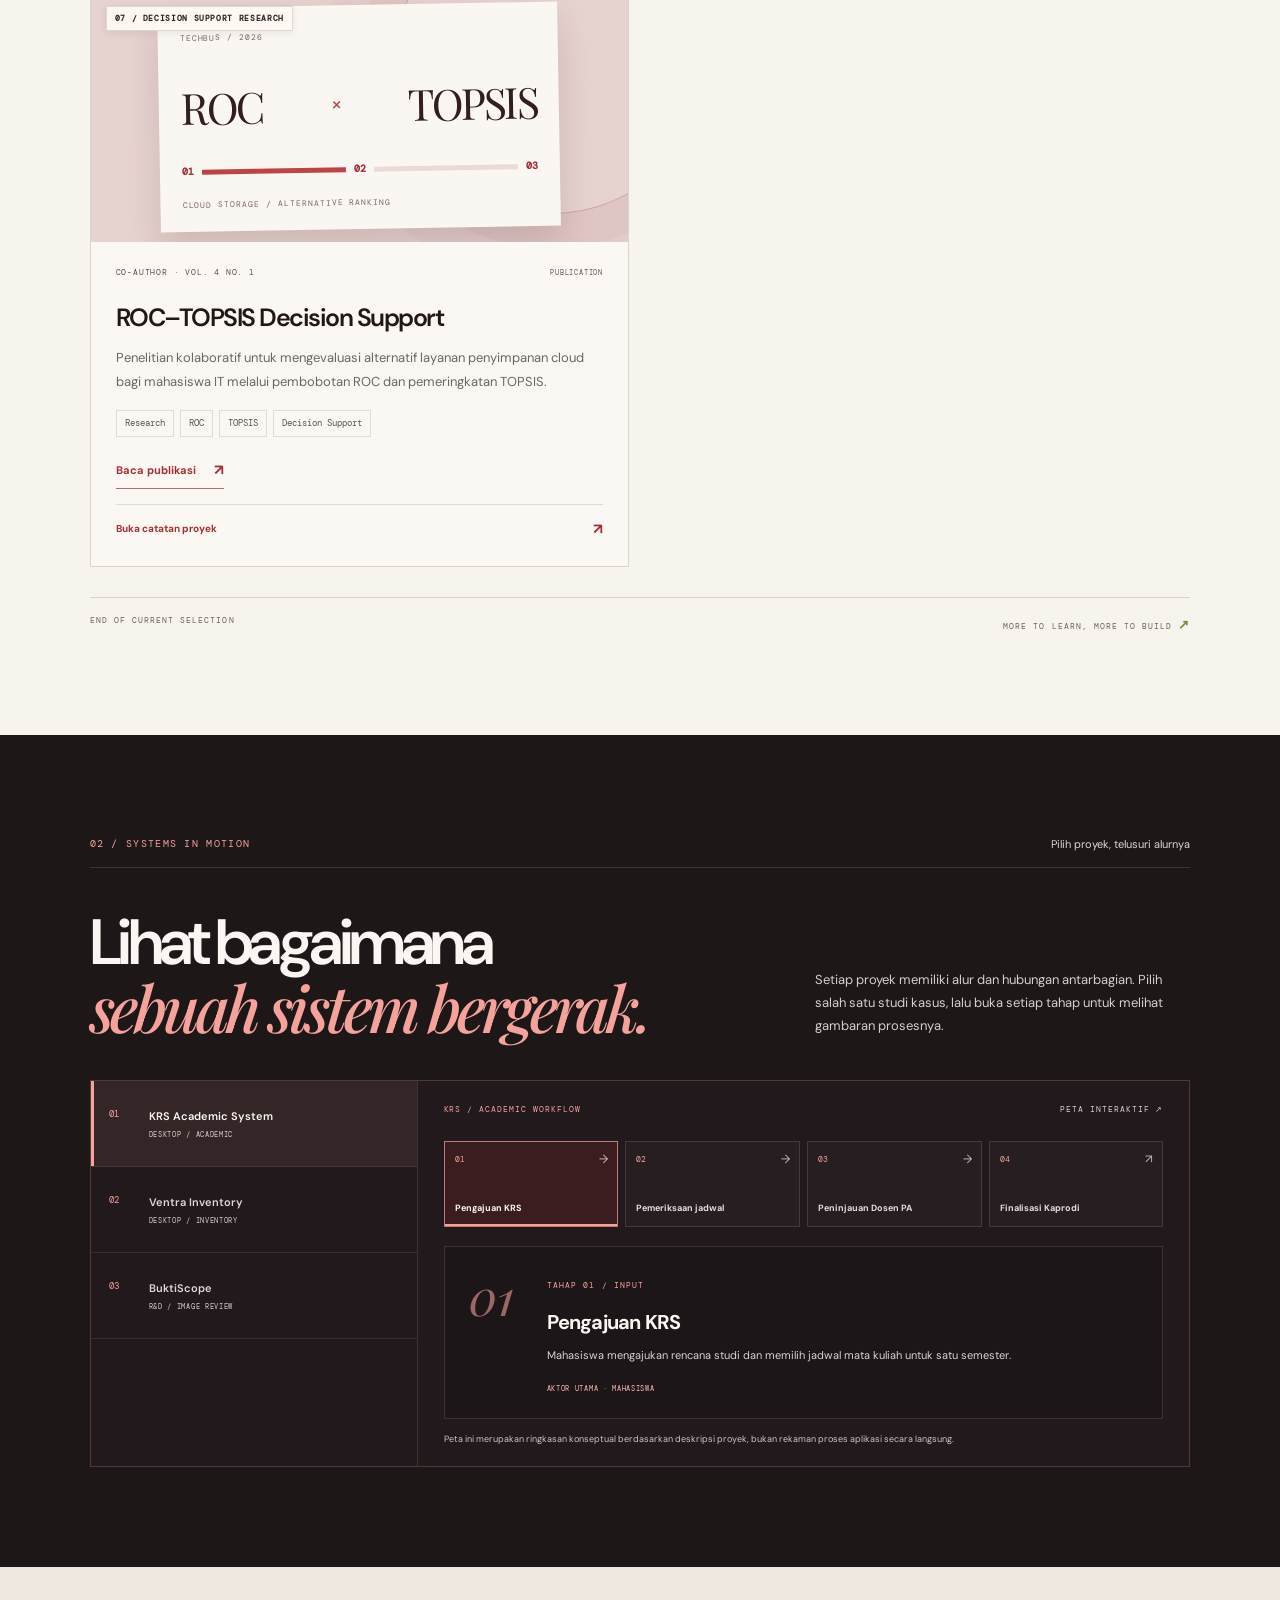
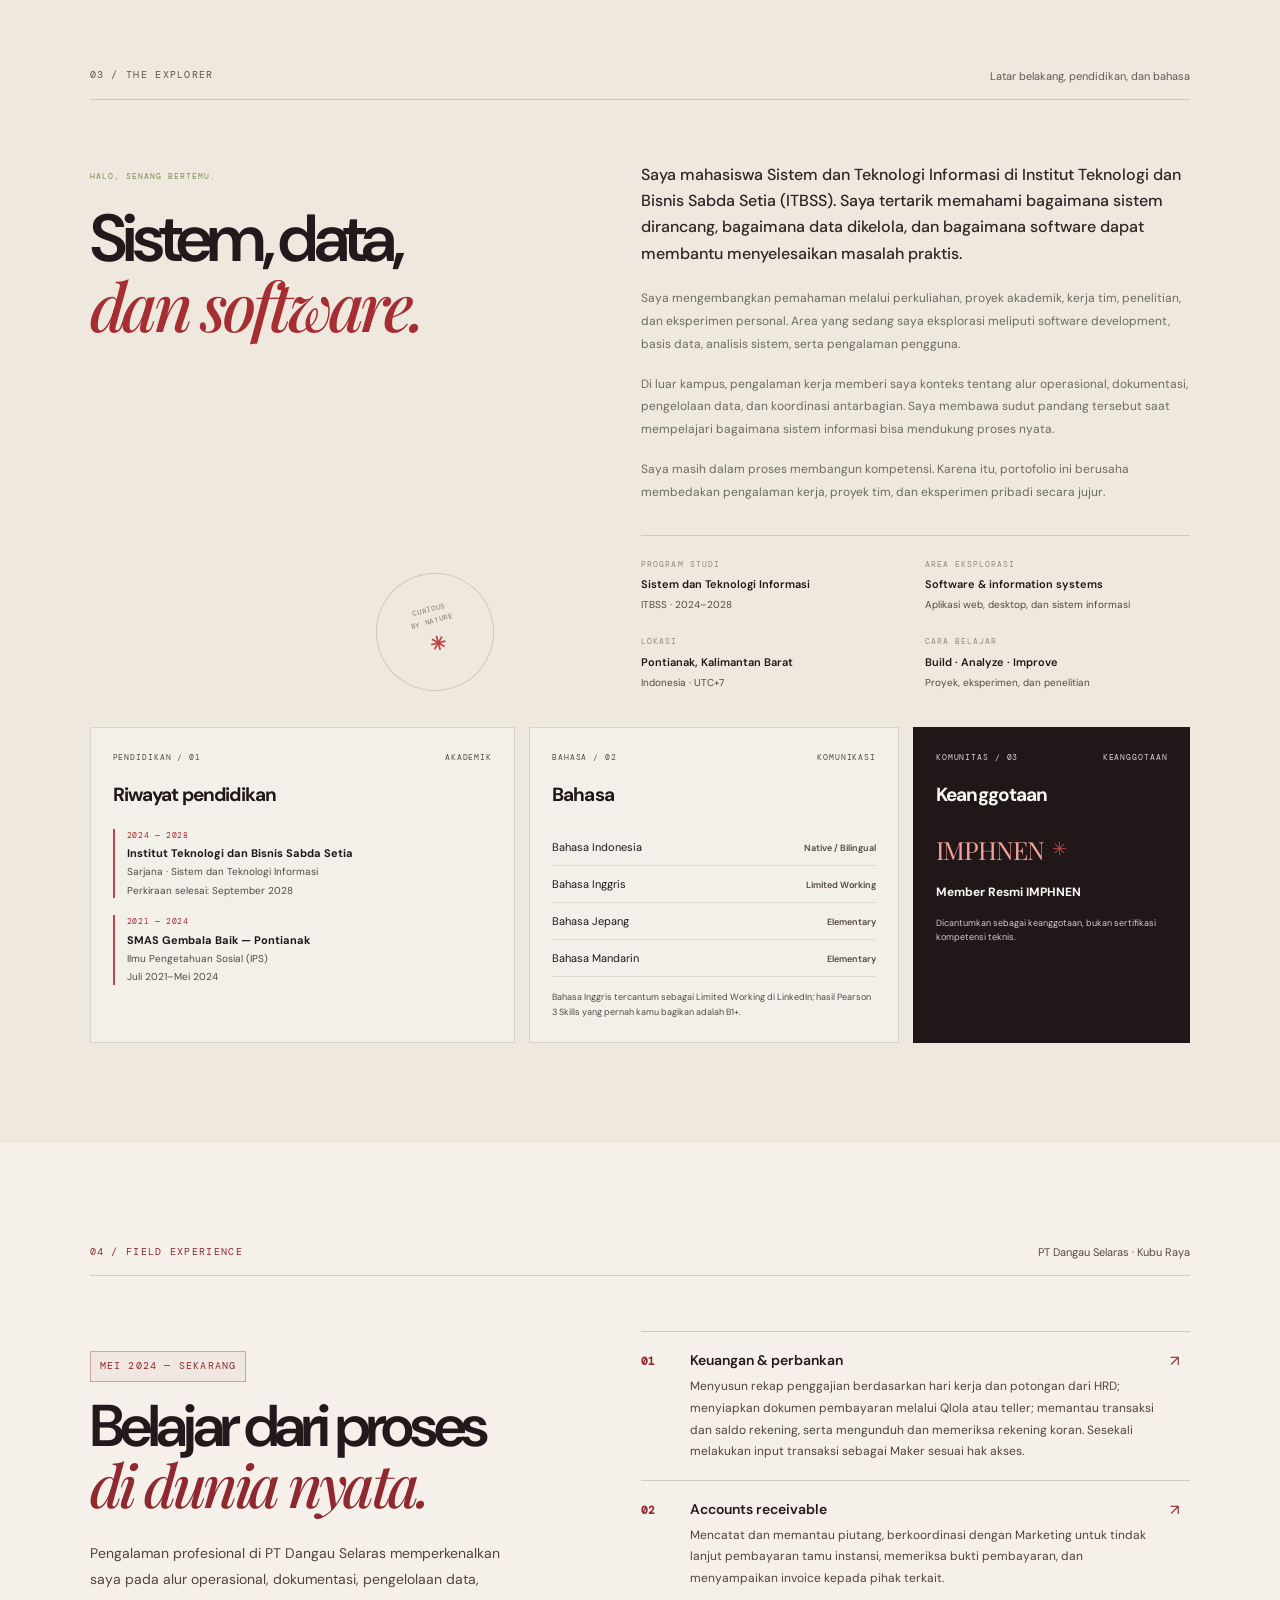
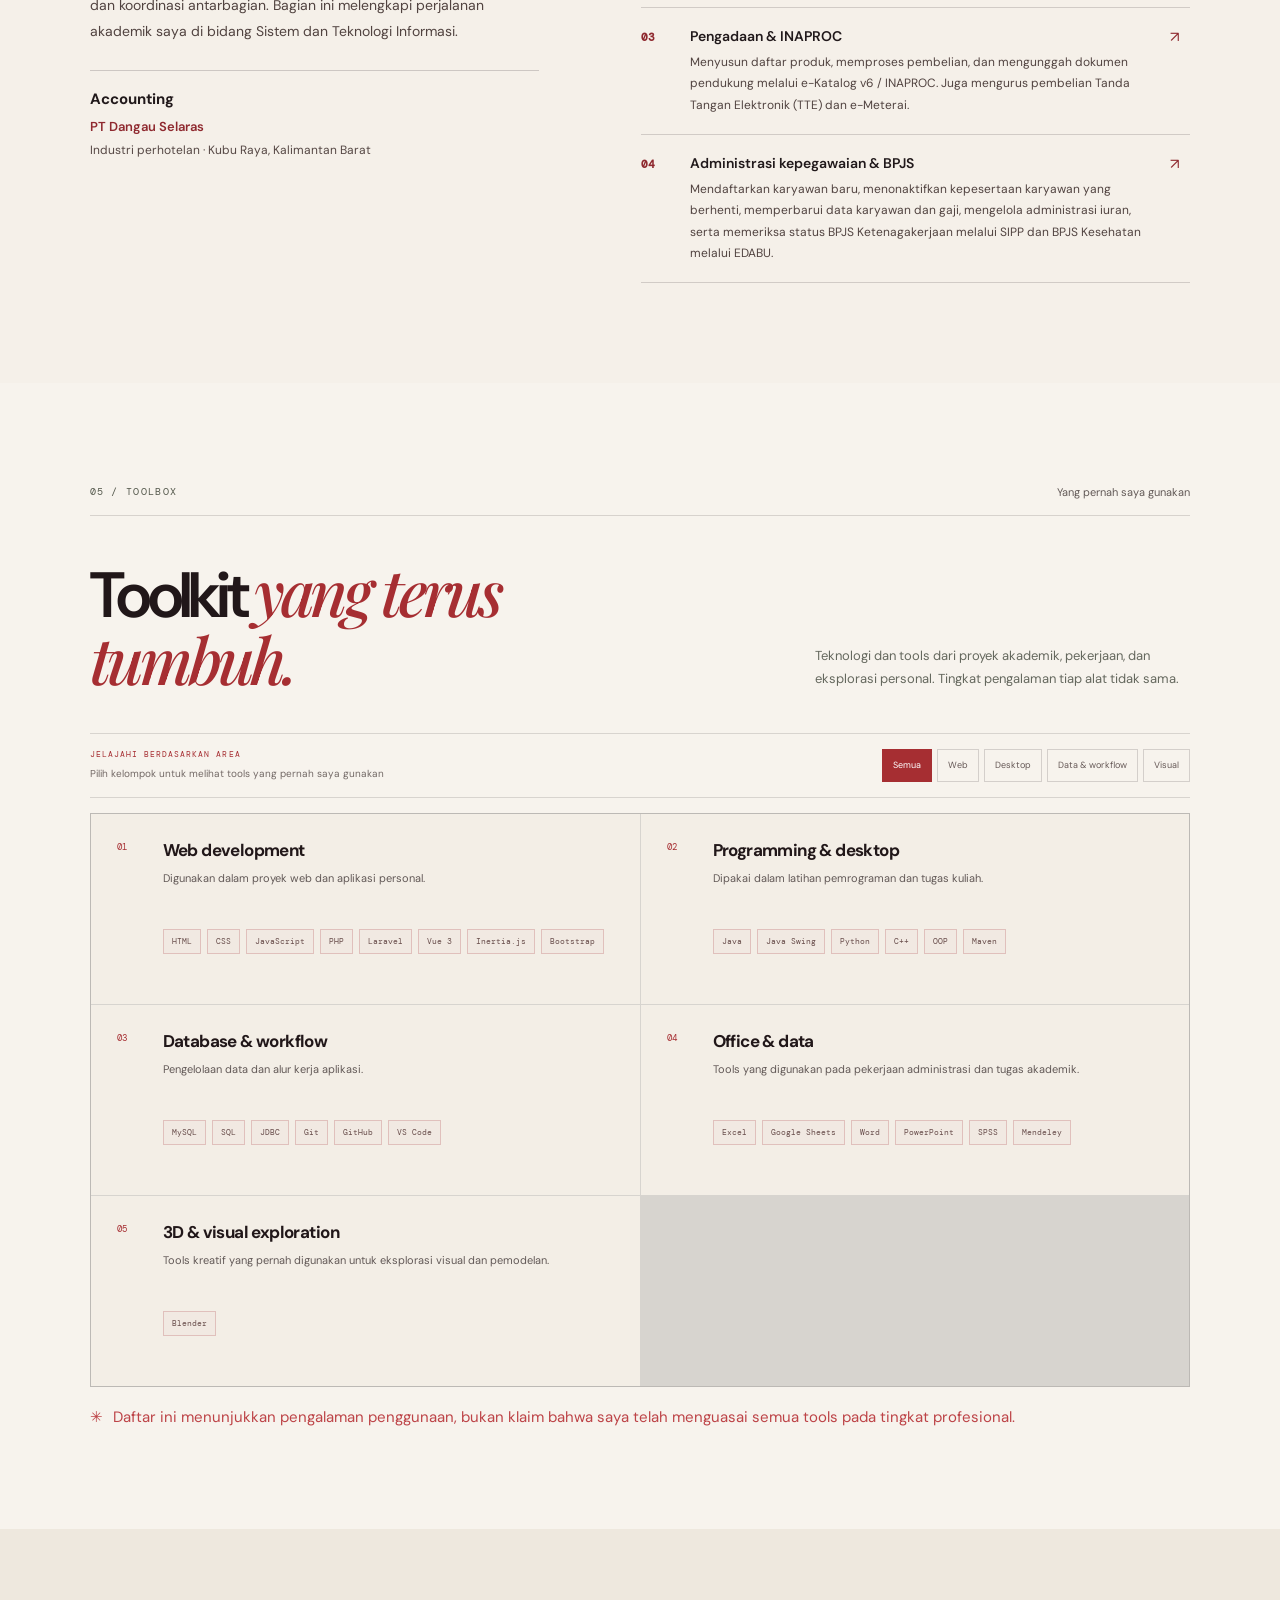
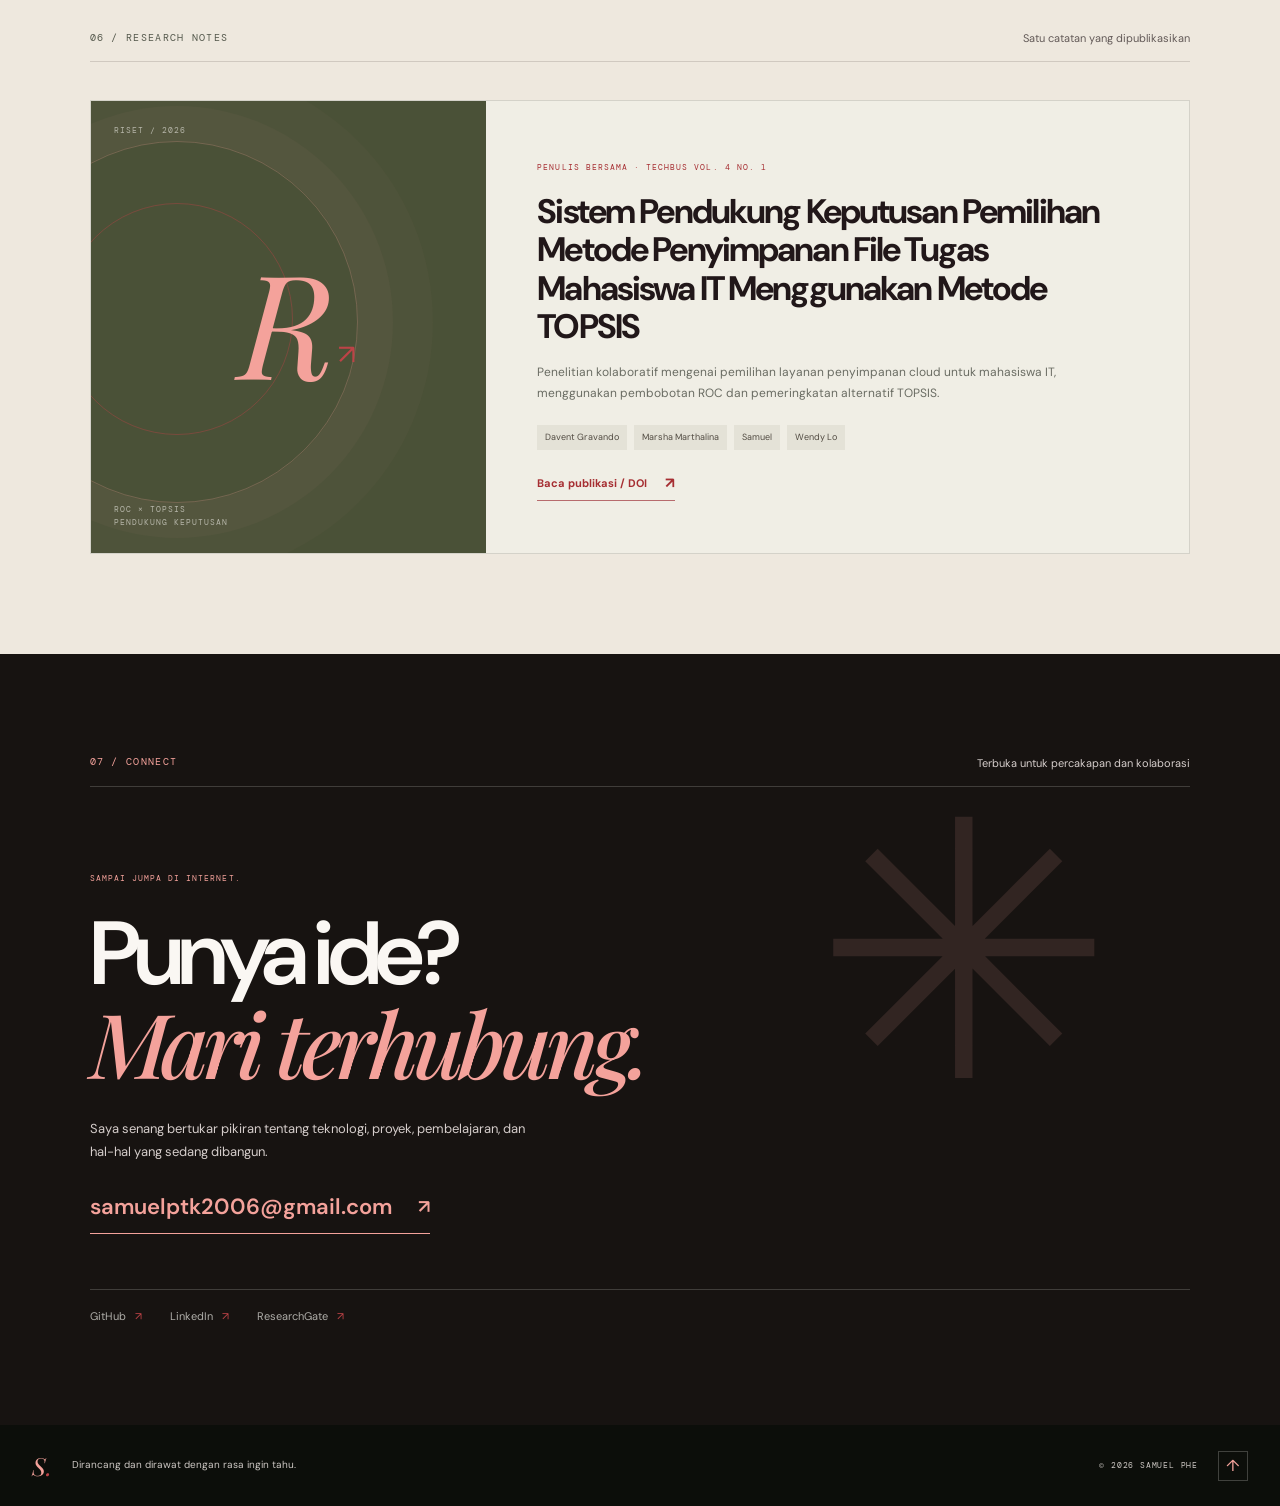
==== commit 696771f2: "Synchronize contact navigation numbering" ====
--- a/v2/index.html
+++ b/v2/index.html
@@ -20,7 +20,7 @@
   <link rel="preconnect" href="https://fonts.gstatic.com" crossorigin>
   <link href="https://fonts.googleapis.com/css2?family=DM+Mono:wght@400;500&family=DM+Sans:wght@400;500;600;700&family=Playfair+Display:ital,wght@0,500;0,600;1,500;1,600&display=swap" rel="stylesheet">
   <link rel="stylesheet" href="styles.css?v=20261128-nav-layout-2">
-  <script src="script.js?v=20261128-nav-layout-2" defer></script>
+  <script src="script.js?v=20261128-nav-finish-3" defer></script>
 </head>
 <body>
   <a class="skip-link" href="#main" data-i18n="skipNav">Lewati navigasi</a>
@@ -42,7 +42,7 @@
       <a href="#experience" data-i18n-html="navExperience">Pengalaman <span>04</span></a>
       <a href="#toolkit" data-i18n-html="navToolkit">Toolkit <span>05</span></a>
       <a href="#notes" data-i18n-html="navResearch">Riset <span>06</span></a>
-      <a class="nav-contact" href="#contact" data-i18n-html="navContact">Kontak <span>↗</span></a>
+      <a class="nav-contact" href="#contact" data-i18n-html="navContact">Kontak <span>07 ↗</span></a>
     </nav>
 
     <button class="command-trigger" type="button" data-open-command aria-label="Buka pencarian cepat" data-i18n-aria="quickSearch">
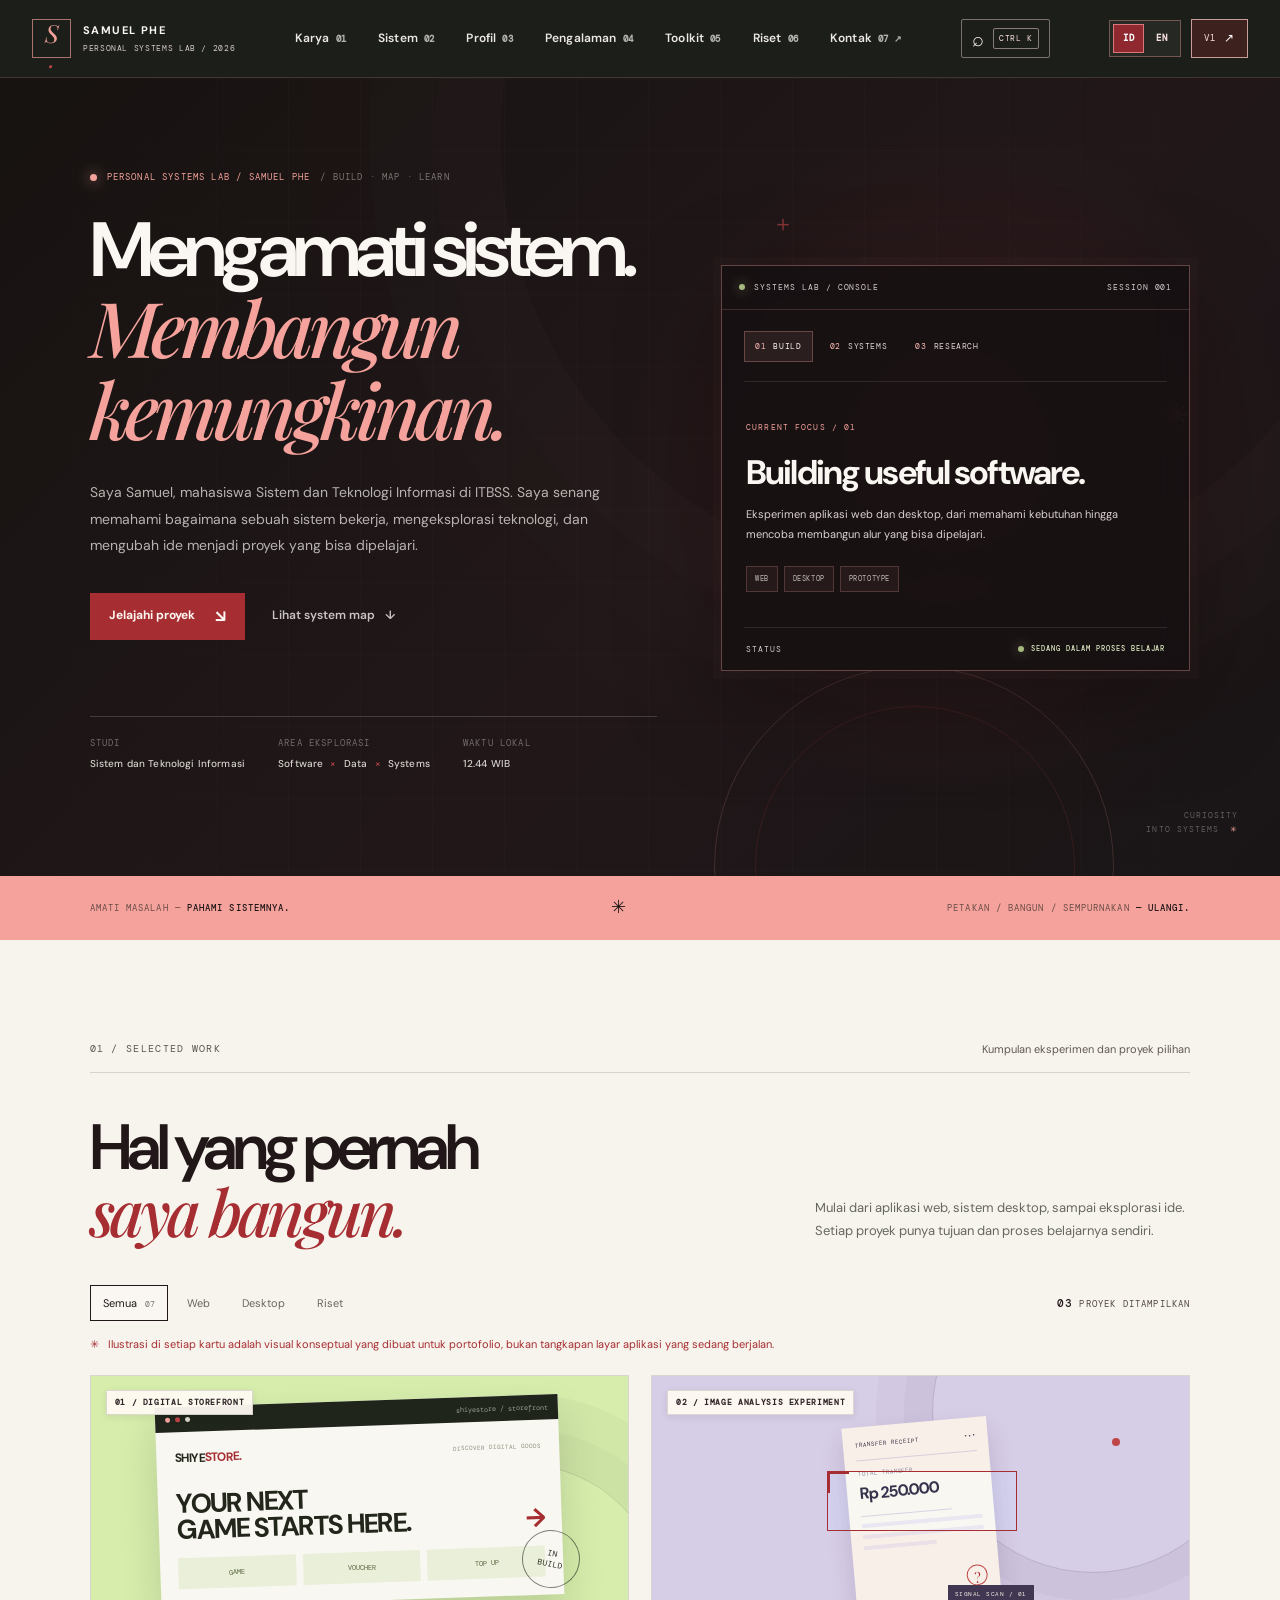
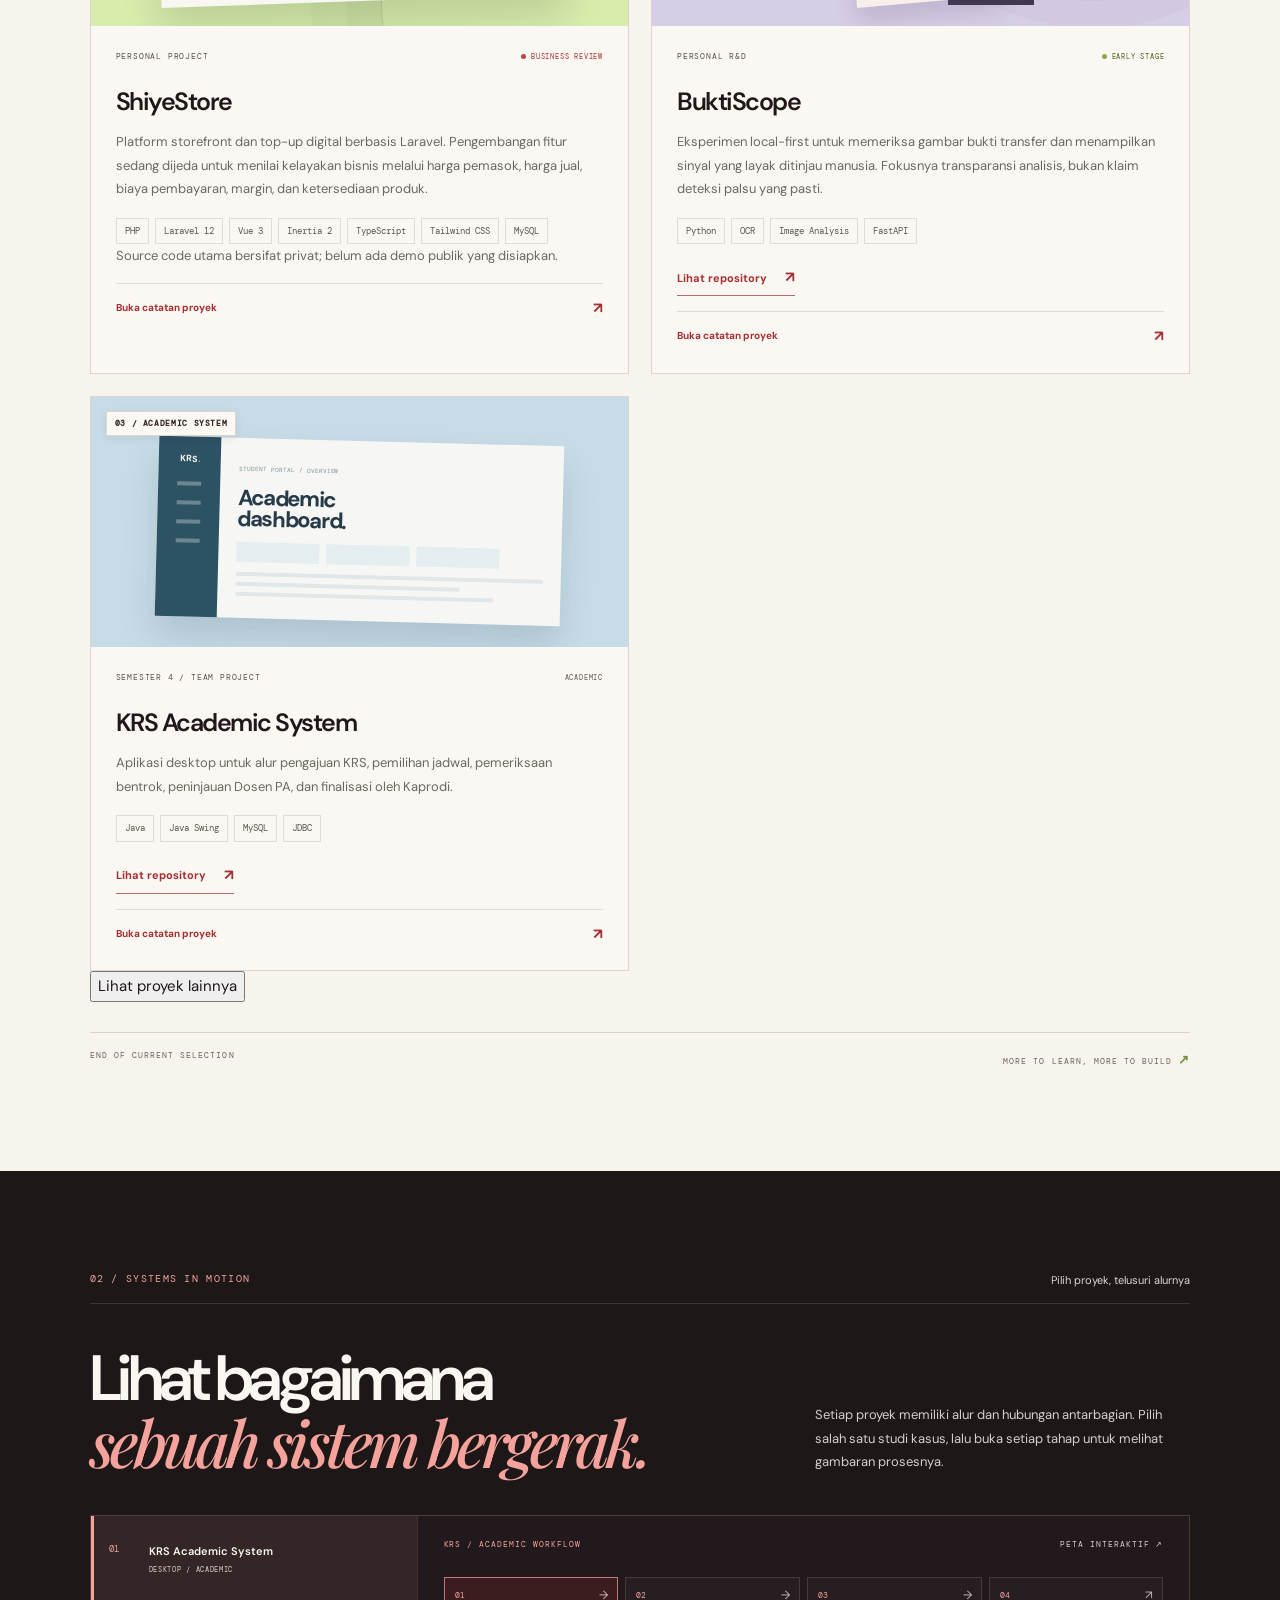
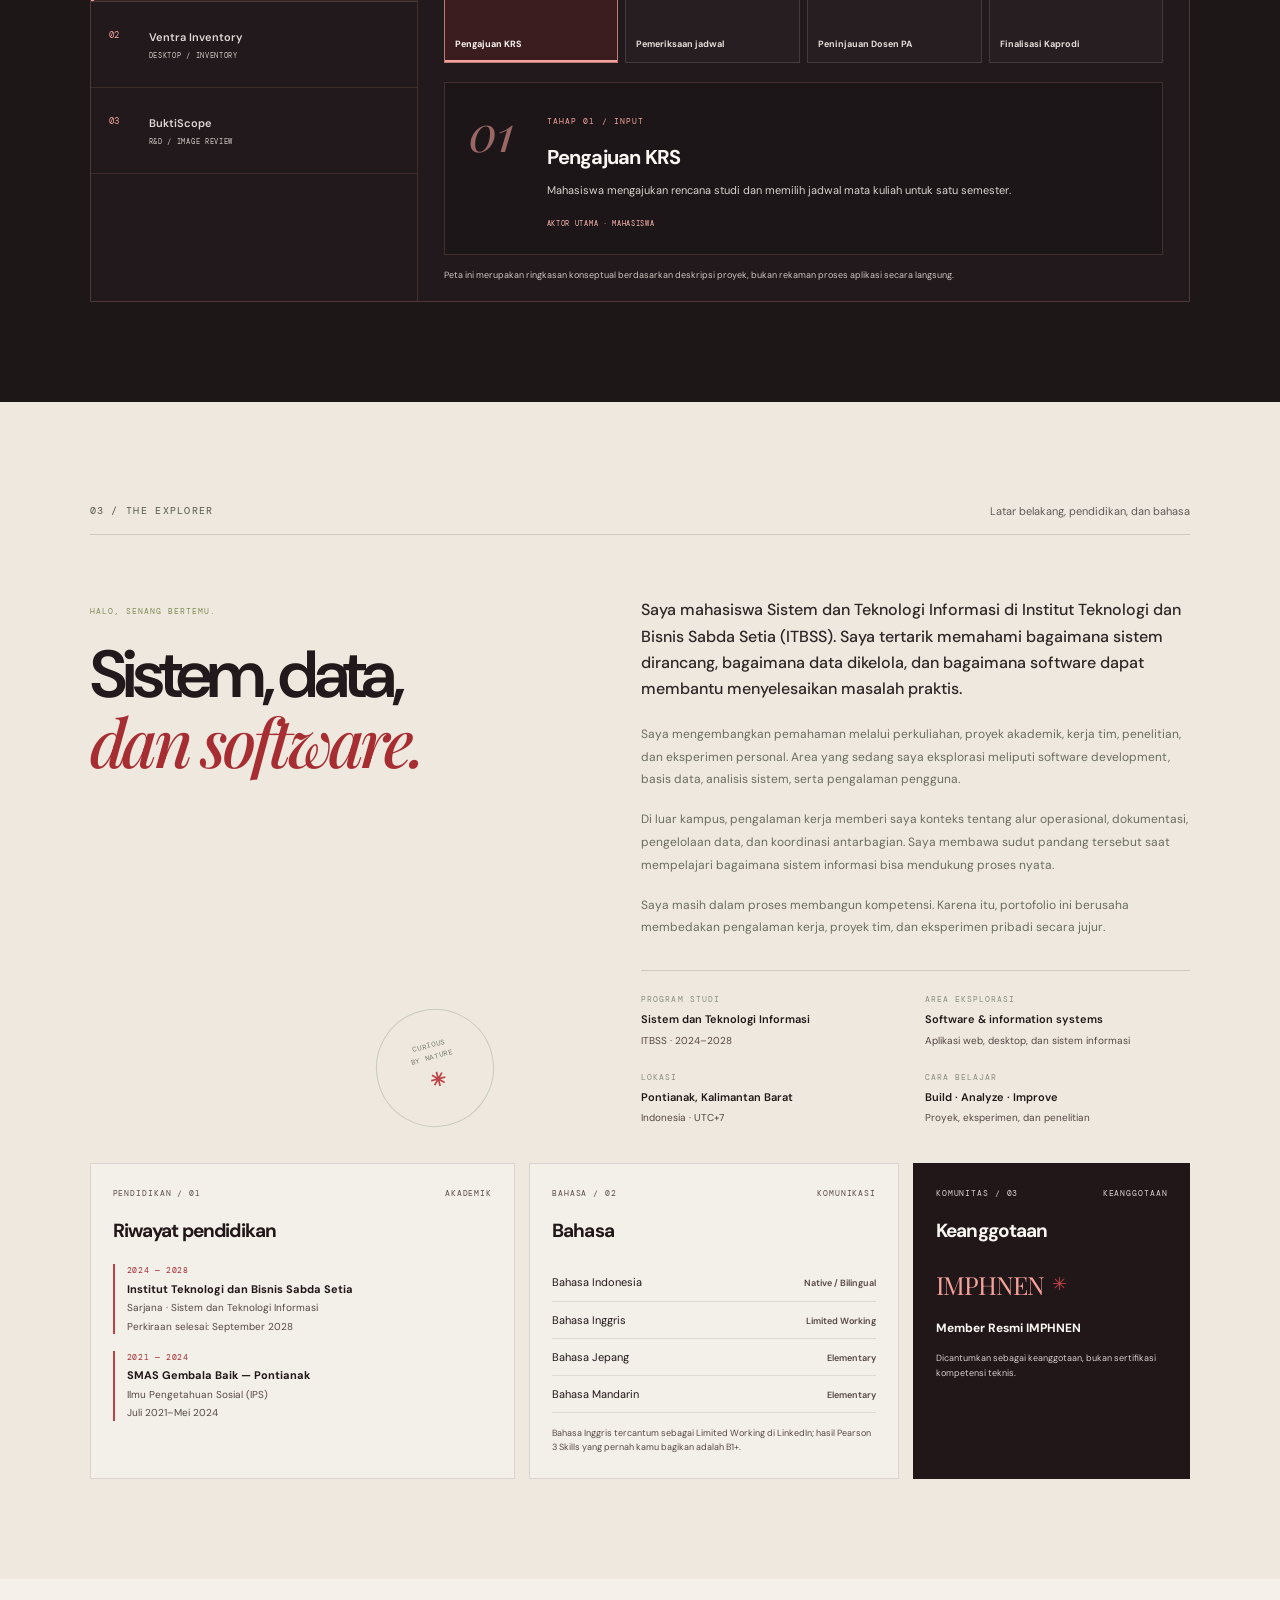
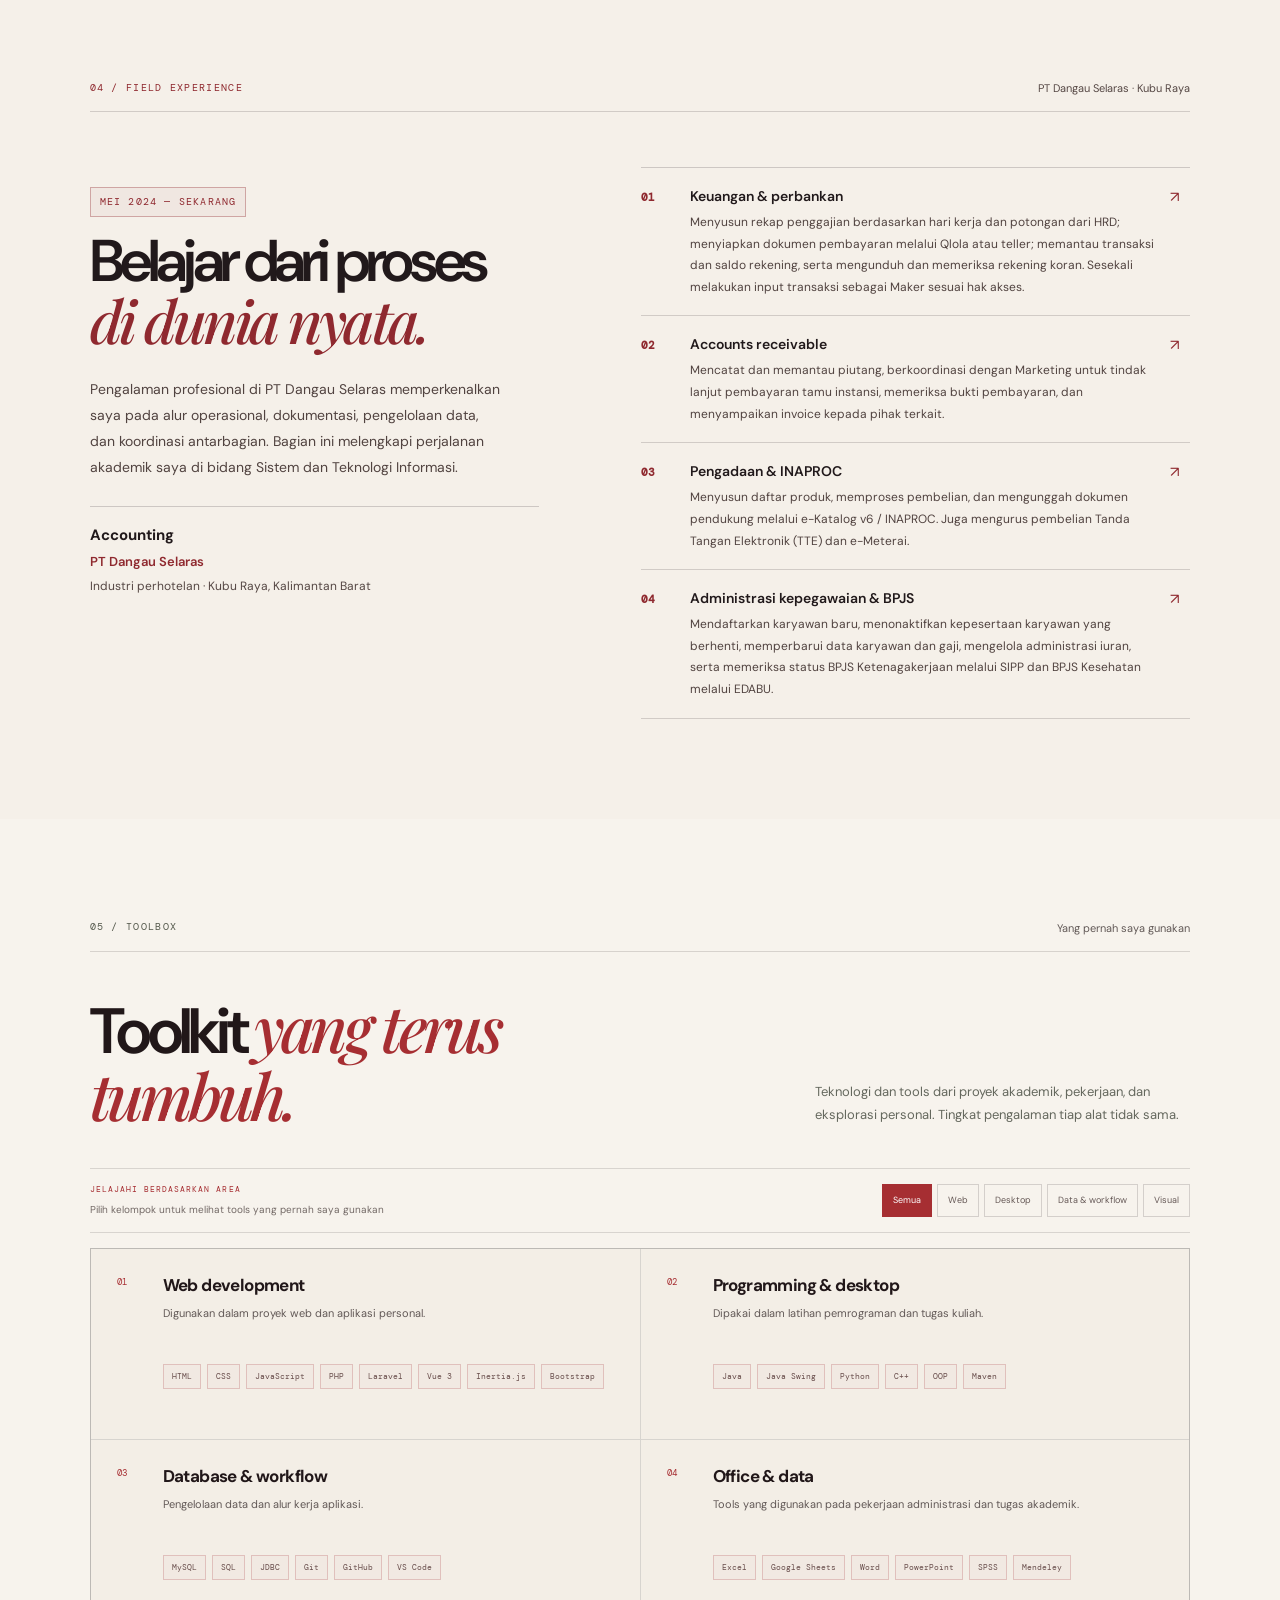
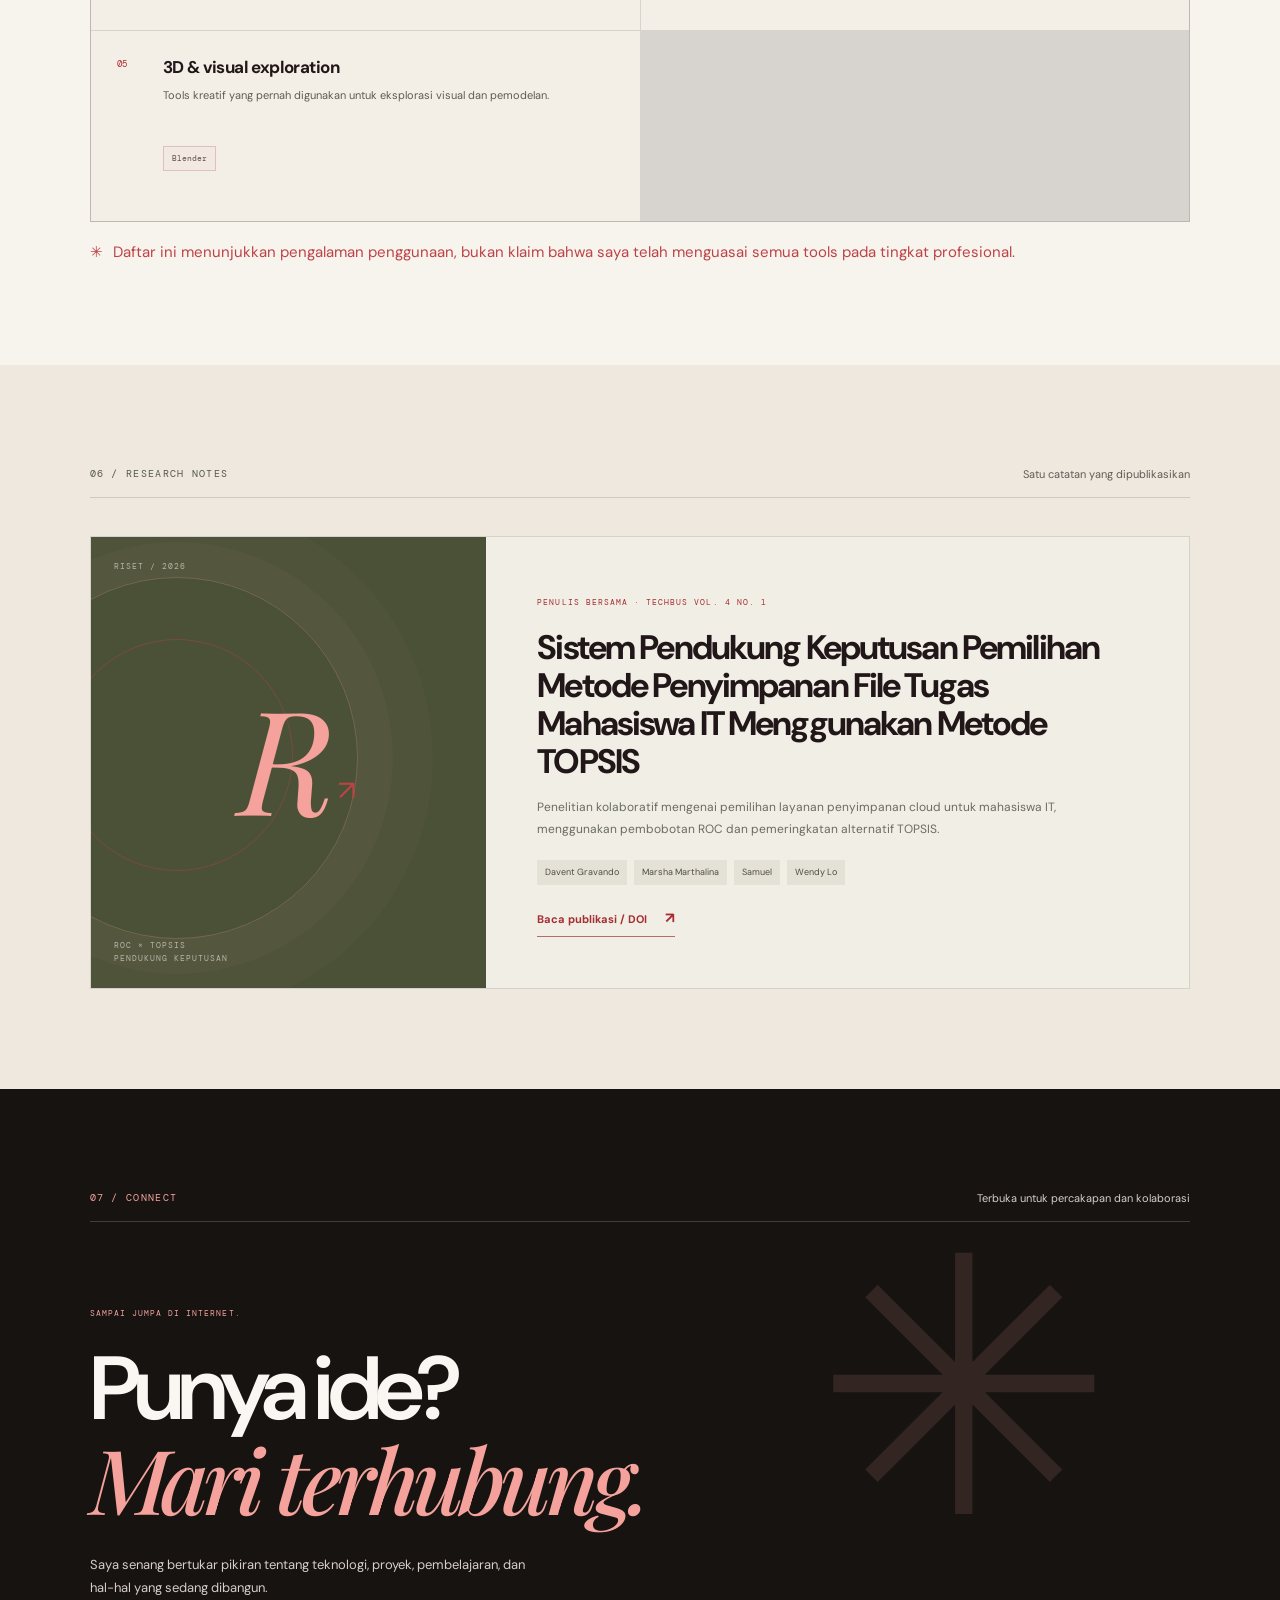
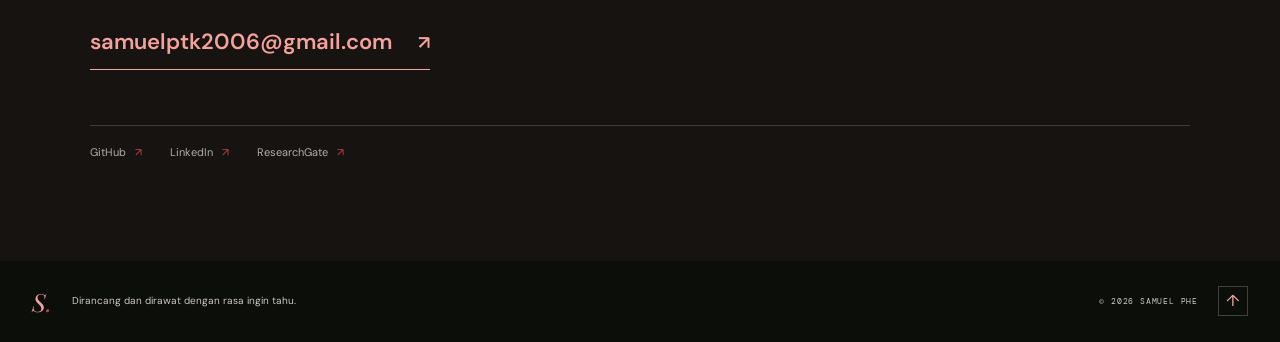
==== commit 20c8a508: "Add expandable more projects control" ====
--- a/v2/index.html
+++ b/v2/index.html
@@ -20,7 +20,7 @@
   <link rel="preconnect" href="https://fonts.gstatic.com" crossorigin>
   <link href="https://fonts.googleapis.com/css2?family=DM+Mono:wght@400;500&family=DM+Sans:wght@400;500;600;700&family=Playfair+Display:ital,wght@0,500;0,600;1,500;1,600&display=swap" rel="stylesheet">
   <link rel="stylesheet" href="styles.css?v=20261128-nav-layout-2">
-  <script src="script.js?v=20261128-nav-finish-3" defer></script>
+  <script src="script.js?v=20261128-quicknav-more-1" defer></script>
 </head>
 <body>
   <a class="skip-link" href="#main" data-i18n="skipNav">Lewati navigasi</a>
@@ -37,7 +37,7 @@
 
     <nav class="main-nav" id="main-nav" aria-label="Navigasi utama" data-i18n-aria="mainNavigation">
       <a href="#work" data-i18n-html="navWork">Karya <span>01</span></a>
-      <a href="#systems" data-i18n-html="navSystems">Systems <span>02</span></a>
+      <a href="#systems" data-i18n-html="navSystems">Sistem <span>02</span></a>
       <a href="#about" data-i18n-html="navProfile">Profil <span>03</span></a>
       <a href="#experience" data-i18n-html="navExperience">Pengalaman <span>04</span></a>
       <a href="#toolkit" data-i18n-html="navToolkit">Toolkit <span>05</span></a>
@@ -285,6 +285,9 @@
         </article>
       </div>
 
+      <div class="project-more-wrap">
+        <button class="project-more" id="project-more" type="button" aria-expanded="false" aria-controls="project-grid" data-i18n="showMoreProjects">Lihat proyek lainnya</button>
+      </div>
       <div class="empty-state" id="empty-state" role="status" hidden>Tidak ada proyek pada kategori ini.</div>
       <div class="work-bottomline"><span>END OF CURRENT SELECTION</span><span>MORE TO LEARN, MORE TO BUILD <b>↗</b></span></div>
     </section>
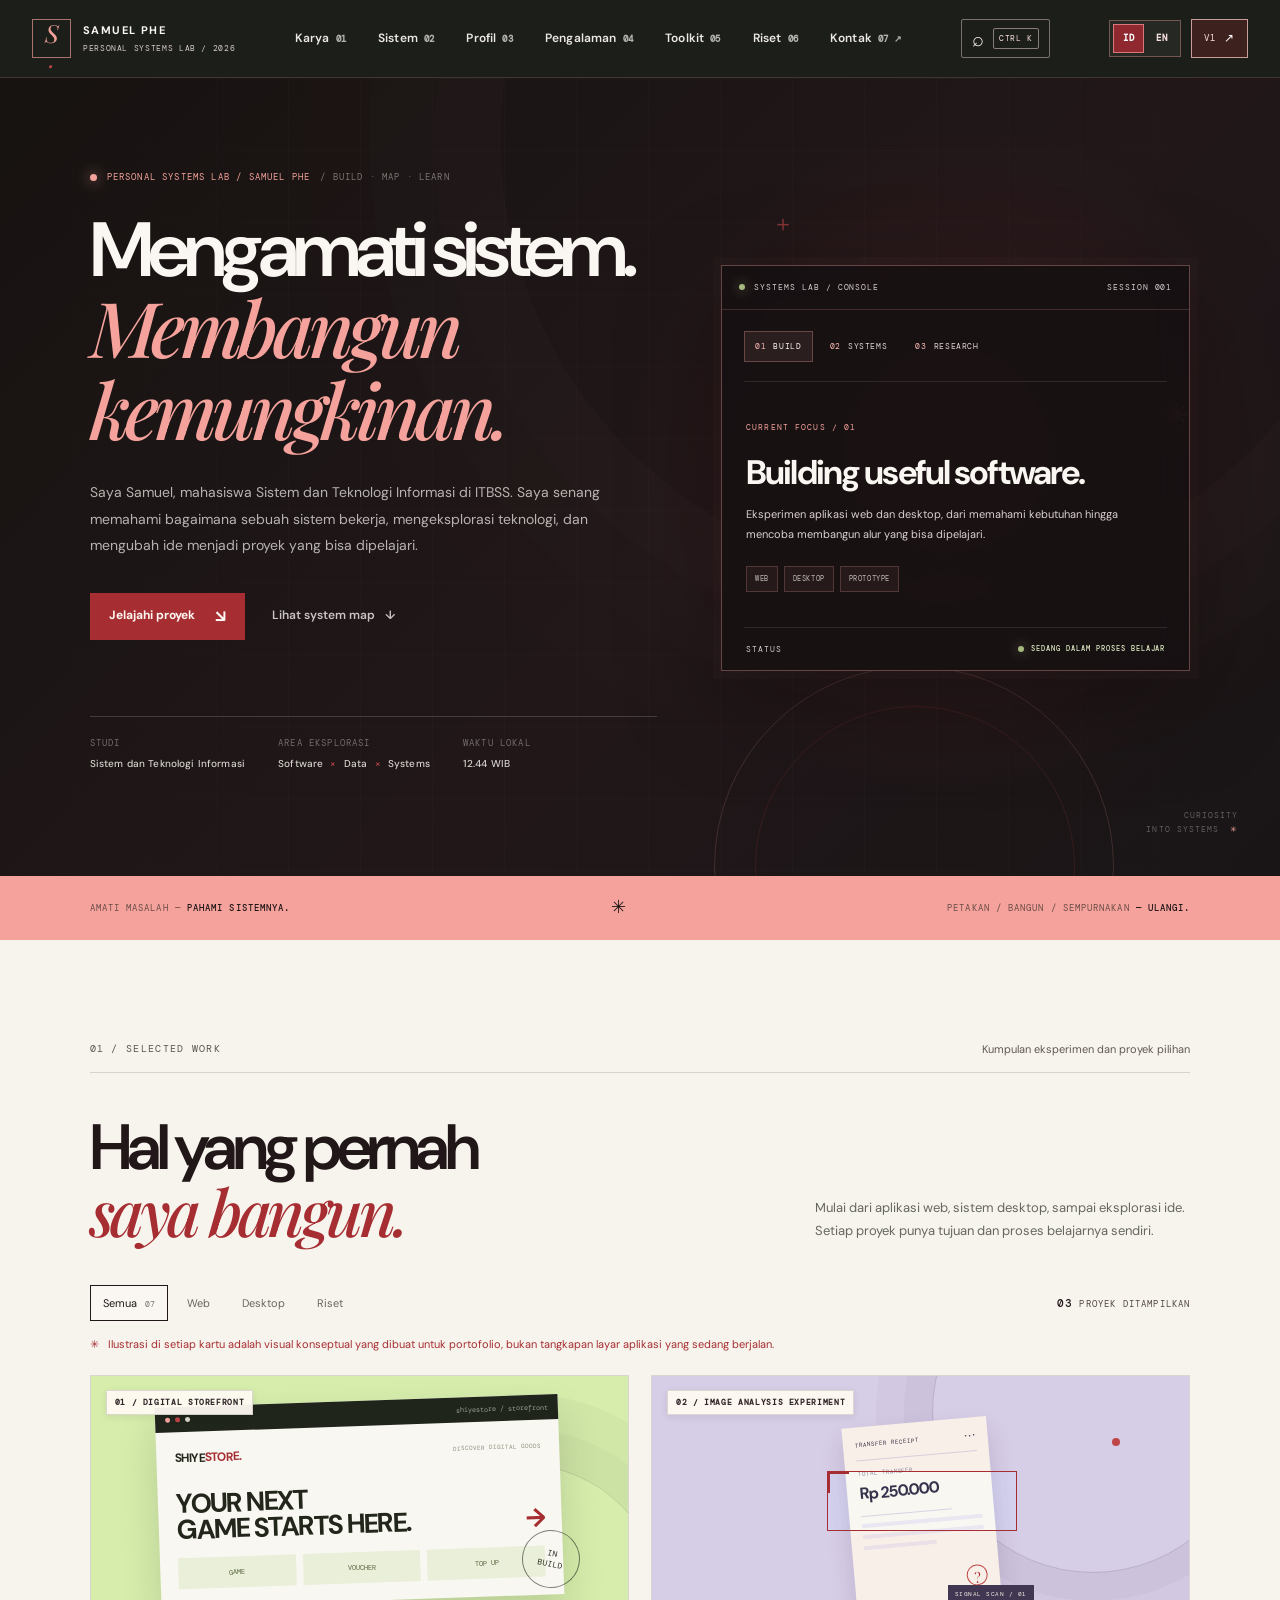
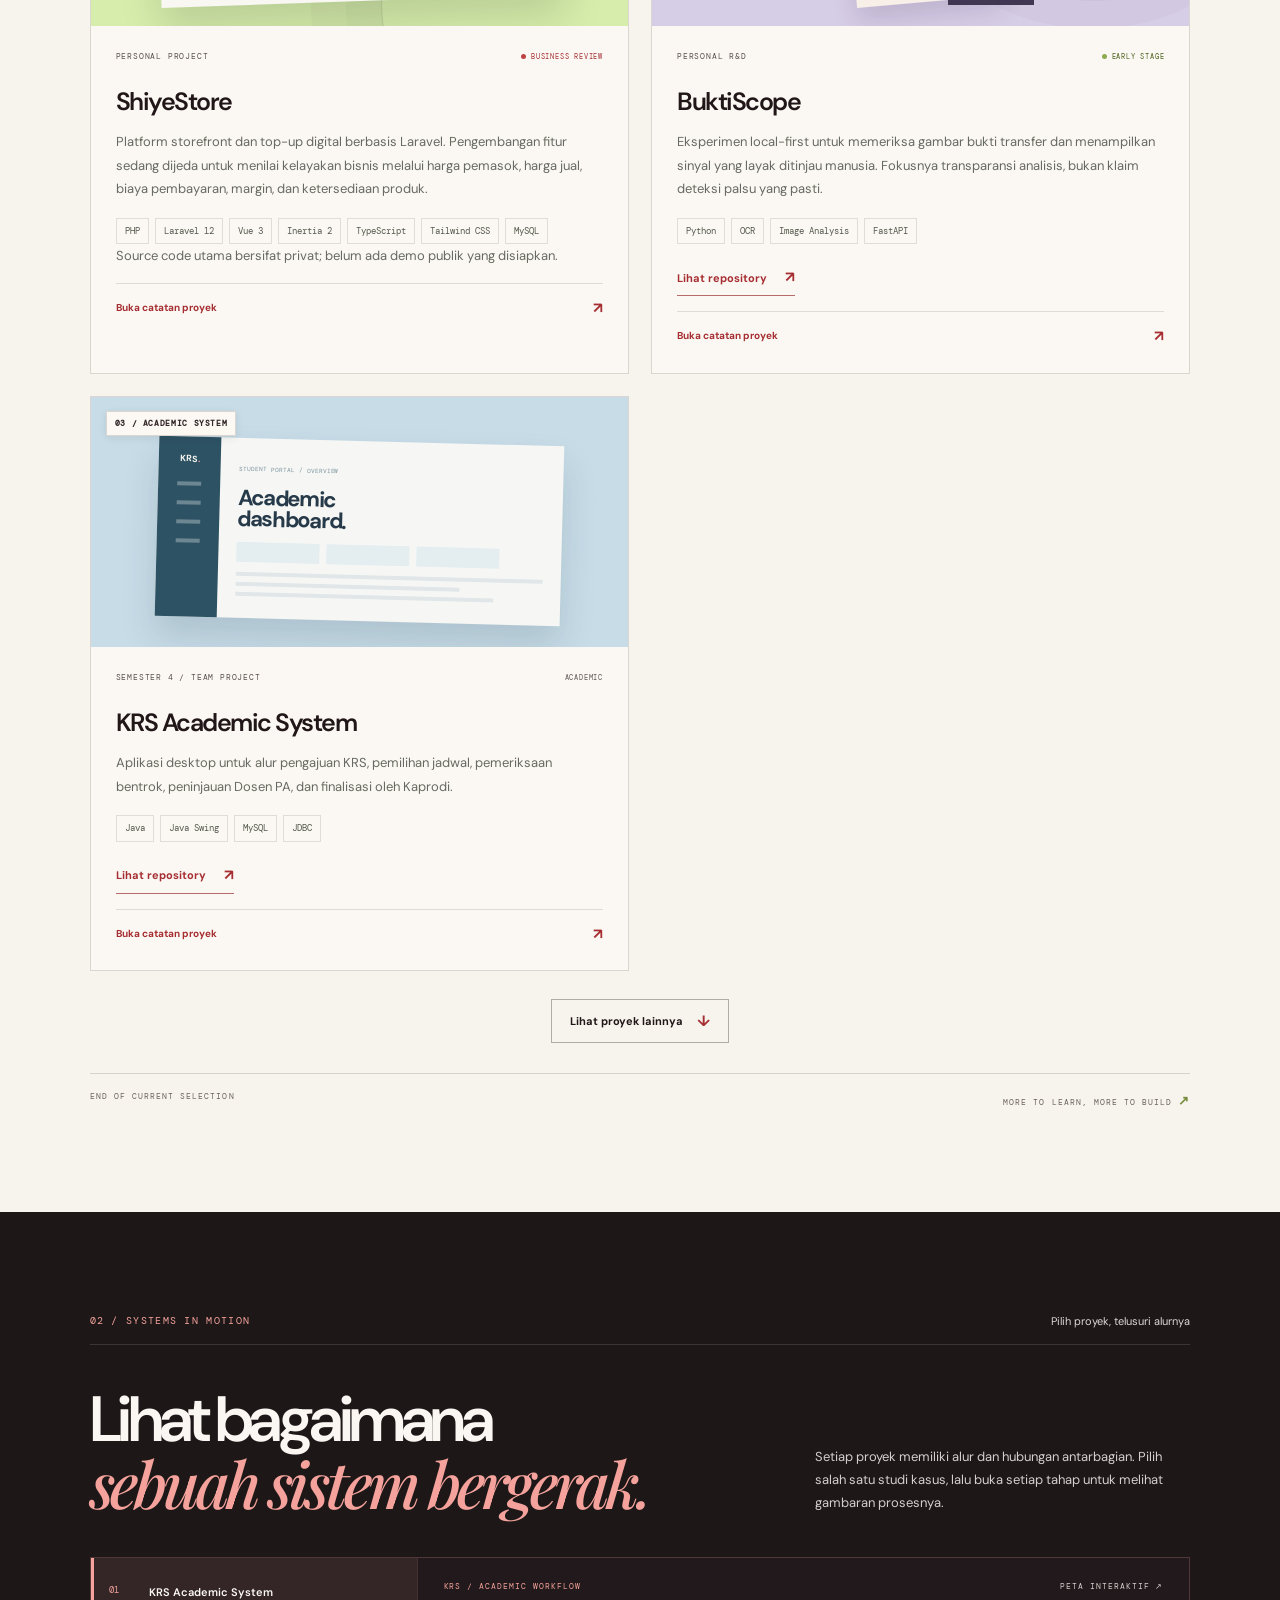
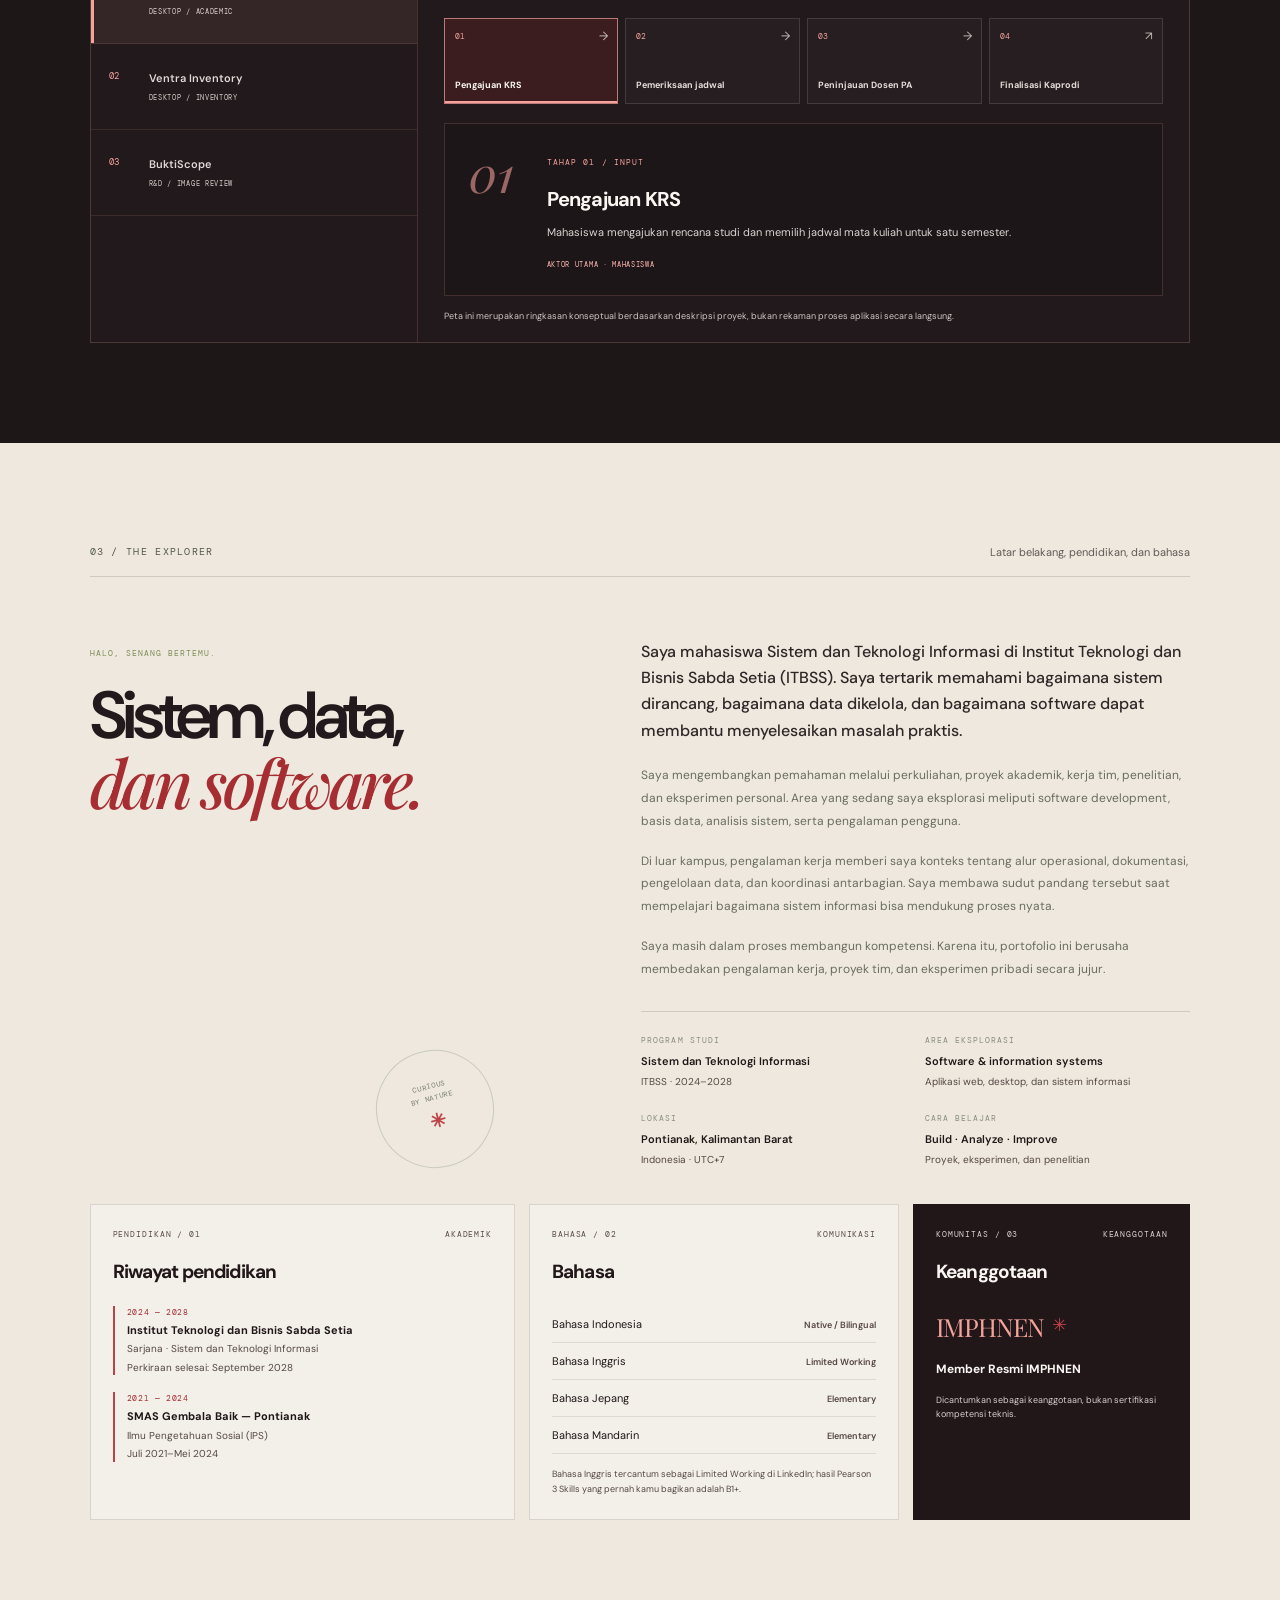
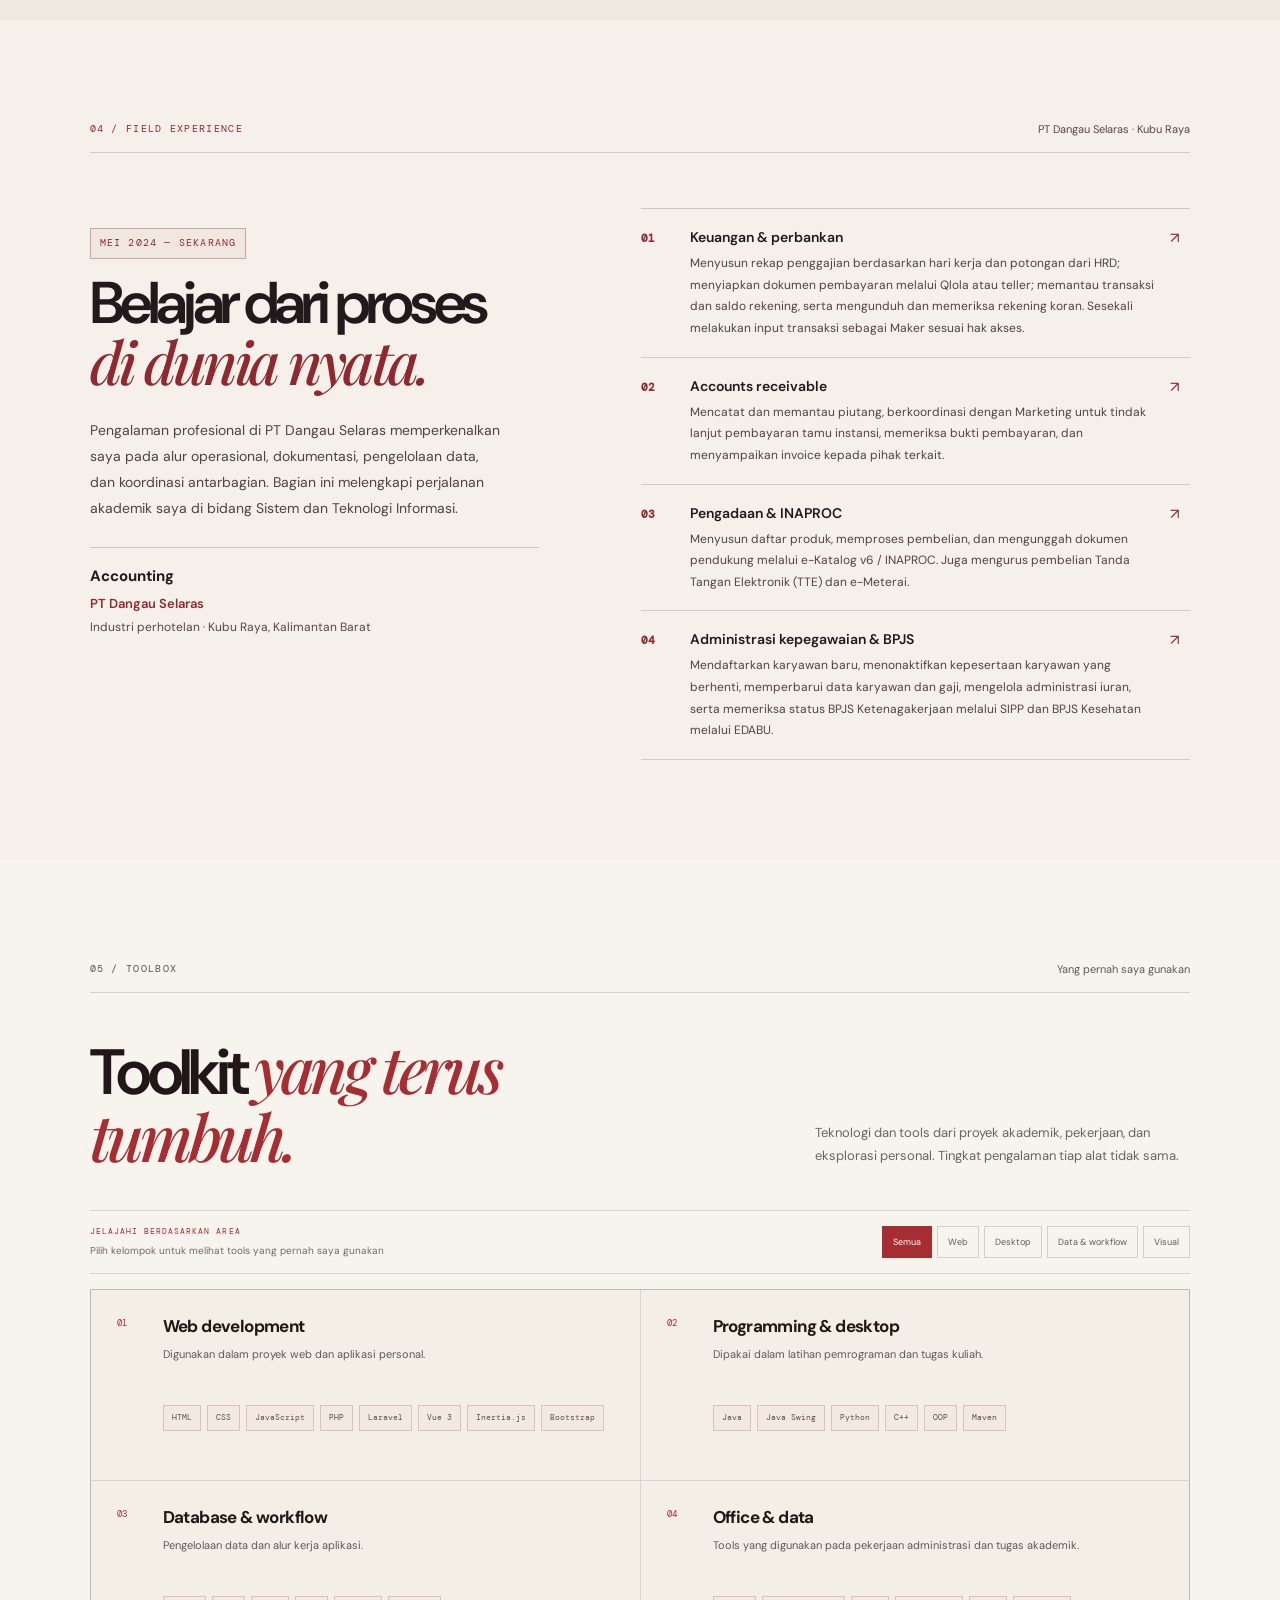
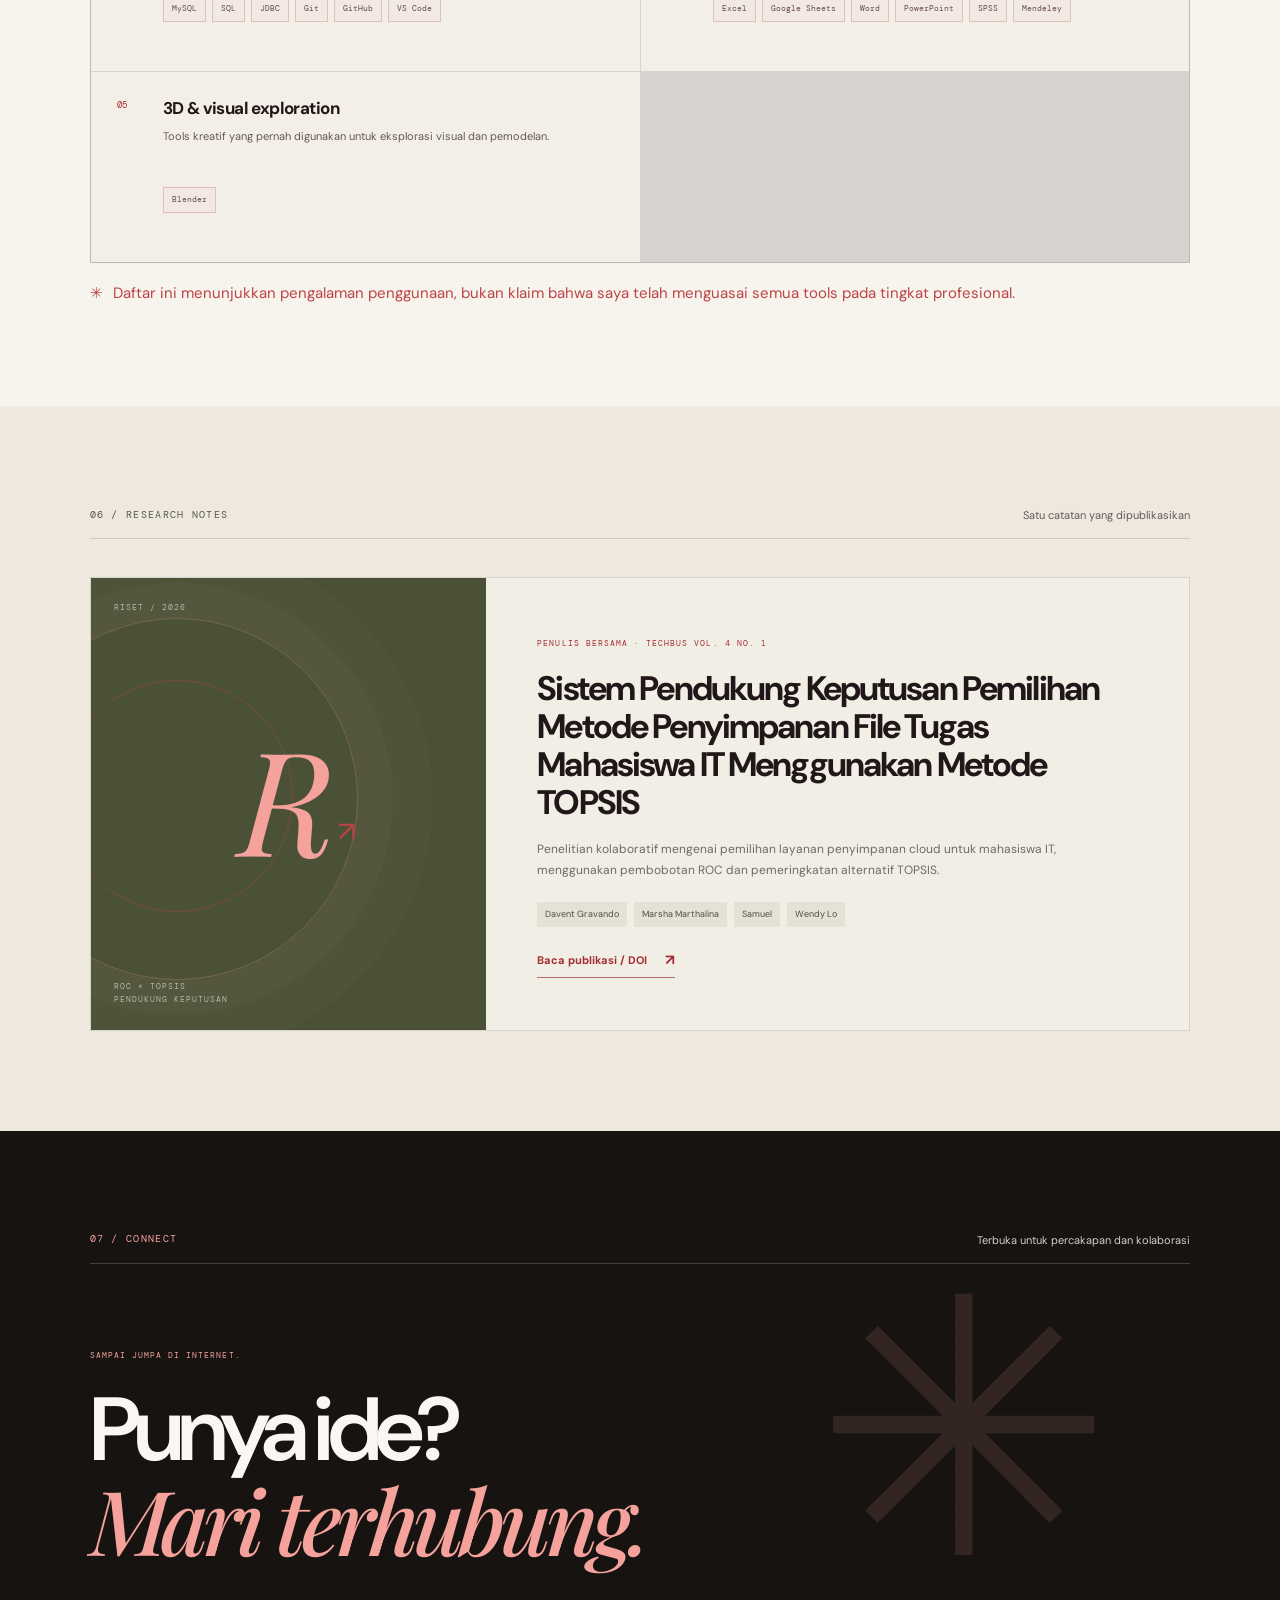
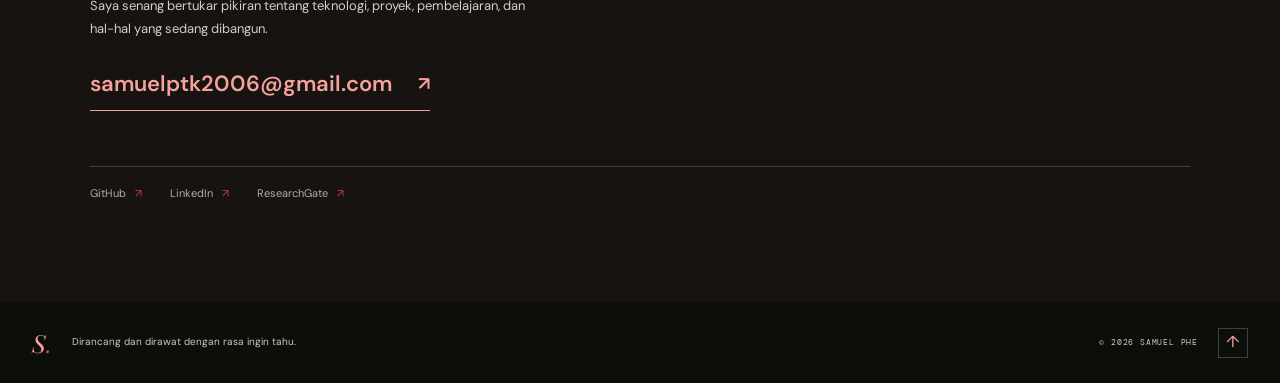
==== commit 182a0437: "Refresh portfolio assets after quick nav and projects update" ====
--- a/v2/index.html
+++ b/v2/index.html
@@ -19,8 +19,8 @@
   <link rel="preconnect" href="https://fonts.googleapis.com">
   <link rel="preconnect" href="https://fonts.gstatic.com" crossorigin>
   <link href="https://fonts.googleapis.com/css2?family=DM+Mono:wght@400;500&family=DM+Sans:wght@400;500;600;700&family=Playfair+Display:ital,wght@0,500;0,600;1,500;1,600&display=swap" rel="stylesheet">
-  <link rel="stylesheet" href="styles.css?v=20261128-nav-layout-2">
-  <script src="script.js?v=20261128-quicknav-more-1" defer></script>
+  <link rel="stylesheet" href="styles.css?v=20261128-quicknav-more-2">
+  <script src="script.js?v=20261128-quicknav-more-2" defer></script>
 </head>
 <body>
   <a class="skip-link" href="#main" data-i18n="skipNav">Lewati navigasi</a>
--- a/v2/styles.css
+++ b/v2/styles.css
@@ -338,6 +338,27 @@
 }
 .project-card:hover { border-color: rgba(23,26,21,.42); box-shadow: 0 15px 38px rgba(23,26,21,.08); transform: translateY(-4px); }
 .project-card[hidden] { display: none !important; }
+.project-more-wrap { display: flex; justify-content: center; margin: 28px 0 2px; }
+.project-more {
+  display: inline-flex;
+  min-height: 44px;
+  align-items: center;
+  justify-content: center;
+  gap: 14px;
+  padding: 0 18px;
+  border: 1px solid rgba(23,26,21,.32);
+  color: var(--ink);
+  background: transparent;
+  cursor: pointer;
+  font-size: 11px;
+  font-weight: 700;
+  transition: color .2s ease, background .2s ease, border-color .2s ease;
+}
+.project-more::after { content: "↓"; color: var(--red); font-size: 15px; transition: transform .2s ease; }
+.project-more[aria-expanded="true"]::after { content: "↑"; }
+.project-more:hover { border-color: var(--ink); color: var(--paper-light); background: var(--ink); }
+.project-more:hover::after { color: var(--red-light); }
+.project-more:focus-visible { outline: 2px solid var(--red); outline-offset: 4px; }
 .project-visual { position: relative; display: grid; min-height: 250px; place-items: center; overflow: hidden; isolation: isolate; }
 .visual-label { position: absolute; z-index: 4; top: 17px; left: 19px; color: rgba(255,255,255,.56); font-size: 8px; }
 .visual-store { background: #d6edac; }
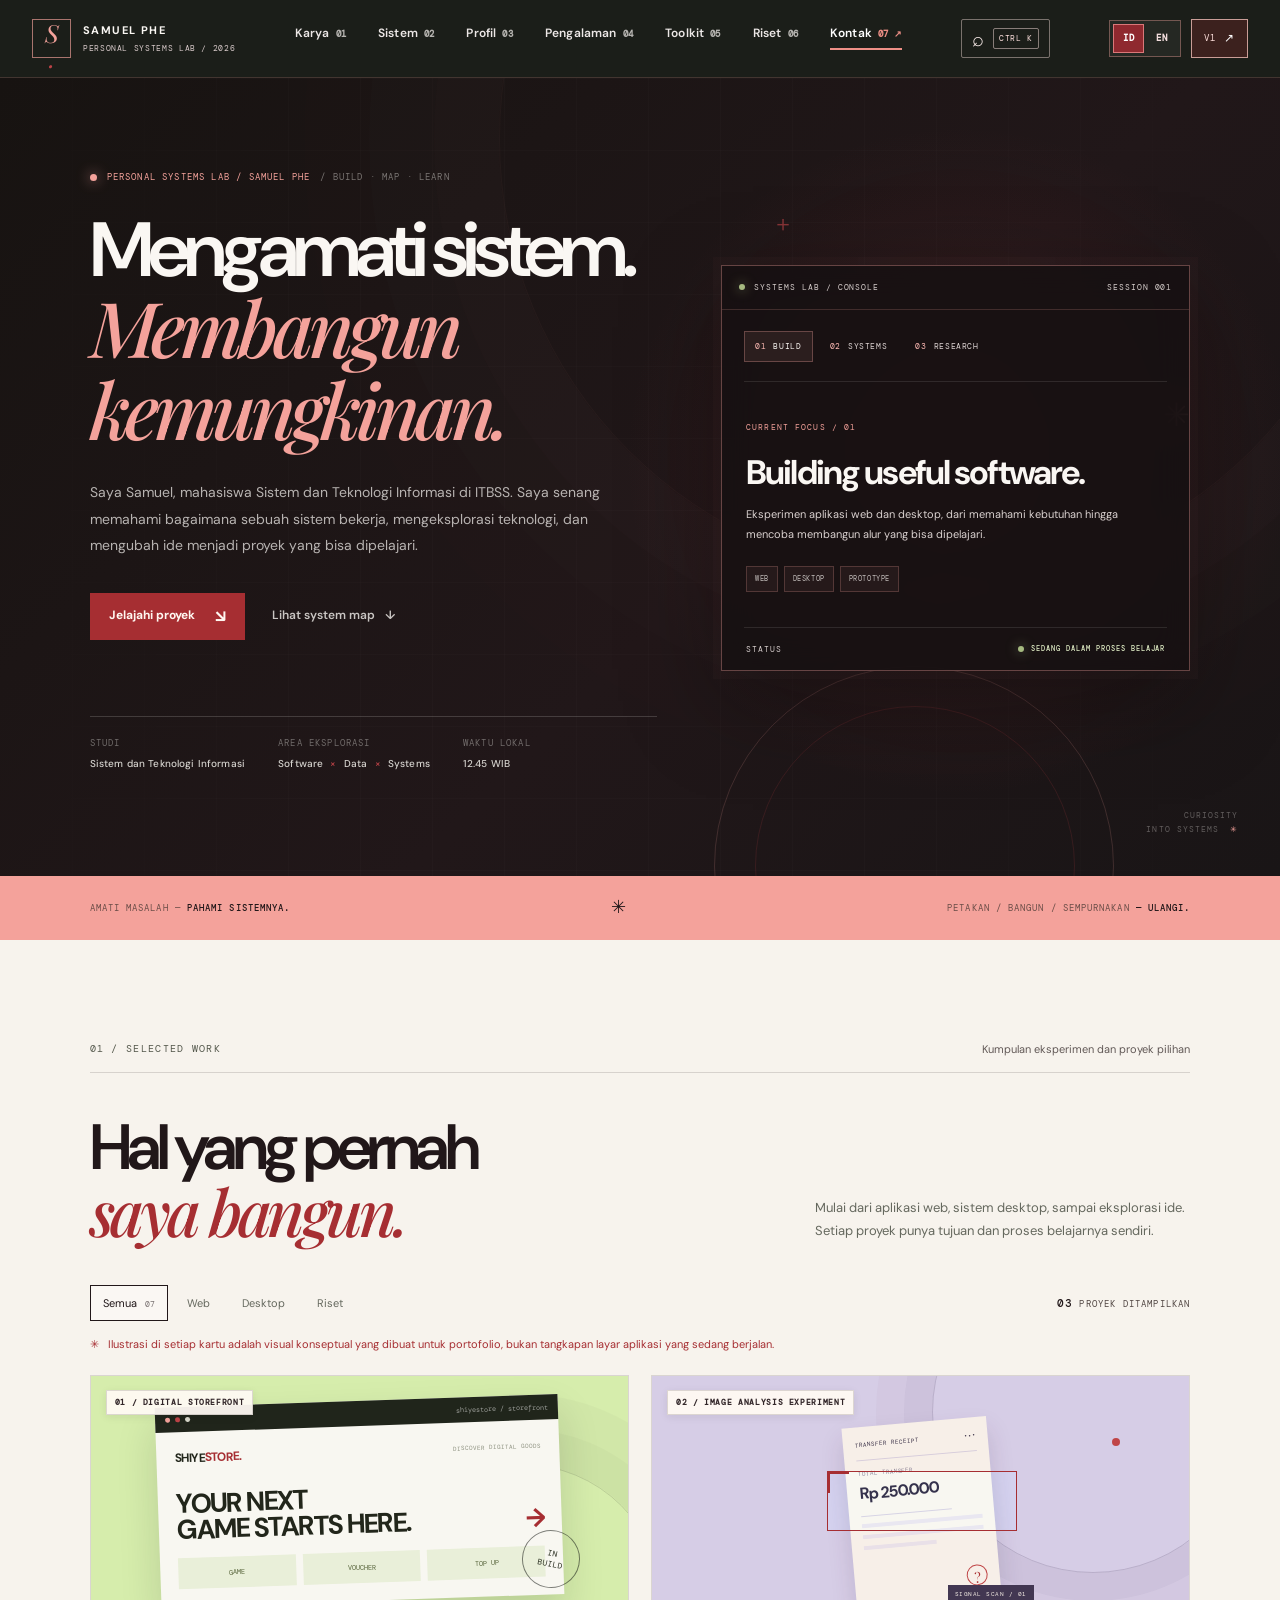
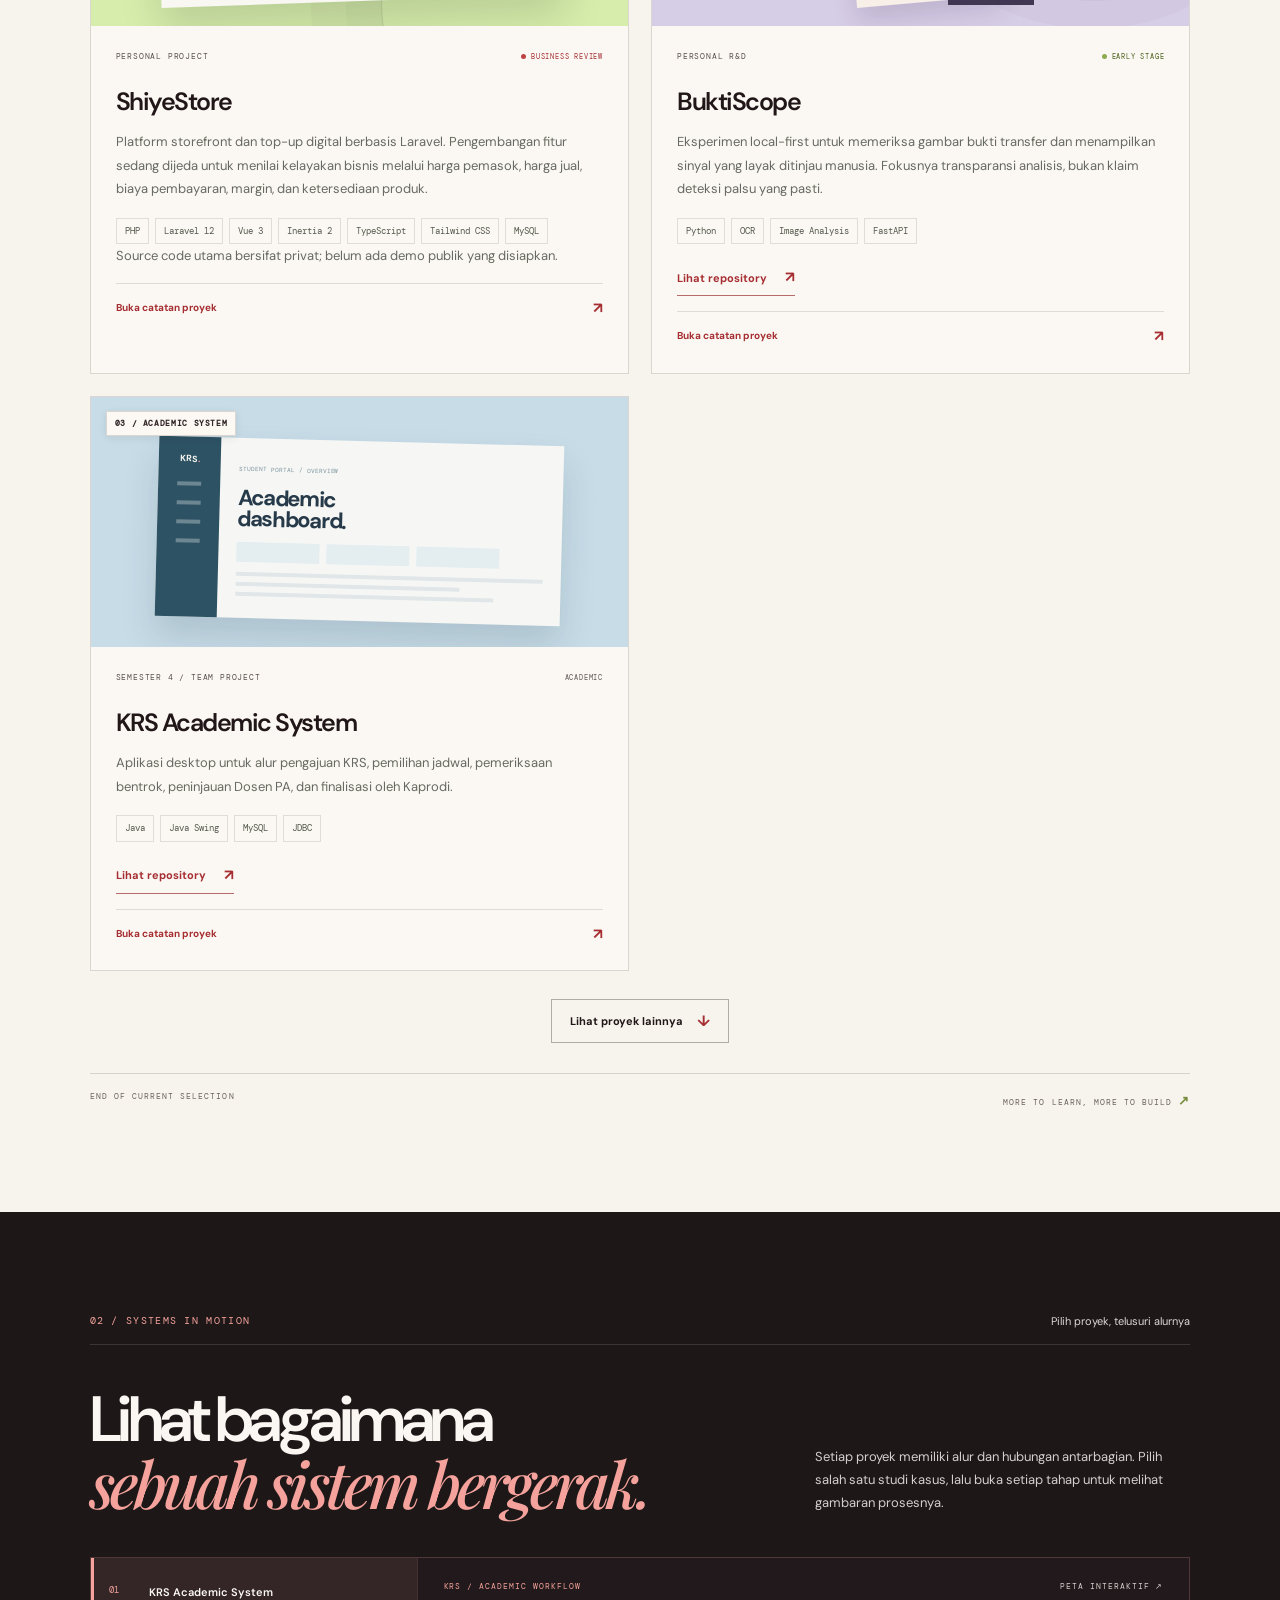
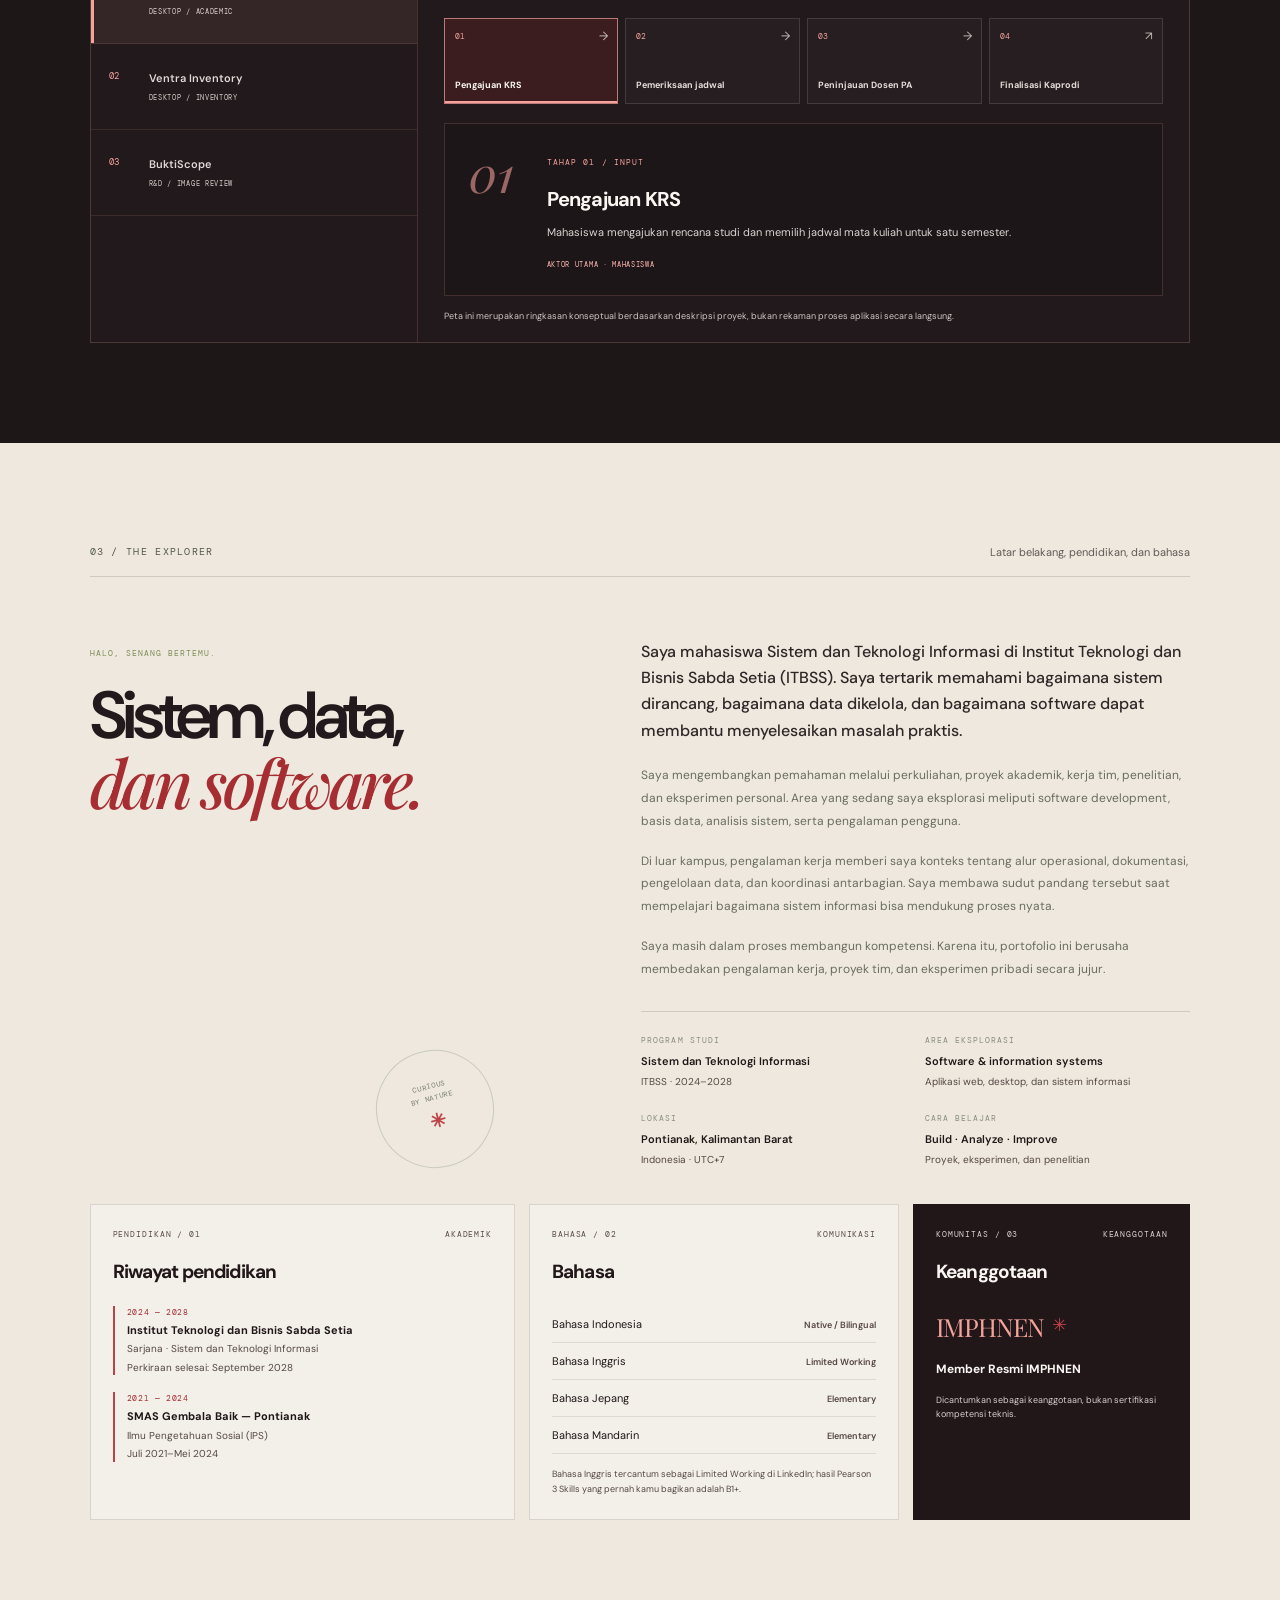
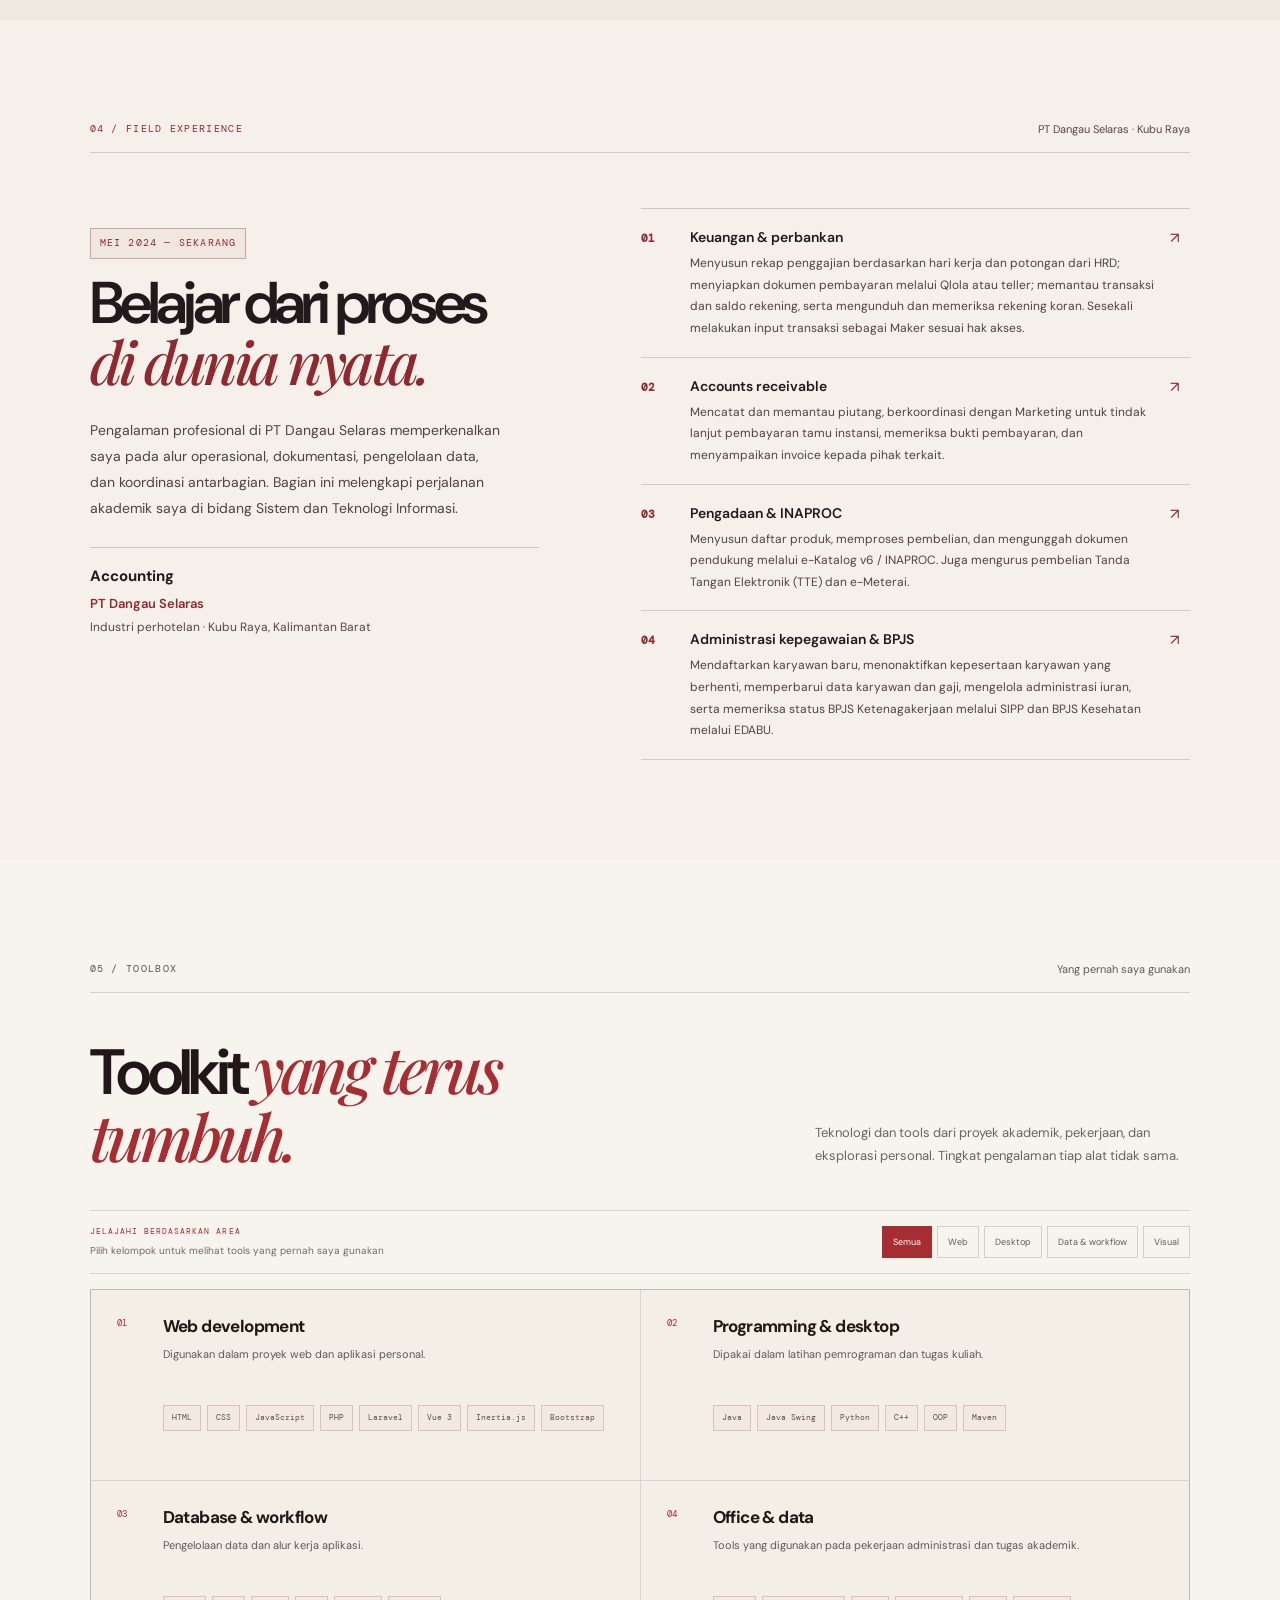
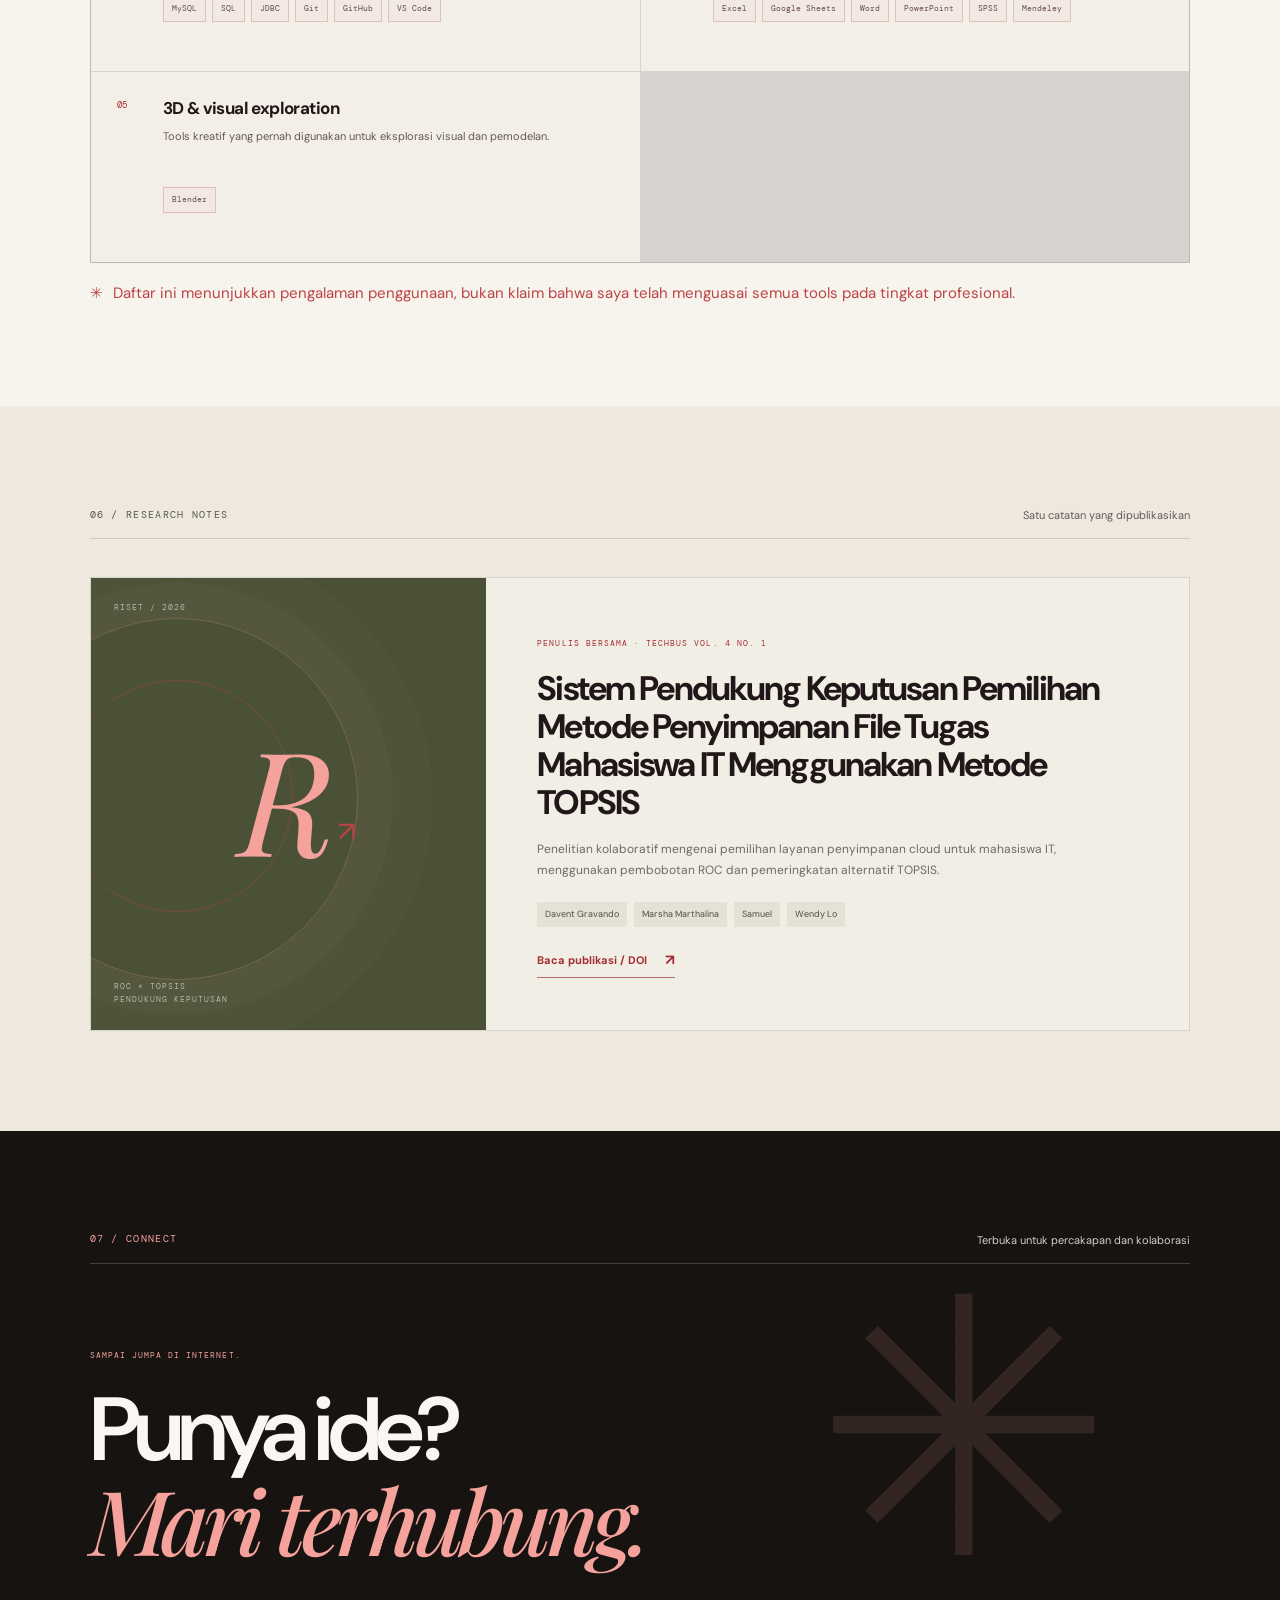
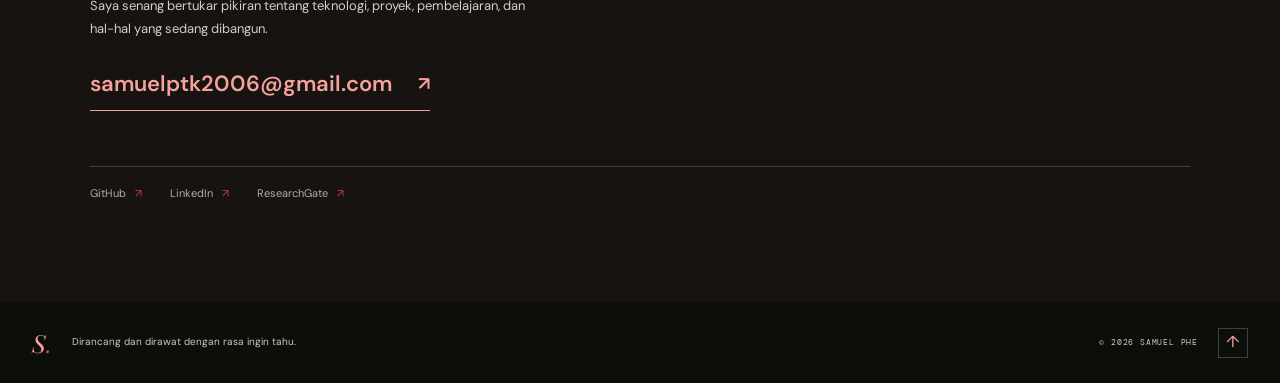
==== commit 63d9bf8e: "Refresh assets for active section navigation" ====
--- a/v2/index.html
+++ b/v2/index.html
@@ -19,8 +19,8 @@
   <link rel="preconnect" href="https://fonts.googleapis.com">
   <link rel="preconnect" href="https://fonts.gstatic.com" crossorigin>
   <link href="https://fonts.googleapis.com/css2?family=DM+Mono:wght@400;500&family=DM+Sans:wght@400;500;600;700&family=Playfair+Display:ital,wght@0,500;0,600;1,500;1,600&display=swap" rel="stylesheet">
-  <link rel="stylesheet" href="styles.css?v=20261128-quicknav-more-2">
-  <script src="script.js?v=20261128-quicknav-more-2" defer></script>
+  <link rel="stylesheet" href="styles.css?v=20261128-nav-active-1">
+  <script src="script.js?v=20261128-nav-active-1" defer></script>
 </head>
 <body>
   <a class="skip-link" href="#main" data-i18n="skipNav">Lewati navigasi</a>
--- a/v2/styles.css
+++ b/v2/styles.css
@@ -1366,3 +1366,41 @@
   .experience-role small { font-size: 11px; }
 }
 
+
+
+/* Section-aware navigation indicator: each destination has its own accent colour. */
+.main-nav a {
+  position: relative;
+  padding-bottom: 10px;
+  --nav-accent: #f4a29b;
+  transition: color .2s ease;
+}
+.main-nav a[href="#systems"] { --nav-accent: #e7bd71; }
+.main-nav a[href="#about"] { --nav-accent: #a8c69a; }
+.main-nav a[href="#experience"] { --nav-accent: #8ebfe1; }
+.main-nav a[href="#toolkit"] { --nav-accent: #c5a0df; }
+.main-nav a[href="#notes"] { --nav-accent: #80c9c0; }
+.main-nav a[href="#contact"] { --nav-accent: #ee8f86; }
+.main-nav a::after {
+  position: absolute;
+  right: 0;
+  bottom: 3px;
+  left: 0;
+  height: 2px;
+  background: var(--nav-accent);
+  content: "";
+  transform: scaleX(0);
+  transform-origin: left;
+  transition: transform .25s ease;
+}
+.main-nav a[aria-current="location"] { color: #fff; }
+.main-nav a[aria-current="location"] span { color: var(--nav-accent); }
+.main-nav a[aria-current="location"]::after { transform: scaleX(1); }
+.main-nav a:hover::after, .main-nav a:focus-visible::after { transform: scaleX(1); }
+@media (max-width: 1050px) {
+  .main-nav a { padding-bottom: 12px; }
+  .main-nav a::after { right: auto; bottom: -1px; width: 42px; }
+}
+@media (prefers-reduced-motion: reduce) {
+  .main-nav a::after { transition: none; }
+}
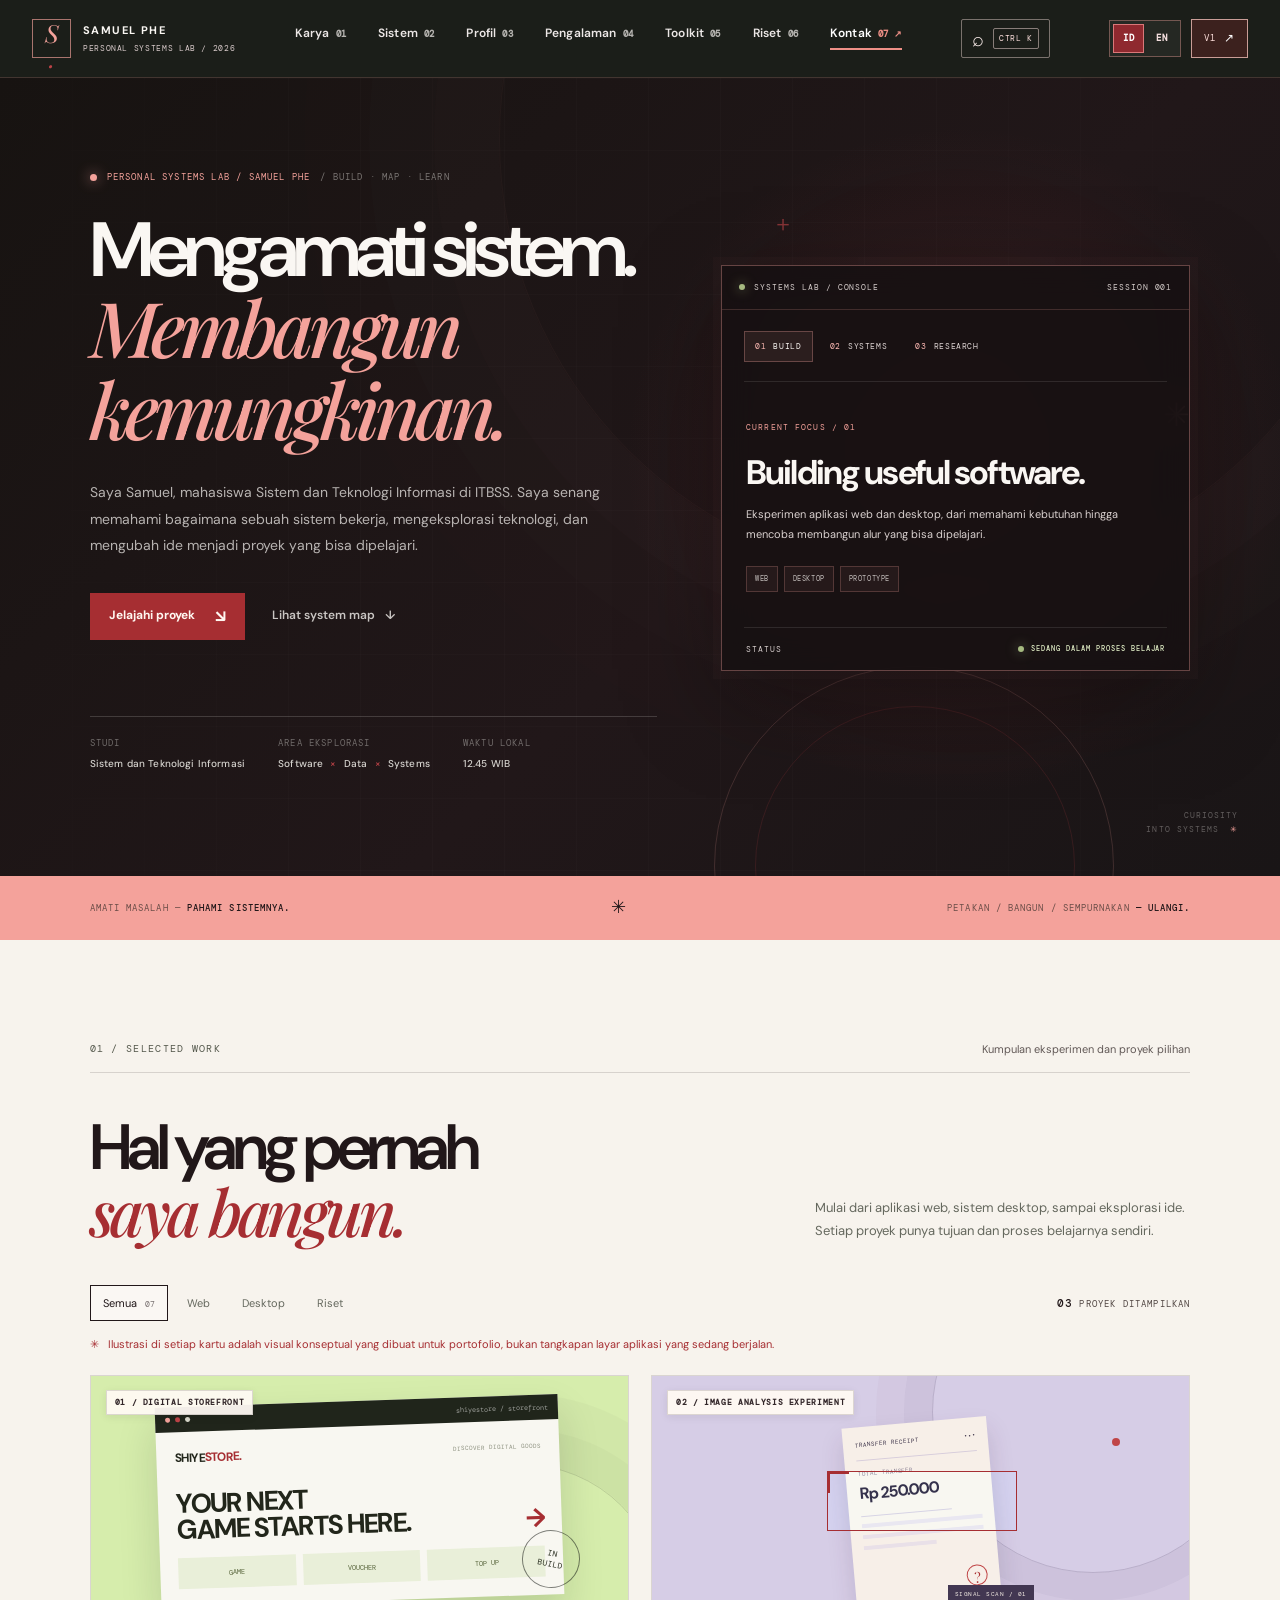
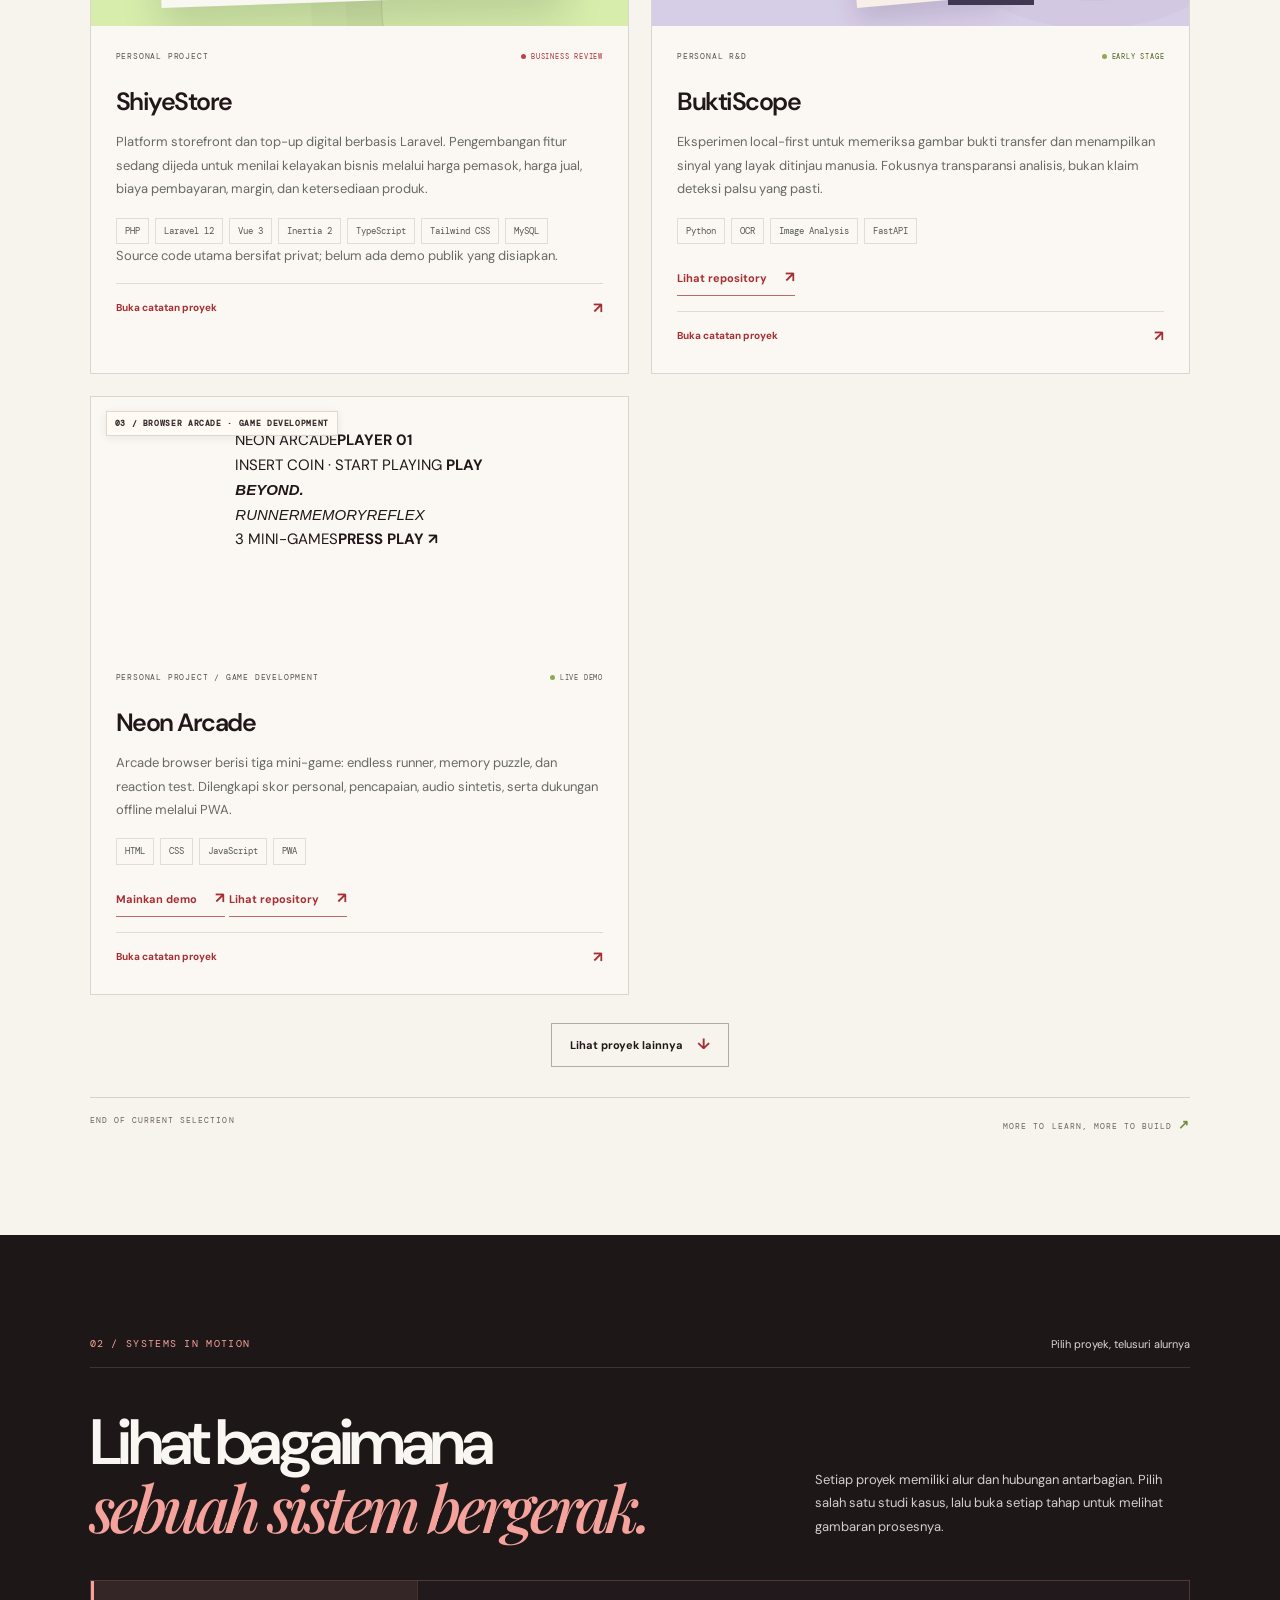
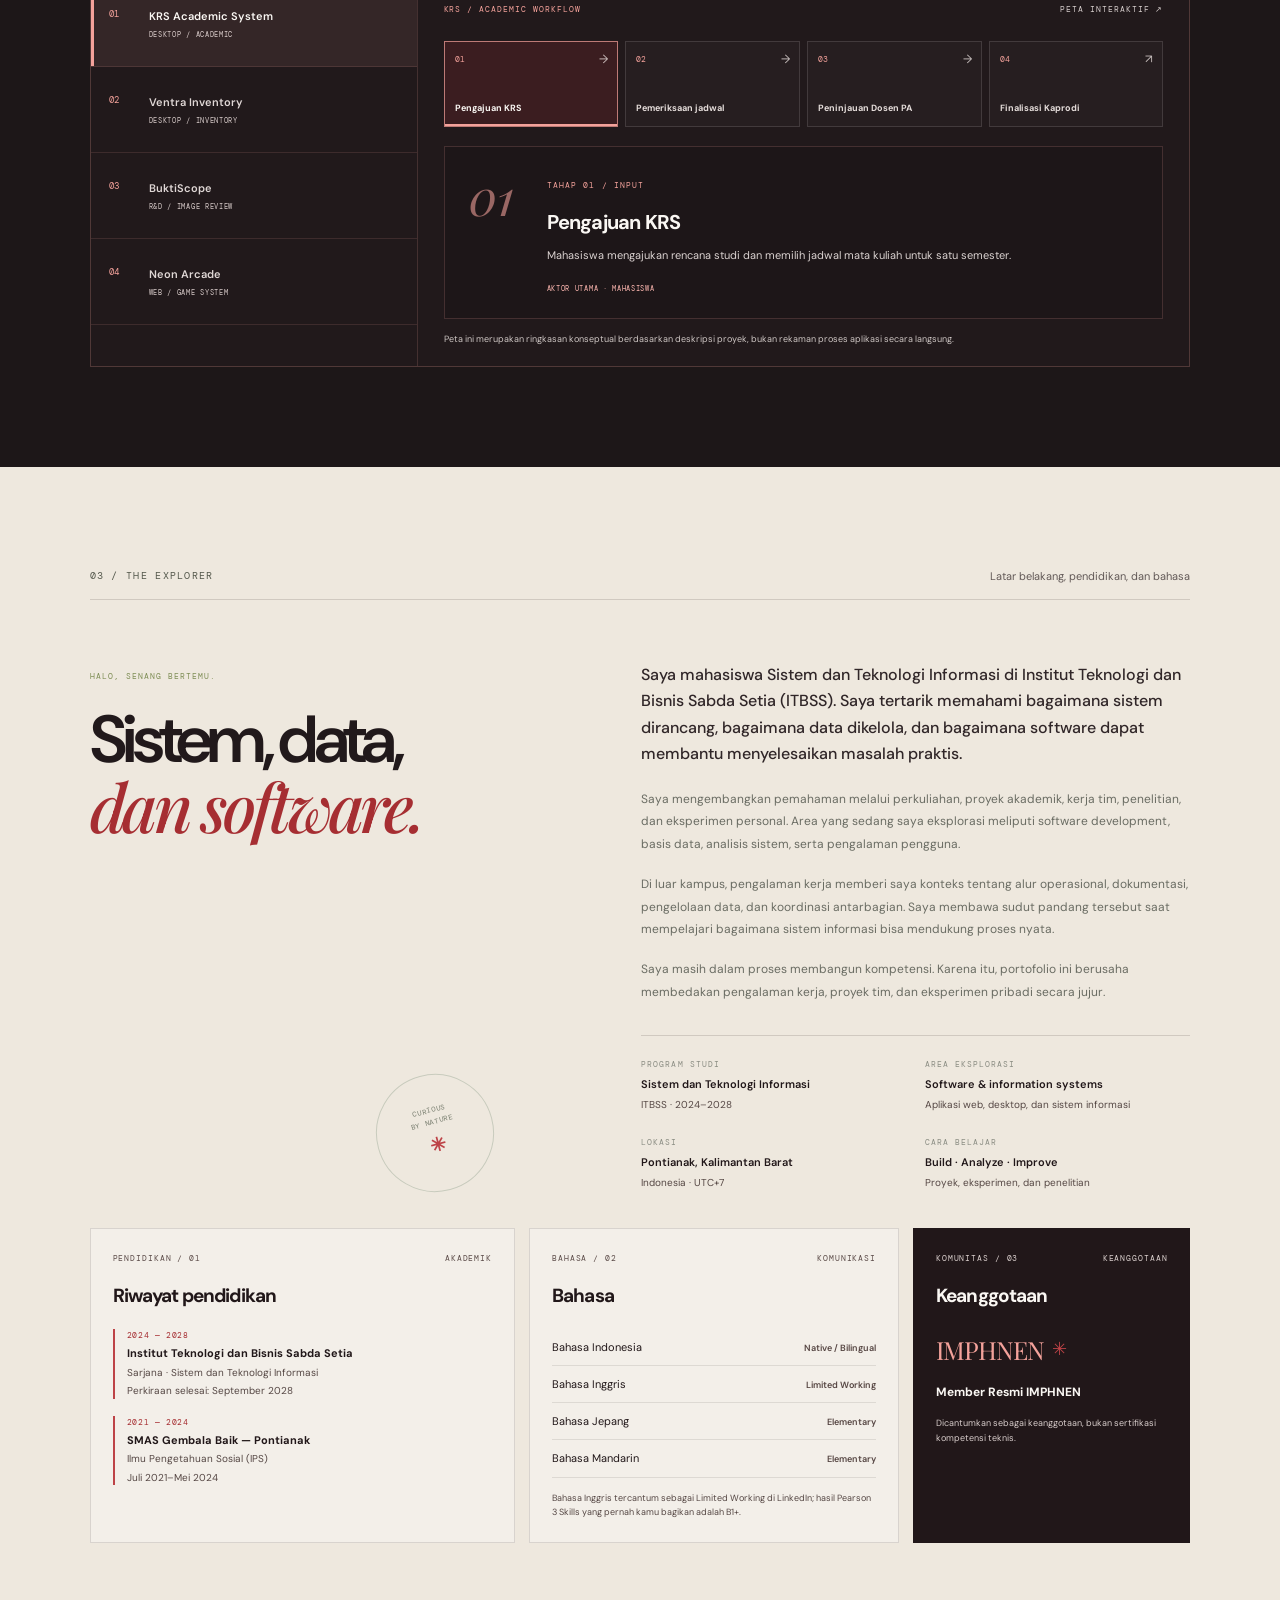
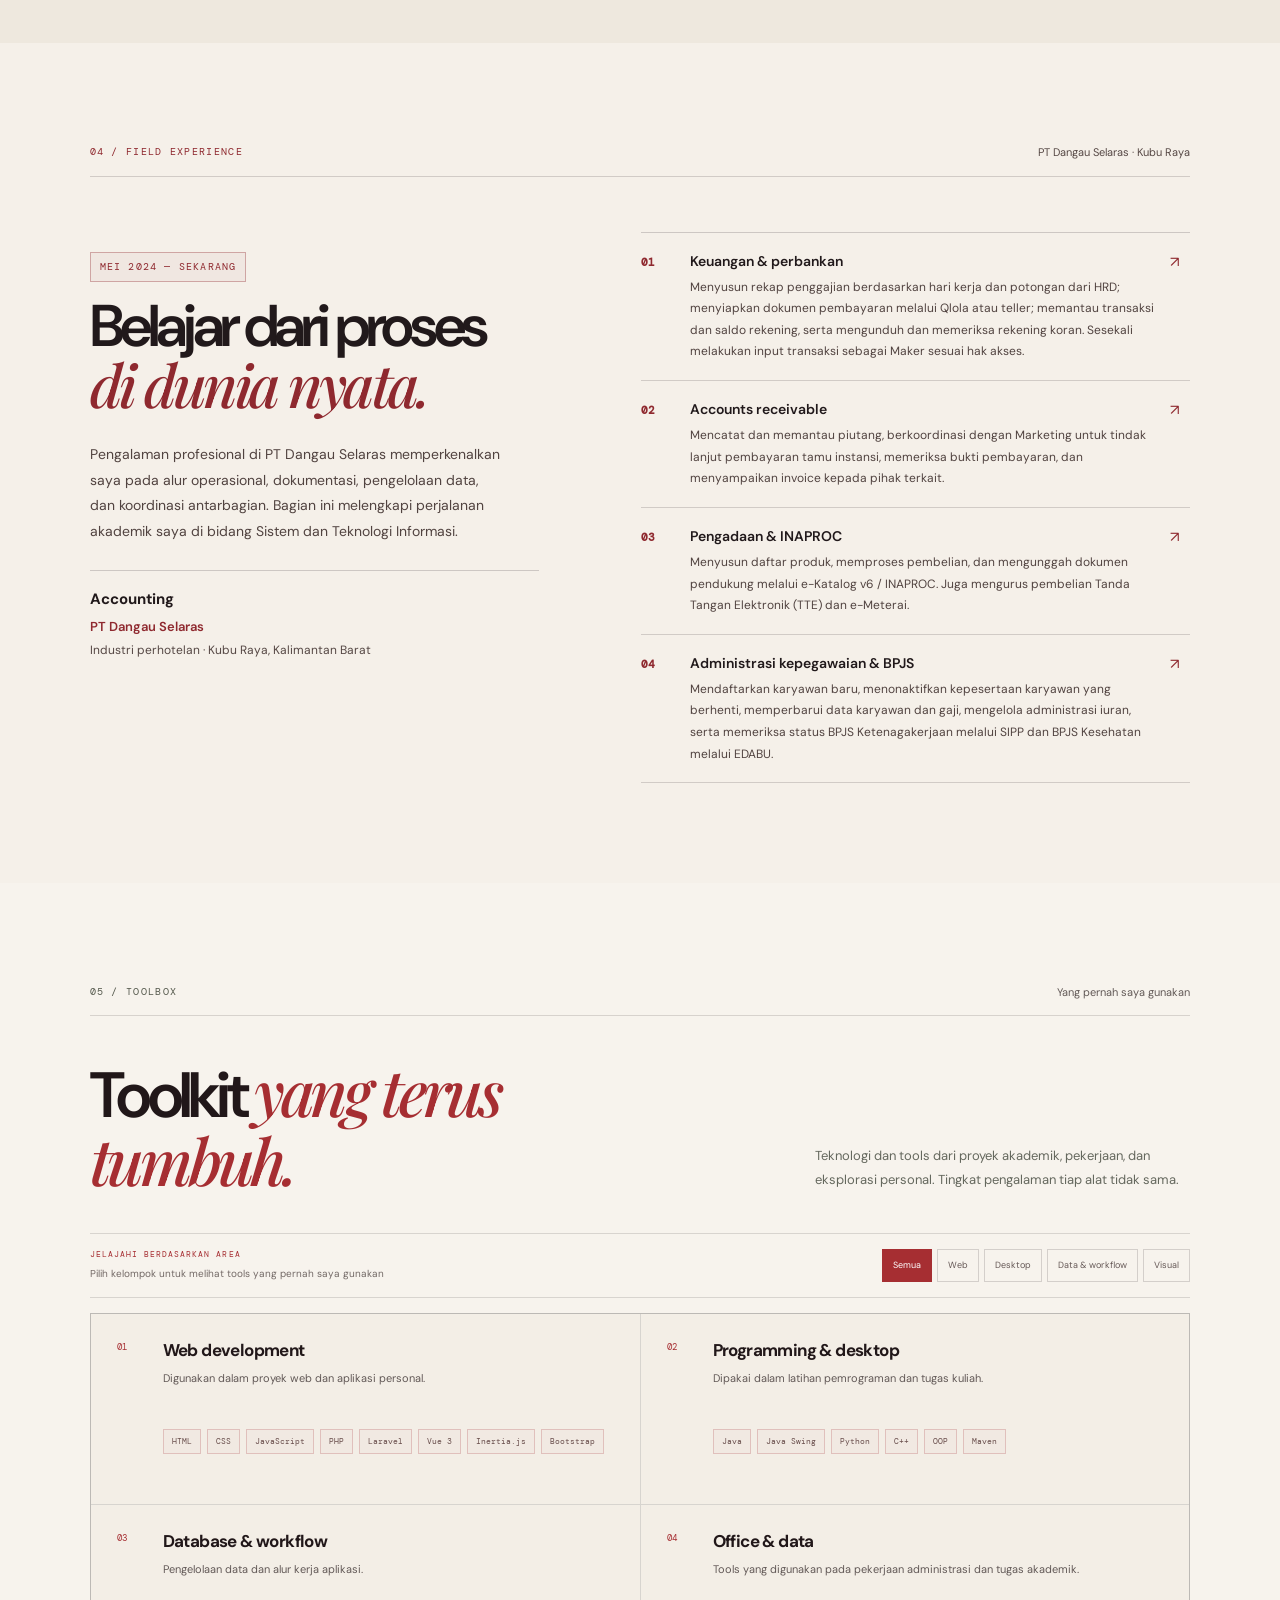
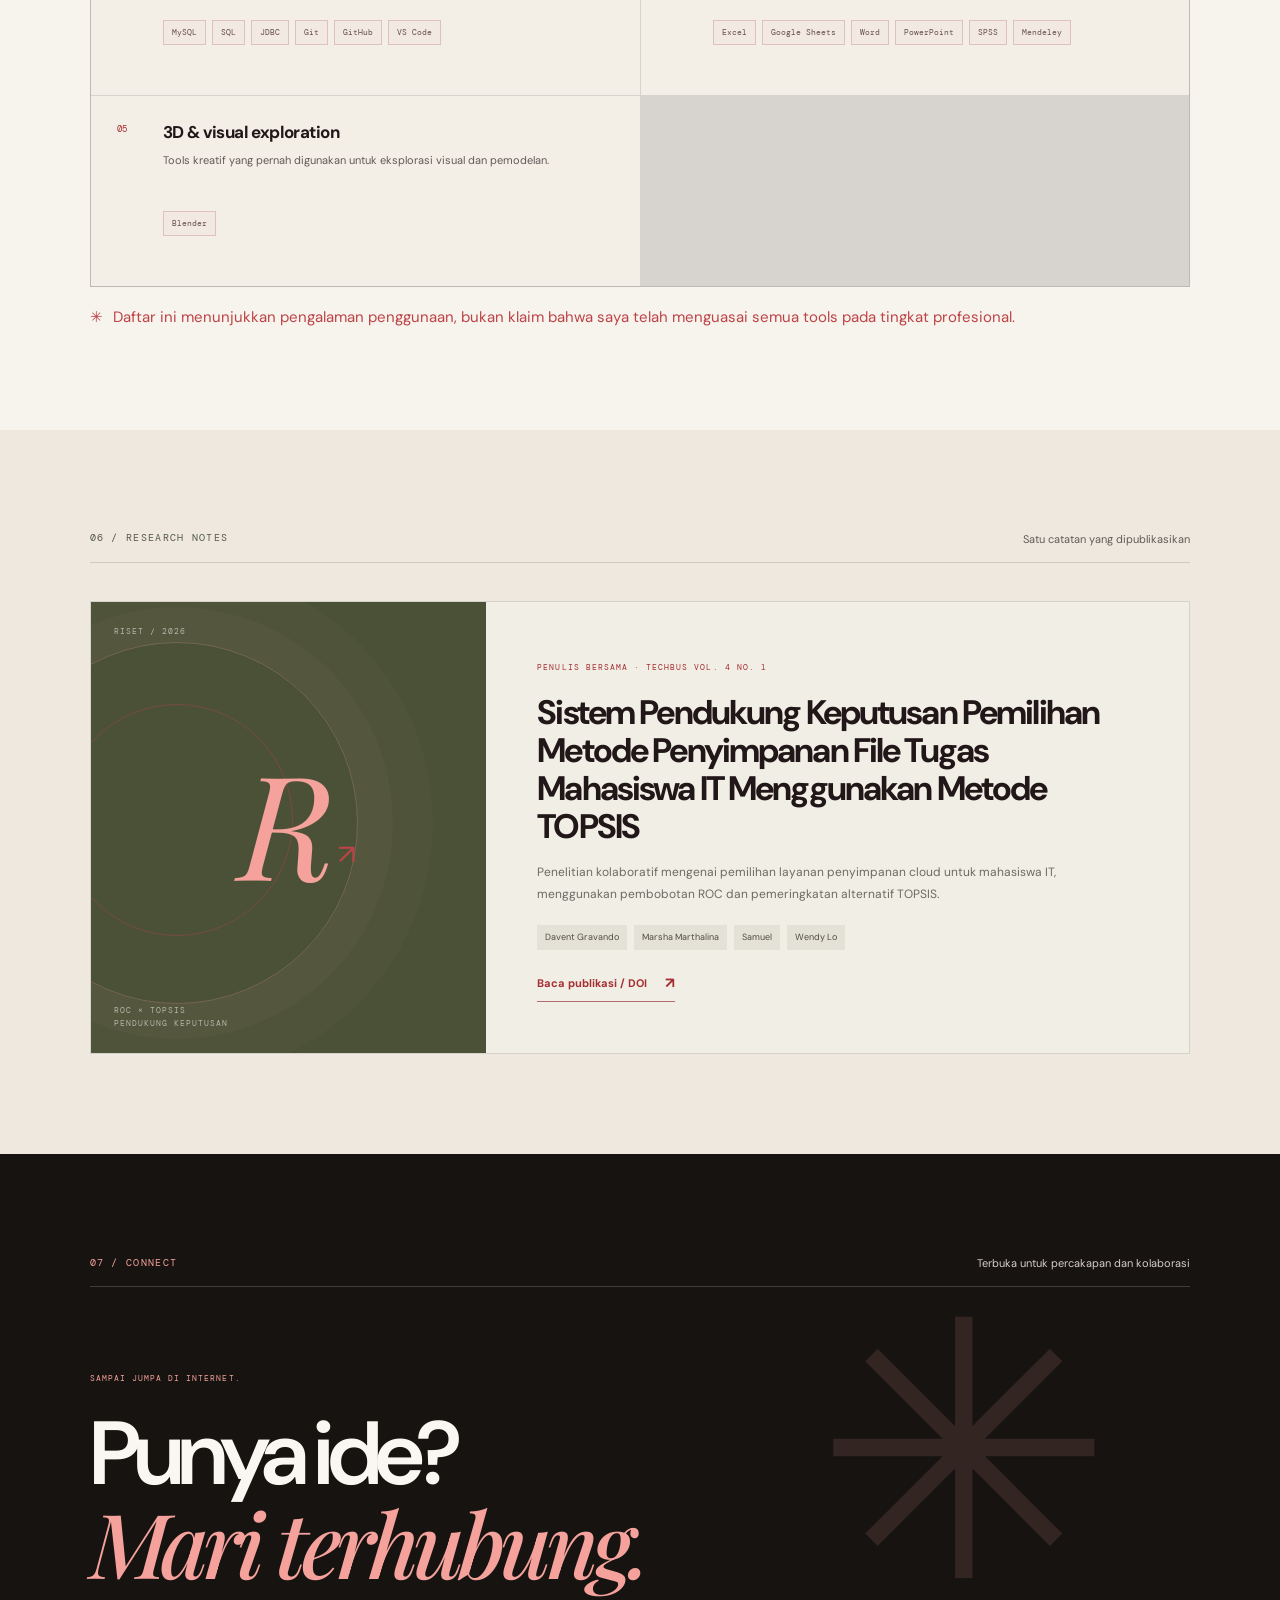
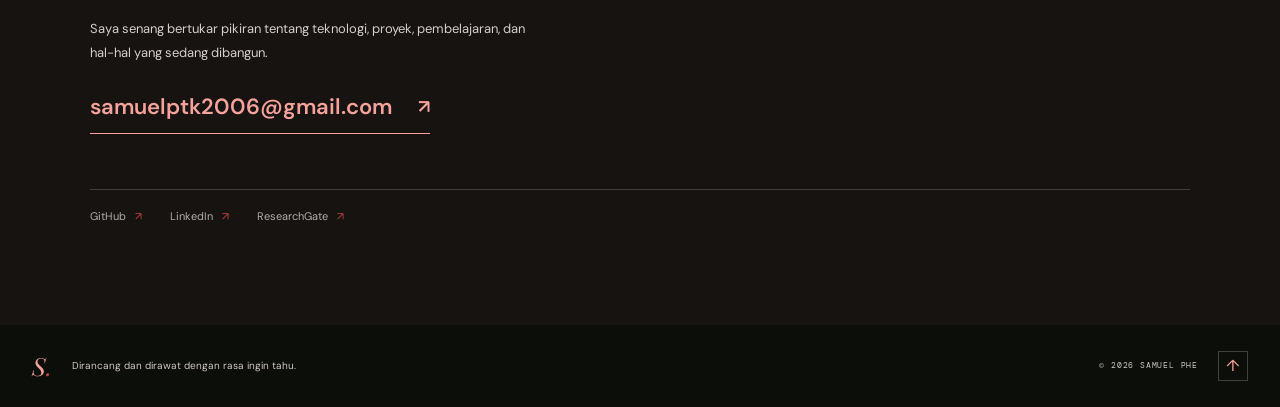
==== commit f743af7f: "Add Neon Arcade to portfolio and system maps" ====
--- a/v2/index.html
+++ b/v2/index.html
@@ -19,8 +19,8 @@
   <link rel="preconnect" href="https://fonts.googleapis.com">
   <link rel="preconnect" href="https://fonts.gstatic.com" crossorigin>
   <link href="https://fonts.googleapis.com/css2?family=DM+Mono:wght@400;500&family=DM+Sans:wght@400;500;600;700&family=Playfair+Display:ital,wght@0,500;0,600;1,500;1,600&display=swap" rel="stylesheet">
-  <link rel="stylesheet" href="styles.css?v=20261128-nav-active-1">
-  <script src="script.js?v=20261128-nav-active-1" defer></script>
+  <link rel="stylesheet" href="styles.css?v=20261128-neon-arcade-1">
+  <script src="script.js?v=20261128-neon-arcade-1" defer></script>
 </head>
 <body>
   <a class="skip-link" href="#main" data-i18n="skipNav">Lewati navigasi</a>
@@ -119,7 +119,7 @@
 
       <div class="project-toolbar">
         <div class="filter-list" role="group" aria-label="Filter proyek" data-i18n-aria="projectFilters">
-          <button class="filter-button is-active" type="button" data-filter="all" aria-pressed="true" data-i18n-html="filterAll">Semua <span>07</span></button>
+          <button class="filter-button is-active" type="button" data-filter="all" aria-pressed="true" data-i18n-html="filterAll">Semua <span>08</span></button>
           <button class="filter-button" type="button" data-filter="web" aria-pressed="false" data-i18n="filterWeb">Web</button>
           <button class="filter-button" type="button" data-filter="desktop" aria-pressed="false" data-i18n="filterDesktop">Desktop</button>
           <button class="filter-button" type="button" data-filter="research" aria-pressed="false" data-i18n="filterResearch">Riset</button>
@@ -180,9 +180,37 @@
           </div>
         </article>
 
+
+        <article class="project-card project-featured reveal" data-category="web">
+          <div class="project-visual visual-neon" aria-hidden="true">
+            <div class="visual-label">03 / BROWSER ARCADE · GAME DEVELOPMENT</div>
+            <div class="arcade-machine">
+              <div class="arcade-machine-top"><span>NEON ARCADE</span><b>PLAYER 01</b></div>
+              <div class="arcade-machine-screen">
+                <span class="arcade-kicker">INSERT COIN · START PLAYING</span>
+                <strong>PLAY<br><em>BEYOND.</em></strong>
+                <div class="arcade-game-pills"><i>RUNNER</i><i>MEMORY</i><i>REFLEX</i></div>
+              </div>
+              <div class="arcade-machine-foot"><span>3 MINI-GAMES</span><b>PRESS PLAY ↗</b></div>
+            </div>
+            <div class="arcade-orbit" aria-hidden="true"></div>
+          </div>
+          <div class="project-details">
+            <div class="project-meta"><span>PERSONAL PROJECT / GAME DEVELOPMENT</span><span class="status status-live"><i></i> LIVE DEMO</span></div>
+            <h3>Neon Arcade</h3>
+            <p data-i18n="projectNeon">Arcade browser berisi tiga mini-game: endless runner, memory puzzle, dan reaction test. Dilengkapi skor personal, pencapaian, audio sintetis, serta dukungan offline melalui PWA.</p>
+            <div class="tech-list"><span>HTML</span><span>CSS</span><span>JavaScript</span><span>PWA</span></div>
+            <div class="project-links">
+              <a class="project-link" href="https://samuelphe.github.io/neon-arcade/" target="_blank" rel="noopener noreferrer" data-i18n-html="liveDemo">Mainkan demo <span>↗</span></a>
+              <a class="project-link" href="https://github.com/SamuelPhe/neon-arcade" target="_blank" rel="noopener noreferrer" data-i18n-html="viewRepository">Lihat repository <span>↗</span></a>
+            </div>
+            <button class="project-explore" type="button" data-project-open="neon-arcade" aria-label="Buka detail Neon Arcade" data-i18n-html="openProjectText" data-i18n-aria="openProject">Buka catatan proyek <span>↗</span></button>
+          </div>
+        </article>
+
         <article class="project-card reveal" data-category="desktop">
           <div class="project-visual visual-krs" aria-hidden="true">
-            <div class="visual-label">03 / ACADEMIC SYSTEM</div>
+            <div class="visual-label">04 / ACADEMIC SYSTEM</div>
             <div class="academic-window">
               <div class="academic-sidebar"><b>KRS<span>.</span></b><i></i><i></i><i></i><i></i></div>
               <div class="academic-main">
@@ -205,7 +233,7 @@
 
         <article class="project-card reveal" data-category="desktop">
           <div class="project-visual visual-ventra" aria-hidden="true">
-            <div class="visual-label">04 / INVENTORY MANAGEMENT · SAMPLE UI</div>
+            <div class="visual-label">05 / INVENTORY MANAGEMENT · SAMPLE UI</div>
             <div class="inventory-board">
               <div class="inventory-head"><span>VENTRA / STOCKROOM</span><b>▦</b></div>
               <div class="inventory-total"><small>ILLUSTRATIVE COUNT</small><strong>1,248</strong><span>FICTIONAL SAMPLE DATA</span></div>
@@ -225,7 +253,7 @@
 
         <article class="project-card reveal" data-category="web">
           <div class="project-visual visual-edusched" aria-hidden="true">
-            <div class="visual-label">05 / SCHEDULING WEB APP · SAMPLE UI</div>
+            <div class="visual-label">06 / SCHEDULING WEB APP · SAMPLE UI</div>
             <div class="calendar-board">
               <div class="calendar-title"><span>EXAM SCHEDULE</span><b>DEMO VIEW</b></div>
               <div class="calendar-grid"><i>MON</i><i>TUE</i><i>WED</i><i>THU</i><i>FRI</i><i>12</i><i>13</i><i>14</i><i>15</i><i>16</i><i>19</i><i>20</i><i>21</i><i>22</i><i>23</i><i>26</i><i>27</i><i>28</i><i>29</i><i>30</i></div>
@@ -244,7 +272,7 @@
 
         <article class="project-card reveal" data-category="web">
           <div class="project-visual visual-pos" aria-hidden="true">
-            <div class="visual-label">06 / POINT OF SALE · SAMPLE UI</div>
+            <div class="visual-label">07 / POINT OF SALE · SAMPLE UI</div>
             <div class="pos-window">
               <div class="pos-head"><span>COUNTER / CHECKOUT</span><b>● UI MOCKUP</b></div>
               <div class="pos-item"><i>01</i><span>Product A</span><b>Rp 35.000</b></div>
@@ -266,7 +294,7 @@
 
         <article class="project-card reveal" data-category="research">
           <div class="project-visual visual-research-card" aria-hidden="true">
-            <div class="visual-label">07 / DECISION SUPPORT RESEARCH</div>
+            <div class="visual-label">08 / DECISION SUPPORT RESEARCH</div>
             <div class="research-preview">
               <span class="preview-kicker">TECHBUS / 2026</span>
               <div class="preview-equation"><span>ROC</span><i>×</i><span>TOPSIS</span></div>
@@ -306,6 +334,7 @@
           <button class="flow-project is-active" type="button" data-flow-project="krs" aria-pressed="true"><span>01</span><b data-i18n="flowKrs">KRS Academic System</b><small>DESKTOP / ACADEMIC</small></button>
           <button class="flow-project" type="button" data-flow-project="ventra" aria-pressed="false"><span>02</span><b data-i18n="flowVentra">Ventra Inventory</b><small>DESKTOP / INVENTORY</small></button>
           <button class="flow-project" type="button" data-flow-project="buktiscope" aria-pressed="false"><span>03</span><b data-i18n="flowBukti">BuktiScope</b><small>R&amp;D / IMAGE REVIEW</small></button>
+          <button class="flow-project" type="button" data-flow-project="neon-arcade" aria-pressed="false"><span>04</span><b data-i18n="flowNeon">Neon Arcade</b><small>WEB / GAME SYSTEM</small></button>
         </div>
         <div class="flow-workspace">
           <div class="flow-workspace-top"><span id="flow-project-label">KRS / ACADEMIC WORKFLOW</span><span data-i18n="interactiveMap">INTERACTIVE MAP ↗</span></div>
